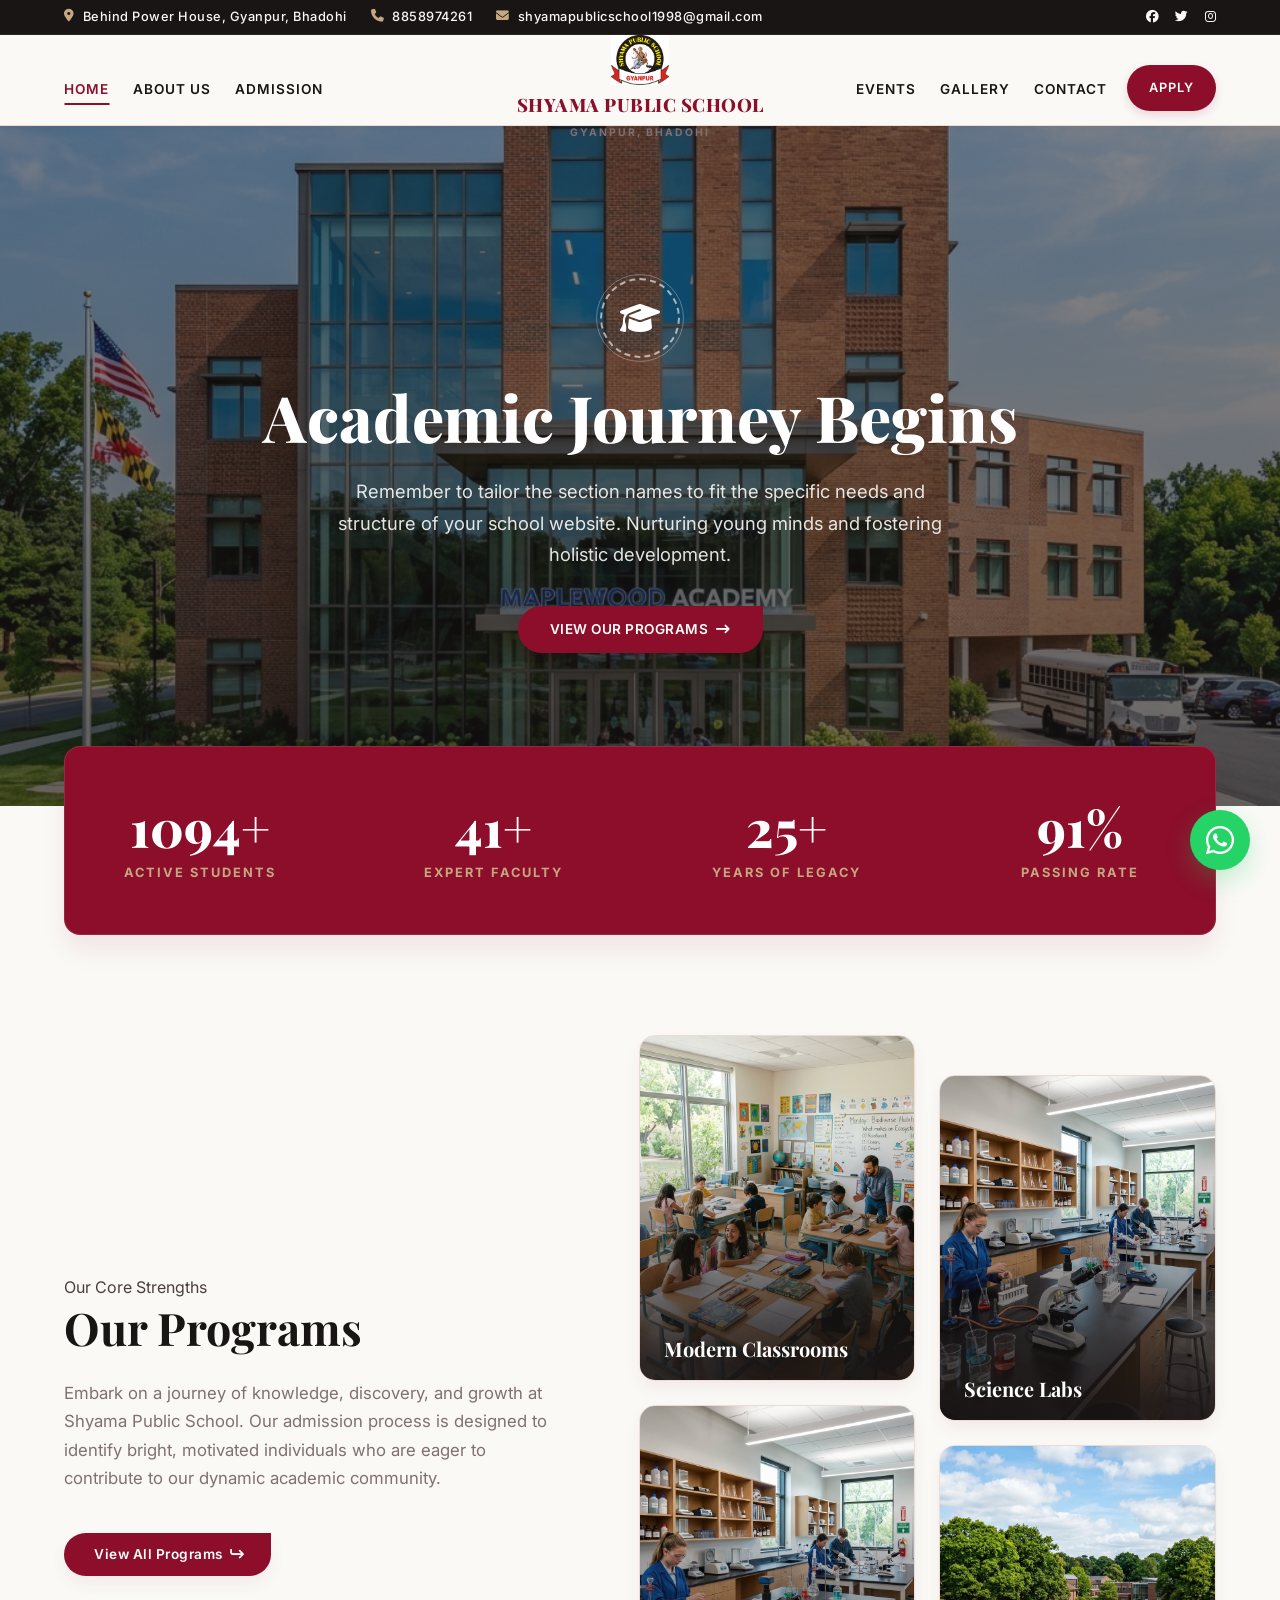
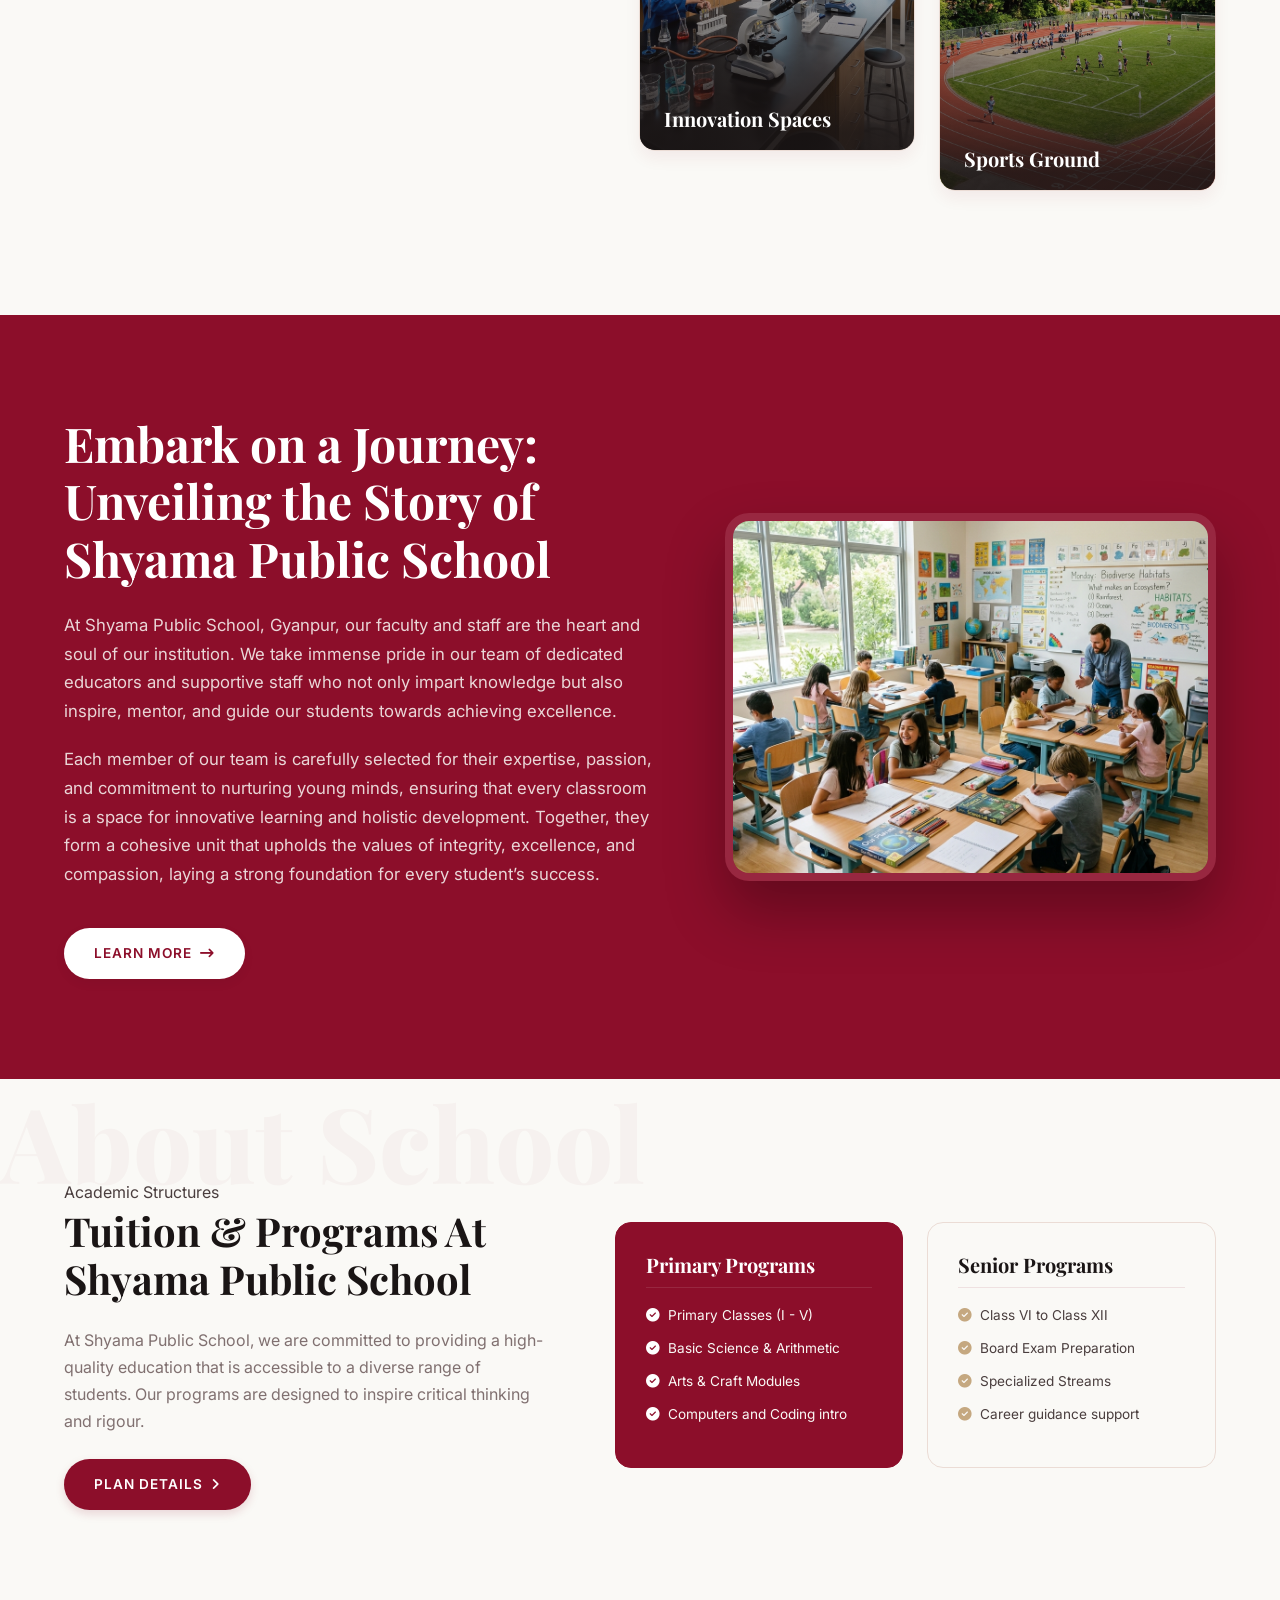
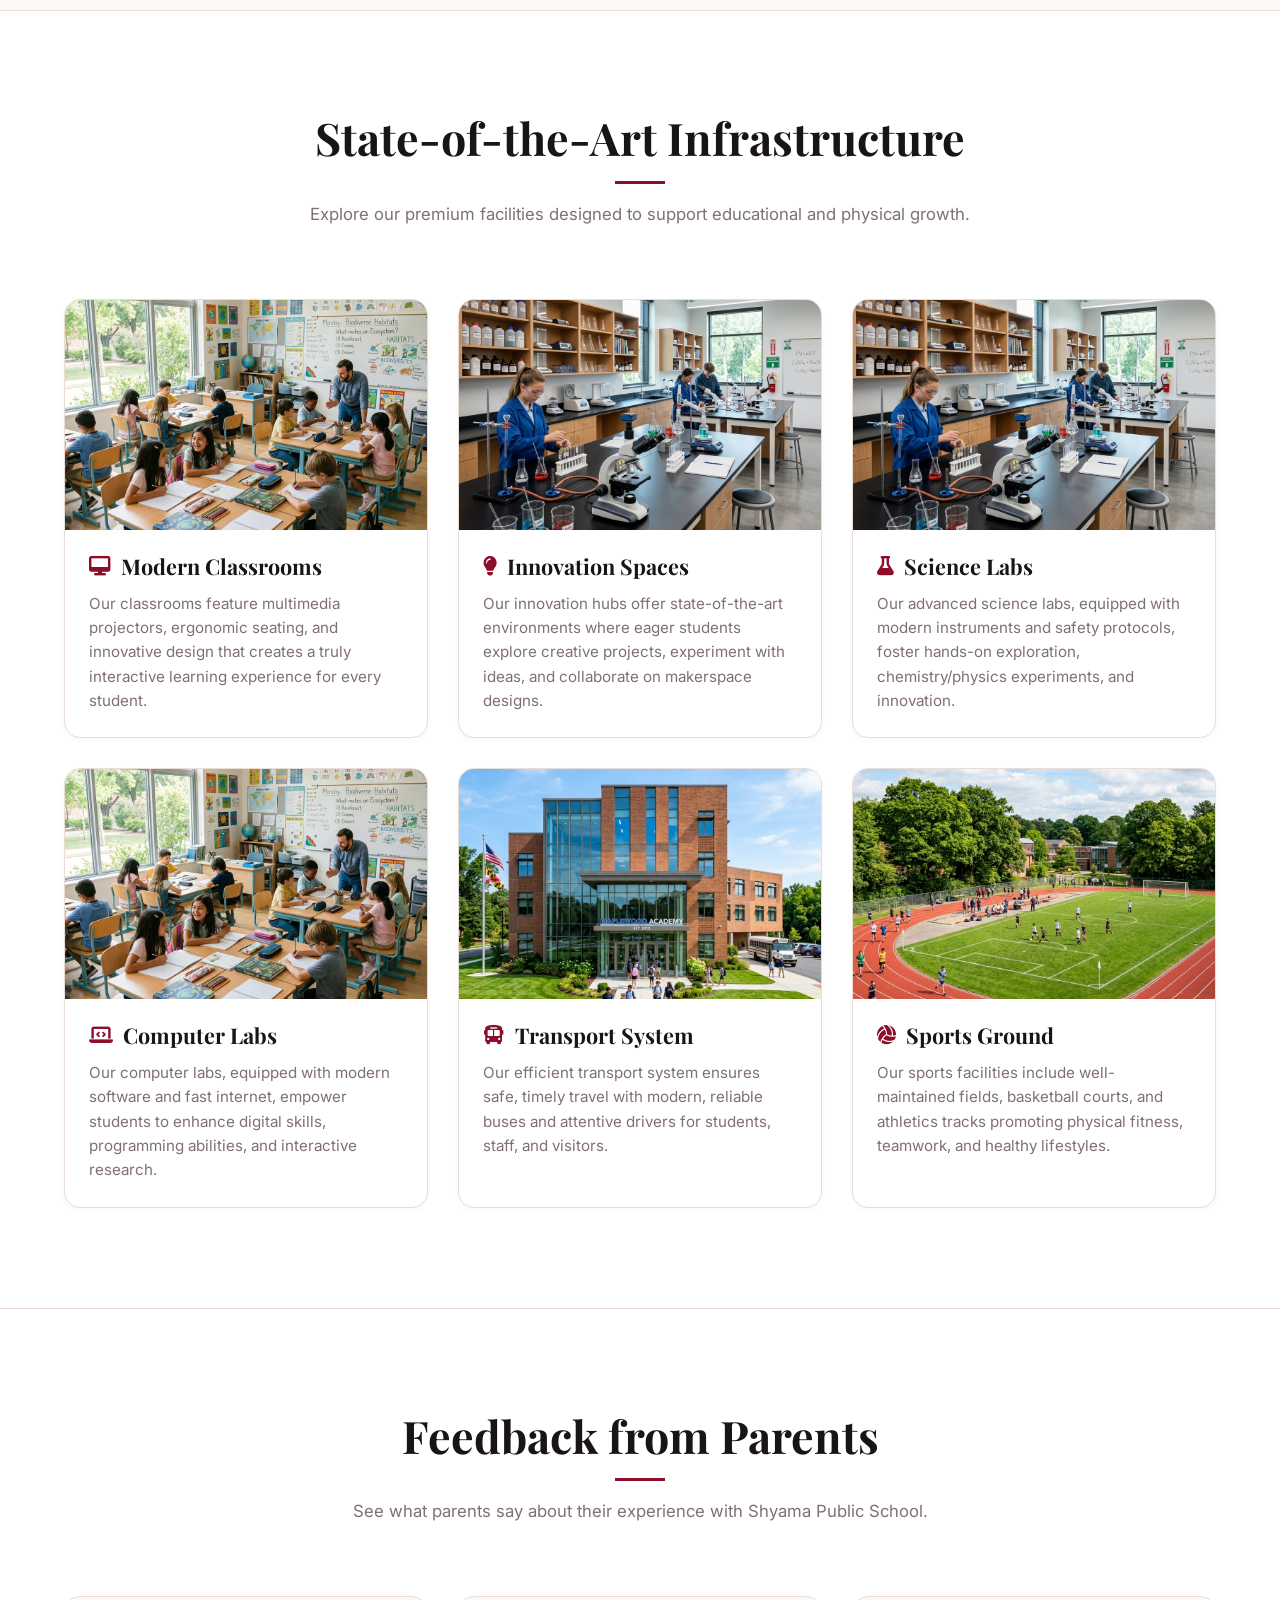
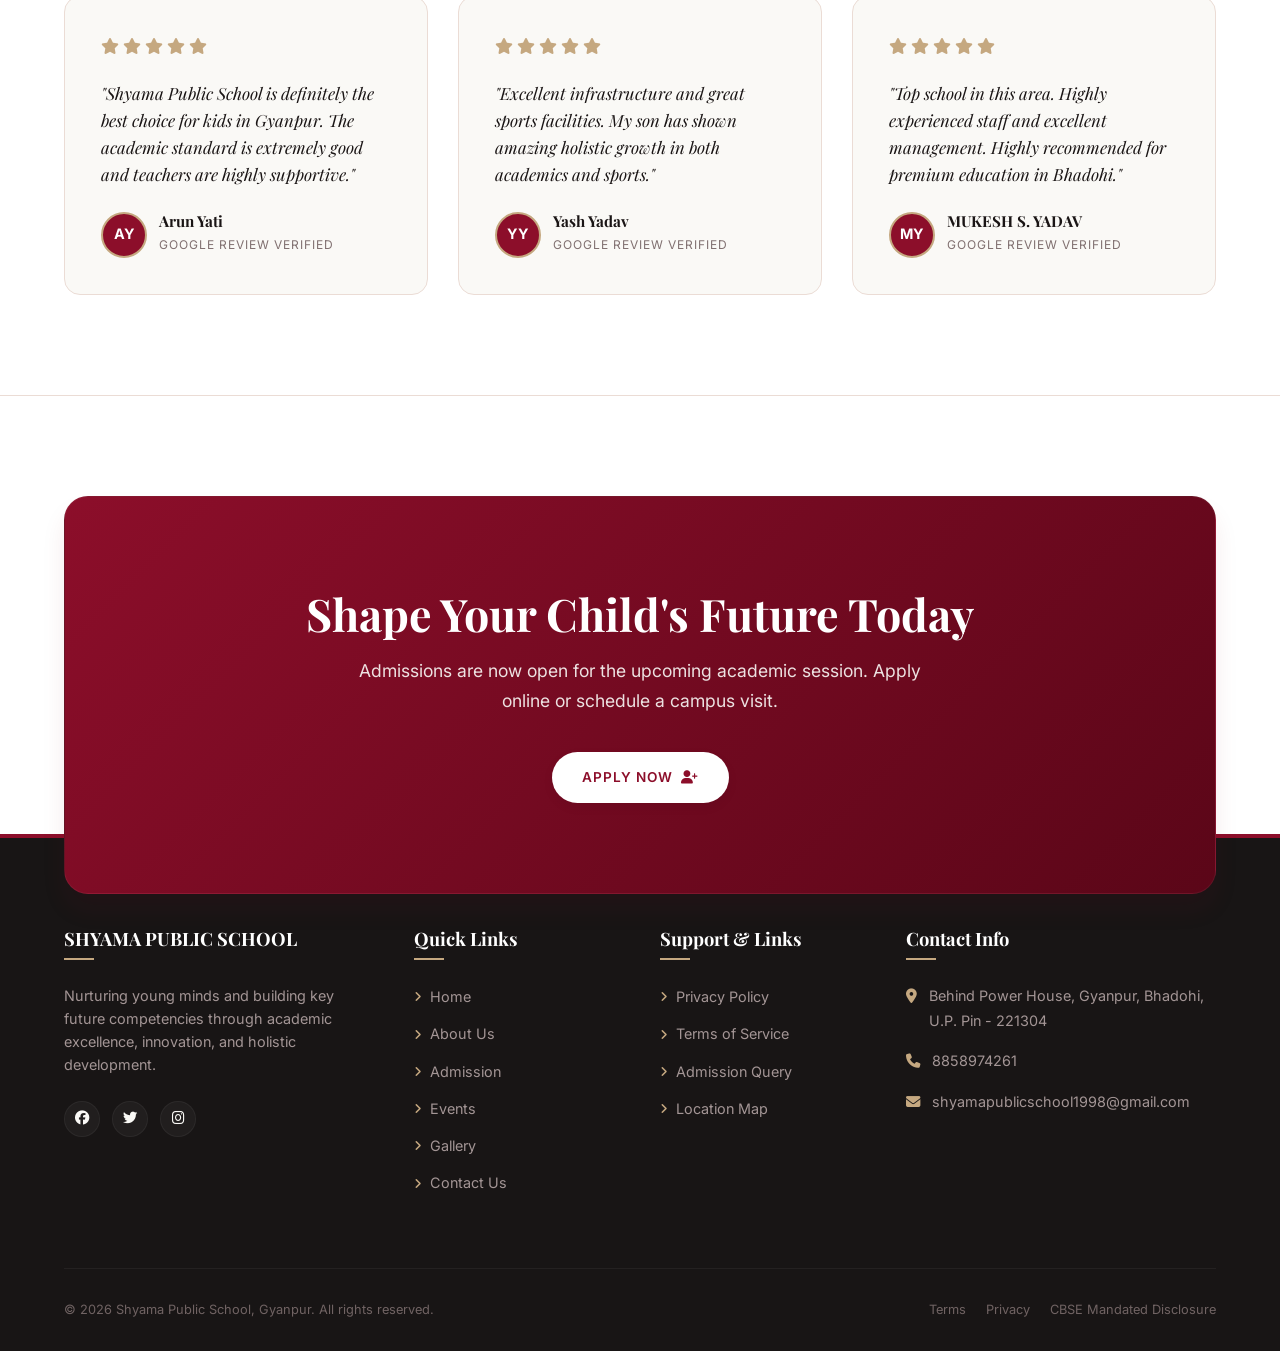
==== index.html @ bf96e0e5 "Initial commit - Shyama Public School Website with Crimson Theme" ====
<!DOCTYPE html>
<html lang="en">
<head>
  <meta charset="UTF-8">
  <meta name="viewport" content="width=device-width, initial-scale=1.0">
  <title>Shyama Public School, Gyanpur | Premier CBSE School in Bhadohi</title>
  <meta name="description" content="Welcome to Shyama Public School, Gyanpur, Bhadohi. A premier CBSE institution dedicated to academic excellence, experienced faculty, and holistic development. Apply online today.">
  <link rel="stylesheet" href="style.css">
  <link rel="stylesheet" href="https://cdnjs.cloudflare.com/ajax/libs/font-awesome/6.4.0/css/all.min.css">
</head>
<body>

  <!-- Top Info Strip -->
  <div class="top-bar">
    <div class="container">
      <div class="top-bar-info">
        <span><i class="fa-solid fa-location-dot"></i> Behind Power House, Gyanpur, Bhadohi</span>
        <span><i class="fa-solid fa-phone"></i> <a href="tel:8858974261">8858974261</a></span>
        <span><i class="fa-solid fa-envelope"></i> <a href="mailto:shyamapublicschool1998@gmail.com">shyamapublicschool1998@gmail.com</a></span>
      </div>
      <div class="top-bar-socials">
        <a href="https://www.facebook.com/profile.php?id=61572774916965" target="_blank"><i class="fa-brands fa-facebook"></i></a>
        <a href="#"><i class="fa-brands fa-twitter"></i></a>
        <a href="https://www.instagram.com/shyamapublicschool25/" target="_blank"><i class="fa-brands fa-instagram"></i></a>
      </div>
    </div>
  </div>

  <!-- Header Navigation -->
  <header>
    <div class="container">
      <div class="nav-container">
        
        <!-- Navigation Left links (Desktop layout) -->
        <ul class="nav-menu-left">
          <li><a href="index.html" class="nav-link active">Home</a></li>
          <li><a href="about.html" class="nav-link">About Us</a></li>
          <li><a href="admission.html" class="nav-link">Admission</a></li>
          <!-- Mobile Drawer consolidated links -->
          <li class="mobile-only"><a href="events.html" class="nav-link">Events</a></li>
          <li class="mobile-only"><a href="gallery.html" class="nav-link">Gallery</a></li>
          <li class="mobile-only"><a href="contact.html" class="nav-link">Contact Us</a></li>
          <li class="mobile-only" style="margin-top: 15px;"><a href="admission.html" class="btn btn-primary" style="width: 100%;">Apply Online</a></li>
        </ul>
        
        <!-- Center Logo Panel -->
        <a href="index.html" class="logo-center">
          <img src="assets/logo.png" alt="Shyama Public School Logo">
          <span class="logo-center-title">SHYAMA PUBLIC SCHOOL</span>
          <span class="logo-center-subtitle">Gyanpur, Bhadohi</span>
        </a>
        
        <!-- Navigation Right utility/links (Desktop layout) -->
        <div class="nav-utils-right">
          <ul class="nav-menu-left">
            <li><a href="events.html" class="nav-link">Events</a></li>
            <li><a href="gallery.html" class="nav-link">Gallery</a></li>
            <li><a href="contact.html" class="nav-link">Contact</a></li>
          </ul>
          <a href="admission.html" class="btn btn-primary" style="padding: 10px 20px; font-size: 0.8rem;">Apply</a>
        </div>
        
        <button class="mobile-menu-toggle" aria-label="Toggle menu">
          <span></span>
          <span></span>
          <span></span>
        </button>
      </div>
    </div>
  </header>

  <!-- Hero Section -->
  <section class="hero">
    <div class="container">
      <div class="hero-content">
        <!-- Floating crest outline icon overlay -->
        <div class="hero-crest">
          <i class="fa-solid fa-graduation-cap"></i>
        </div>
        <h1>Academic Journey Begins</h1>
        <p>Remember to tailor the section names to fit the specific needs and structure of your school website. Nurturing young minds and fostering holistic development.</p>
        <div class="hero-buttons">
          <a href="admission.html" class="btn btn-slanted-pill">View Our Programs <i class="fa-solid fa-arrow-right-long"></i></a>
        </div>
      </div>
    </div>
  </section>

  <!-- Key Metrics / Stats Section -->
  <div class="container">
    <div class="stats">
      <div class="stats-grid">
        <div class="stat-card">
          <h3 class="stat-count" data-target="1200" data-suffix="+">0+</h3>
          <p>Active Students</p>
        </div>
        <div class="stat-card">
          <h3 class="stat-count" data-target="45" data-suffix="+">0+</h3>
          <p>Expert Faculty</p>
        </div>
        <div class="stat-card">
          <h3 class="stat-count" data-target="28" data-suffix="+">0+</h3>
          <p>Years of Legacy</p>
        </div>
        <div class="stat-card">
          <h3 class="stat-count" data-target="100" data-suffix="%">0%</h3>
          <p>Passing Rate</p>
        </div>
      </div>
    </div>
  </div>

  <!-- Asymmetrical Focus Grid ("Our Programs") -->
  <section>
    <div class="container">
      <div class="asym-grid-container">
        
        <!-- Left details -->
        <div class="asym-grid-left">
          <span class="hero-tagline">Our Core Strengths</span>
          <h2 style="font-size: 2.8rem; margin-bottom: 24px;">Our Programs</h2>
          <p style="margin-bottom: 30px; font-size: 1.05rem; color: var(--text-light);">Embark on a journey of knowledge, discovery, and growth at Shyama Public School. Our admission process is designed to identify bright, motivated individuals who are eager to contribute to our dynamic academic community.</p>
          
          <!-- Slanted pill link button with custom curved arrow icon mockup -->
          <a href="about.html" class="btn-slanted-pill" style="margin-top: 10px;">
            View All Programs <i class="fa-solid fa-arrow-turn-up" style="transform: rotate(90deg);"></i>
          </a>
        </div>
        
        <!-- Right staggered card grid -->
        <div class="asym-grid-right">
          <div class="asym-card-col">
            <div class="asym-card">
              <img src="assets/gallery/classroom.png" alt="Classrooms">
              <div class="asym-card-overlay">
                <h3>Modern Classrooms</h3>
              </div>
            </div>
            <div class="asym-card">
              <img src="assets/gallery/science_lab.png" alt="Innovation Hub">
              <div class="asym-card-overlay">
                <h3>Innovation Spaces</h3>
              </div>
            </div>
          </div>
          
          <div class="asym-card-col">
            <div class="asym-card">
              <img src="assets/gallery/science_lab.png" alt="Science Laboratory">
              <div class="asym-card-overlay">
                <h3>Science Labs</h3>
              </div>
            </div>
            <div class="asym-card">
              <img src="assets/gallery/sports_ground.png" alt="Sports Grounds">
              <div class="asym-card-overlay">
                <h3>Sports Ground</h3>
              </div>
            </div>
          </div>
        </div>
        
      </div>
    </div>
  </section>

  <!-- Crimson Story Full Width Block ("Embark on a Journey") -->
  <section class="story-section">
    <div class="container">
      <div class="story-grid">
        <div class="story-content">
          <h2>Embark on a Journey: Unveiling the Story of Shyama Public School</h2>
          <p>At Shyama Public School, Gyanpur, our faculty and staff are the heart and soul of our institution. We take immense pride in our team of dedicated educators and supportive staff who not only impart knowledge but also inspire, mentor, and guide our students towards achieving excellence.</p>
          <p>Each member of our team is carefully selected for their expertise, passion, and commitment to nurturing young minds, ensuring that every classroom is a space for innovative learning and holistic development. Together, they form a cohesive unit that upholds the values of integrity, excellence, and compassion, laying a strong foundation for every student’s success.</p>
          <a href="about.html" class="btn btn-white" style="margin-top: 20px;">Learn More <i class="fa-solid fa-arrow-right-long"></i></a>
        </div>
        
        <!-- Overlapping container image -->
        <div class="story-img-container">
          <div class="story-overlapping-card">
            <img src="assets/gallery/classroom.png" alt="School library book stacks representing rich curriculum">
          </div>
        </div>
      </div>
    </div>
  </section>

  <!-- Split Programs Section (Academics lists with backdrop text watermark) -->
  <section class="backdrop-watermark-container">
    <!-- Huge backdrop text overlay -->
    <div class="backdrop-watermark">About School</div>
    
    <div class="container" style="position: relative; z-index: 2;">
      <div class="split-programs-grid">
        
        <div style="padding-right: 20px;">
          <span class="hero-tagline">Academic Structures</span>
          <h2 style="font-size: 2.5rem; margin-bottom: 24px; font-weight: 700;">Tuition & Programs At Shyama Public School</h2>
          <p style="color: var(--text-light); margin-bottom: 24px;">At Shyama Public School, we are committed to providing a high-quality education that is accessible to a diverse range of students. Our programs are designed to inspire critical thinking and rigour.</p>
          <a href="admission.html" class="btn btn-primary">Plan Details <i class="fa-solid fa-angle-right"></i></a>
        </div>
        
        <!-- Program grid blocks -->
        <div class="academics-boxes-row">
          <div class="academics-box-card accent-card">
            <h4>Primary Programs</h4>
            <ul class="academics-list">
              <li><i class="fa-solid fa-circle-check"></i> Primary Classes (I - V)</li>
              <li><i class="fa-solid fa-circle-check"></i> Basic Science & Arithmetic</li>
              <li><i class="fa-solid fa-circle-check"></i> Arts & Craft Modules</li>
              <li><i class="fa-solid fa-circle-check"></i> Computers and Coding intro</li>
            </ul>
          </div>
          
          <div class="academics-box-card">
            <h4>Senior Programs</h4>
            <ul class="academics-list">
              <li><i class="fa-solid fa-circle-check"></i> Class VI to Class XII</li>
              <li><i class="fa-solid fa-circle-check"></i> Board Exam Preparation</li>
              <li><i class="fa-solid fa-circle-check"></i> Specialized Streams</li>
              <li><i class="fa-solid fa-circle-check"></i> Career guidance support</li>
            </ul>
          </div>
        </div>
        
      </div>
    </div>
  </section>

  <!-- Facilities Grid Section -->
  <section class="section-bg">
    <div class="container">
      <div class="section-header">
        <h2>State-of-the-Art Infrastructure</h2>
        <p>Explore our premium facilities designed to support educational and physical growth.</p>
      </div>
      <div class="facilities-grid">
        <div class="facility-card">
          <div class="facility-img">
            <img src="assets/gallery/classroom.png" alt="Modern Classroom">
          </div>
          <div class="facility-info">
            <h3><i class="fa-solid fa-desktop"></i> Modern Classrooms</h3>
            <p>Our classrooms feature multimedia projectors, ergonomic seating, and innovative design that creates a truly interactive learning experience for every student.</p>
          </div>
        </div>
        <div class="facility-card">
          <div class="facility-img">
            <img src="assets/gallery/science_lab.png" alt="Innovation Spaces">
          </div>
          <div class="facility-info">
            <h3><i class="fa-solid fa-lightbulb"></i> Innovation Spaces</h3>
            <p>Our innovation hubs offer state-of-the-art environments where eager students explore creative projects, experiment with ideas, and collaborate on makerspace designs.</p>
          </div>
        </div>
        <div class="facility-card">
          <div class="facility-img">
            <img src="assets/gallery/science_lab.png" alt="Science Lab">
          </div>
          <div class="facility-info">
            <h3><i class="fa-solid fa-flask"></i> Science Labs</h3>
            <p>Our advanced science labs, equipped with modern instruments and safety protocols, foster hands-on exploration, chemistry/physics experiments, and innovation.</p>
          </div>
        </div>
        <div class="facility-card">
          <div class="facility-img">
            <img src="assets/gallery/classroom.png" alt="Computer Lab">
          </div>
          <div class="facility-info">
            <h3><i class="fa-solid fa-laptop-code"></i> Computer Labs</h3>
            <p>Our computer labs, equipped with modern software and fast internet, empower students to enhance digital skills, programming abilities, and interactive research.</p>
          </div>
        </div>
        <div class="facility-card">
          <div class="facility-img">
            <img src="assets/gallery/campus.png" alt="School Transport">
          </div>
          <div class="facility-info">
            <h3><i class="fa-solid fa-bus"></i> Transport System</h3>
            <p>Our efficient transport system ensures safe, timely travel with modern, reliable buses and attentive drivers for students, staff, and visitors.</p>
          </div>
        </div>
        <div class="facility-card">
          <div class="facility-img">
            <img src="assets/gallery/sports_ground.png" alt="Sports Ground">
          </div>
          <div class="facility-info">
            <h3><i class="fa-solid fa-volleyball"></i> Sports Ground</h3>
            <p>Our sports facilities include well-maintained fields, basketball courts, and athletics tracks promoting physical fitness, teamwork, and healthy lifestyles.</p>
          </div>
        </div>
      </div>
    </div>
  </section>

  <!-- Testimonials Section -->
  <section class="section-accent">
    <div class="container">
      <div class="section-header">
        <h2>Feedback from Parents</h2>
        <p>See what parents say about their experience with Shyama Public School.</p>
      </div>
      <div class="testimonials-grid">
        <div class="testimonial-card">
          <div>
            <div class="testimonial-rating">
              <i class="fa-solid fa-star"></i>
              <i class="fa-solid fa-star"></i>
              <i class="fa-solid fa-star"></i>
              <i class="fa-solid fa-star"></i>
              <i class="fa-solid fa-star"></i>
            </div>
            <p class="testimonial-text">"Shyama Public School is definitely the best choice for kids in Gyanpur. The academic standard is extremely good and teachers are highly supportive."</p>
          </div>
          <div class="testimonial-author">
            <div class="author-avatar">AY</div>
            <div class="author-info">
              <h4>Arun Yati</h4>
              <span>Google Review verified</span>
            </div>
          </div>
        </div>
        
        <div class="testimonial-card">
          <div>
            <div class="testimonial-rating">
              <i class="fa-solid fa-star"></i>
              <i class="fa-solid fa-star"></i>
              <i class="fa-solid fa-star"></i>
              <i class="fa-solid fa-star"></i>
              <i class="fa-solid fa-star"></i>
            </div>
            <p class="testimonial-text">"Excellent infrastructure and great sports facilities. My son has shown amazing holistic growth in both academics and sports."</p>
          </div>
          <div class="testimonial-author">
            <div class="author-avatar">YY</div>
            <div class="author-info">
              <h4>Yash Yadav</h4>
              <span>Google Review verified</span>
            </div>
          </div>
        </div>
        
        <div class="testimonial-card">
          <div>
            <div class="testimonial-rating">
              <i class="fa-solid fa-star"></i>
              <i class="fa-solid fa-star"></i>
              <i class="fa-solid fa-star"></i>
              <i class="fa-solid fa-star"></i>
              <i class="fa-solid fa-star"></i>
            </div>
            <p class="testimonial-text">"Top school in this area. Highly experienced staff and excellent management. Highly recommended for premium education in Bhadohi."</p>
          </div>
          <div class="testimonial-author">
            <div class="author-avatar">MY</div>
            <div class="author-info">
              <h4>MUKESH S. YADAV</h4>
              <span>Google Review verified</span>
            </div>
          </div>
        </div>
      </div>
    </div>
  </section>

  <!-- CTA Banner Section -->
  <section class="section-bg" style="border-bottom: none; padding-bottom: 0;">
    <div class="container">
      <div class="cta-banner">
        <h2>Shape Your Child's Future Today</h2>
        <p>Admissions are now open for the upcoming academic session. Apply online or schedule a campus visit.</p>
        <a href="admission.html" class="btn btn-white">Apply Now <i class="fa-solid fa-user-plus"></i></a>
      </div>
    </div>
  </section>

  <!-- Footer -->
  <footer>
    <div class="container">
      <div class="footer-grid">
        <div class="footer-col footer-about">
          <h4>SHYAMA PUBLIC SCHOOL</h4>
          <p>Nurturing young minds and building key future competencies through academic excellence, innovation, and holistic development.</p>
          <div class="footer-about-socials">
            <a href="https://www.facebook.com/profile.php?id=61572774916965" target="_blank"><i class="fa-brands fa-facebook"></i></a>
            <a href="#"><i class="fa-brands fa-twitter"></i></a>
            <a href="https://www.instagram.com/shyamapublicschool25/" target="_blank"><i class="fa-brands fa-instagram"></i></a>
          </div>
        </div>
        
        <div class="footer-col">
          <h4>Quick Links</h4>
          <ul class="footer-links">
            <li><a href="index.html"><i class="fa-solid fa-angle-right"></i> Home</a></li>
            <li><a href="about.html"><i class="fa-solid fa-angle-right"></i> About Us</a></li>
            <li><a href="admission.html"><i class="fa-solid fa-angle-right"></i> Admission</a></li>
            <li><a href="events.html"><i class="fa-solid fa-angle-right"></i> Events</a></li>
            <li><a href="gallery.html"><i class="fa-solid fa-angle-right"></i> Gallery</a></li>
            <li><a href="contact.html"><i class="fa-solid fa-angle-right"></i> Contact Us</a></li>
          </ul>
        </div>
        
        <div class="footer-col">
          <h4>Support & Links</h4>
          <ul class="footer-links">
            <li><a href="#"><i class="fa-solid fa-angle-right"></i> Privacy Policy</a></li>
            <li><a href="#"><i class="fa-solid fa-angle-right"></i> Terms of Service</a></li>
            <li><a href="admission.html"><i class="fa-solid fa-angle-right"></i> Admission Query</a></li>
            <li><a href="contact.html"><i class="fa-solid fa-angle-right"></i> Location Map</a></li>
          </ul>
        </div>
        
        <div class="footer-col">
          <h4>Contact Info</h4>
          <ul class="footer-contact-info">
            <li>
              <i class="fa-solid fa-location-dot"></i>
              <span>Behind Power House, Gyanpur, Bhadohi, U.P. Pin - 221304</span>
            </li>
            <li>
              <i class="fa-solid fa-phone"></i>
              <span><a href="tel:8858974261">8858974261</a></span>
            </li>
            <li>
              <i class="fa-solid fa-envelope"></i>
              <span><a href="mailto:shyamapublicschool1998@gmail.com">shyamapublicschool1998@gmail.com</a></span>
            </li>
          </ul>
        </div>
      </div>
      
      <div class="footer-bottom">
        <p>&copy; 2026 Shyama Public School, Gyanpur. All rights reserved.</p>
        <div class="footer-bottom-links">
          <a href="#">Terms</a>
          <a href="#">Privacy</a>
          <a href="#">CBSE Mandated Disclosure</a>
        </div>
      </div>
    </div>
  </footer>

  <!-- Floating WhatsApp Widget -->
  <a href="https://wa.link/9q2kxt" class="whatsapp-widget" target="_blank" aria-label="Chat on WhatsApp">
    <i class="fa-brands fa-whatsapp"></i>
  </a>

  <!-- Script setup -->
  <script src="main.js"></script>
</body>
</html>
---- style.css ----
/* 
 * Shyama Public School - Premium Crimson Revamp Styling
 * Styled to match the classic university aesthetic: Playfair Display serif headings,
 * deep crimson/maroon brand colors, warm cream background, and asymmetrical grids.
 */

@import url('https://fonts.googleapis.com/css2?family=Inter:wght@300;400;500;600;700&family=Playfair+Display:ital,wght@0,400;0,600;0,700;0,800;1,400&display=swap');

:root {
  /* Classic University Colors */
  --primary-color: #8c0e2a;      /* Crimson Maroon */
  --primary-hover: #66061a;      /* Darker Maroon */
  --accent-gold: #c5a880;        /* Muted Gold Accent */
  --accent-gold-hover: #b4936b;
  --bg-cream: #faf9f6;           /* Warm Light Cream */
  --text-dark: #1a1515;          /* Warm Deep Slate */
  --text-body: #4a3e3e;          /* Muted warm grey for reading text */
  --text-light: #807070;         /* Lighter warm grey */
  --bg-white: #ffffff;
  --border-color: #ebdcd5;       /* Warm light border */
  --bg-dark-charcoal: #181515;   /* Very dark slate for footers and blocks */
  
  /* Modern Shadows */
  --shadow-sm: 0 2px 4px rgba(140, 14, 42, 0.04);
  --shadow-md: 0 8px 16px rgba(140, 14, 42, 0.06);
  --shadow-lg: 0 16px 24px rgba(140, 14, 42, 0.08);
  --shadow-premium: 0 25px 50px -12px rgba(26, 21, 21, 0.08);
  
  /* Dimensions & Settings */
  --max-width: 1200px;
  --header-height: 90px;
  --transition-smooth: all 0.4s cubic-bezier(0.25, 1, 0.5, 1);
  --border-radius-sm: 8px;
  --border-radius: 16px;
  --border-radius-lg: 24px;
}

/* Reset & Setup */
* {
  margin: 0;
  padding: 0;
  box-sizing: border-box;
}

html {
  scroll-behavior: smooth;
  font-size: 16px;
}

body {
  font-family: 'Inter', sans-serif;
  color: var(--text-body);
  background-color: var(--bg-cream);
  line-height: 1.7;
  overflow-x: hidden;
}

h1, h2, h3, h4, h5, h6 {
  font-family: 'Playfair Display', serif;
  color: var(--text-dark);
  font-weight: 700;
  line-height: 1.2;
}

a {
  text-decoration: none;
  color: inherit;
  transition: var(--transition-smooth);
}

img {
  max-width: 100%;
  height: auto;
  display: block;
}

/* Top info strip */
.top-bar {
  background-color: var(--text-dark);
  color: var(--bg-cream);
  font-size: 0.8rem;
  padding: 6px 0;
  font-weight: 500;
  letter-spacing: 0.5px;
  border-bottom: 1px solid rgba(235, 220, 213, 0.08);
}

.top-bar .container {
  display: flex;
  justify-content: space-between;
  align-items: center;
}

.top-bar-info {
  display: flex;
  gap: 24px;
  flex-wrap: wrap;
}

.top-bar-info span {
  display: flex;
  align-items: center;
  gap: 8px;
}

.top-bar-info i {
  color: var(--accent-gold);
}

.top-bar-socials {
  display: flex;
  gap: 16px;
}

.top-bar-socials a:hover {
  color: var(--accent-gold);
  transform: translateY(-1px);
}

/* Header Navbar: Logo at Center, Links Left, Icons Right */
header {
  background-color: rgba(250, 249, 246, 0.96);
  backdrop-filter: blur(12px);
  position: sticky;
  top: 0;
  z-index: 100;
  border-bottom: 1px solid var(--border-color);
  box-shadow: var(--shadow-sm);
  transition: var(--transition-smooth);
}

header.scrolled {
  box-shadow: var(--shadow-md);
  background-color: var(--bg-cream);
}

.container {
  width: 100%;
  max-width: var(--max-width);
  margin: 0 auto;
  padding: 0 24px;
}

.nav-container {
  display: grid;
  grid-template-columns: 1fr auto 1fr;
  align-items: center;
  height: var(--header-height);
}

/* Navigation Links (Left side in desktop layout) */
.nav-menu-left {
  display: flex;
  list-style: none;
  gap: 24px;
}

/* Center Logo Panel */
.logo-center {
  display: flex;
  flex-direction: column;
  align-items: center;
  text-align: center;
  gap: 4px;
  padding: 0 20px;
}

.logo-center img {
  height: 50px;
  width: auto;
}

.logo-center-title {
  font-family: 'Playfair Display', serif;
  font-size: 1.15rem;
  font-weight: 800;
  color: var(--primary-color);
  letter-spacing: 0.5px;
}

.logo-center-subtitle {
  font-size: 0.65rem;
  letter-spacing: 2px;
  text-transform: uppercase;
  color: var(--text-light);
  font-weight: 700;
}

/* Header Utilities (Right side) */
.nav-utils-right {
  display: flex;
  align-items: center;
  justify-content: flex-end;
  gap: 20px;
}

.nav-link {
  font-family: 'Inter', sans-serif;
  font-weight: 600;
  font-size: 0.85rem;
  color: var(--text-dark);
  text-transform: uppercase;
  letter-spacing: 1px;
  position: relative;
  padding: 8px 0;
}

.nav-link::after {
  content: '';
  position: absolute;
  bottom: 0;
  left: 50%;
  width: 0;
  height: 2px;
  background-color: var(--primary-color);
  transition: var(--transition-smooth);
  transform: translateX(-50%);
}

.nav-link:hover, .nav-link.active {
  color: var(--primary-color);
}

.nav-link.active::after, .nav-link:hover::after {
  width: 100%;
}

/* Buttons and Links */
.btn {
  display: inline-flex;
  align-items: center;
  justify-content: center;
  padding: 12px 28px;
  border-radius: 30px; /* Fully rounded buttons like mockup */
  font-weight: 600;
  font-size: 0.85rem;
  text-transform: uppercase;
  letter-spacing: 1px;
  cursor: pointer;
  transition: var(--transition-smooth);
  border: 2px solid transparent;
  gap: 8px;
}

.btn-primary {
  background-color: var(--primary-color);
  color: var(--bg-white);
  box-shadow: 0 4px 10px rgba(140, 14, 42, 0.15);
}

.btn-primary:hover {
  background-color: var(--primary-hover);
  transform: translateY(-2px);
  box-shadow: 0 8px 20px rgba(140, 14, 42, 0.25);
}

.btn-outline {
  border-color: var(--primary-color);
  color: var(--primary-color);
  background-color: transparent;
}

.btn-outline:hover {
  background-color: var(--primary-color);
  color: var(--bg-white);
  transform: translateY(-2px);
}

.btn-white {
  background-color: var(--bg-white);
  color: var(--primary-color);
  box-shadow: 0 4px 12px rgba(0,0,0,0.05);
}

.btn-white:hover {
  background-color: var(--bg-cream);
  transform: translateY(-2px);
  box-shadow: 0 8px 20px rgba(0,0,0,0.08);
}

/* Slanted Slanted Pill Style Button (mockup link style) */
.btn-slanted-pill {
  background-color: var(--primary-color);
  color: var(--bg-white);
  padding: 10px 30px;
  border-radius: 50px 0 50px 50px; /* Unique asymmetrical rounded pill style */
  font-weight: 600;
  font-size: 0.85rem;
  letter-spacing: 0.5px;
  display: inline-flex;
  align-items: center;
  gap: 8px;
  box-shadow: var(--shadow-md);
}

.btn-slanted-pill:hover {
  background-color: var(--primary-hover);
  transform: translateY(-2px) rotate(-1deg);
  box-shadow: var(--shadow-lg);
}

/* Mobile Menu Toggle */
.mobile-menu-toggle {
  display: none;
  background: none;
  border: none;
  cursor: pointer;
  padding: 5px;
  z-index: 110;
}

.mobile-menu-toggle span {
  display: block;
  width: 24px;
  height: 2px;
  background-color: var(--text-dark);
  margin: 5px 0;
  transition: var(--transition-smooth);
}

/* Page Banner (Maroon Background Overlay) */
.page-banner {
  background: linear-gradient(rgba(26, 21, 21, 0.4), rgba(26, 21, 21, 0.6)), url('assets/gallery/campus.png') no-repeat center center/cover;
  color: var(--bg-cream);
  padding: 90px 0;
  text-align: center;
  position: relative;
}

.page-banner h1 {
  font-size: 3.2rem;
  font-weight: 800;
  margin-bottom: 12px;
  color: var(--bg-white);
  letter-spacing: -0.5px;
}

.breadcrumbs {
  display: flex;
  justify-content: center;
  gap: 8px;
  font-size: 0.85rem;
  opacity: 0.85;
  text-transform: uppercase;
  letter-spacing: 1px;
}

.breadcrumbs a:hover {
  text-decoration: underline;
  color: var(--accent-gold);
}

/* General Layout Styles */
section {
  padding: 100px 0;
}

.section-bg {
  background-color: var(--bg-white);
  border-top: 1px solid var(--border-color);
  border-bottom: 1px solid var(--border-color);
}

.section-accent {
  background-color: var(--bg-white);
}

.section-header {
  text-align: center;
  max-width: 750px;
  margin: 0 auto 70px auto;
}

.section-header h2 {
  font-size: 2.8rem;
  color: var(--text-dark);
  margin-bottom: 16px;
  font-weight: 700;
  position: relative;
}

.section-header h2::after {
  content: '';
  display: block;
  width: 50px;
  height: 3px;
  background-color: var(--primary-color);
  margin: 16px auto 0 auto;
}

.section-header p {
  font-size: 1.05rem;
  color: var(--text-light);
}

/* Elegant Backdrop Text overlay */
.backdrop-watermark-container {
  position: relative;
  overflow: visible;
}

.backdrop-watermark {
  position: absolute;
  top: 10px;
  left: 0;
  width: 100%;
  font-family: 'Playfair Display', serif;
  font-size: 6.5rem;
  font-weight: 800;
  color: rgba(140, 14, 42, 0.03); /* Extremely faint maroon watermark text */
  text-align: left;
  line-height: 1;
  pointer-events: none;
  z-index: 1;
}

/* Hero Section (University Facade style) */
.hero {
  position: relative;
  padding: 140px 0;
  background: linear-gradient(rgba(26, 21, 21, 0.5), rgba(26, 21, 21, 0.65)), url('assets/gallery/campus.png') no-repeat center center/cover;
  min-height: 680px;
  display: flex;
  align-items: center;
  justify-content: center;
  color: var(--bg-white);
  text-align: center;
}

.hero-content {
  max-width: 800px;
  margin: 0 auto;
  animation: slideUp 0.8s cubic-bezier(0.25, 1, 0.5, 1);
}

.hero-crest {
  width: 80px;
  height: 80px;
  border: 2px dashed rgba(255, 255, 255, 0.6);
  border-radius: 50%;
  display: flex;
  align-items: center;
  justify-content: center;
  margin: 0 auto 24px auto;
  color: var(--bg-white);
  font-size: 2rem;
  position: relative;
}

.hero-crest::after {
  content: '';
  position: absolute;
  top: -6px;
  left: -6px;
  right: -6px;
  bottom: -6px;
  border: 1px solid rgba(255, 255, 255, 0.3);
  border-radius: 50%;
}

.hero h1 {
  font-size: 4rem;
  color: var(--bg-white);
  line-height: 1.1;
  margin-bottom: 24px;
  font-weight: 800;
}

.hero p {
  font-size: 1.15rem;
  color: rgba(250, 249, 246, 0.9);
  margin-bottom: 36px;
  max-width: 650px;
  margin-left: auto;
  margin-right: auto;
}

.hero-buttons {
  display: flex;
  gap: 20px;
  justify-content: center;
  flex-wrap: wrap;
}

/* Stats Section Overlay */
.stats {
  background-color: var(--primary-color);
  color: var(--bg-white);
  padding: 50px 0;
  position: relative;
  margin-top: -60px;
  z-index: 10;
  border-radius: var(--border-radius);
  box-shadow: var(--shadow-lg);
  border: 1px solid rgba(255, 255, 255, 0.1);
}

.stats-grid {
  display: grid;
  grid-template-columns: repeat(4, 1fr);
  gap: 24px;
  text-align: center;
}

.stat-card h3 {
  font-size: 3.2rem;
  font-weight: 800;
  color: var(--bg-white);
  margin-bottom: 4px;
  font-family: 'Playfair Display', serif;
}

.stat-card p {
  font-size: 0.8rem;
  font-weight: 700;
  text-transform: uppercase;
  letter-spacing: 2px;
  color: var(--accent-gold);
}

/* Asymmetrical Focus Cards Grid (Mockup Asymmetry Style) */
.asym-grid-container {
  display: grid;
  grid-template-columns: 1fr 1.1fr;
  gap: 50px;
  align-items: center;
}

.asym-grid-left {
  padding-right: 30px;
}

.asym-grid-right {
  display: grid;
  grid-template-columns: 1fr 1fr;
  gap: 24px;
  position: relative;
}

/* Offset margins to create asymmetrical staggered effect */
.asym-grid-right .asym-card-col:nth-child(2) {
  margin-top: 40px;
}

.asym-card {
  background-color: var(--bg-white);
  border-radius: var(--border-radius);
  overflow: hidden;
  box-shadow: var(--shadow-md);
  border: 1px solid var(--border-color);
  transition: var(--transition-smooth);
  aspect-ratio: 4/5;
  position: relative;
  cursor: pointer;
  margin-bottom: 24px;
}

.asym-card img {
  width: 100%;
  height: 100%;
  object-fit: cover;
  transition: var(--transition-smooth);
}

.asym-card-overlay {
  position: absolute;
  top: 0;
  left: 0;
  width: 100%;
  height: 100%;
  background: linear-gradient(transparent 30%, rgba(26, 21, 21, 0.9) 95%);
  display: flex;
  align-items: flex-end;
  padding: 24px;
  transition: var(--transition-smooth);
}

.asym-card-overlay h3 {
  color: var(--bg-white);
  font-size: 1.25rem;
  font-family: 'Playfair Display', serif;
  transform: translateY(5px);
  transition: var(--transition-smooth);
}

.asym-card:hover {
  transform: translateY(-8px);
  box-shadow: var(--shadow-lg);
}

.asym-card:hover img {
  transform: scale(1.05);
}

.asym-card:hover .asym-card-overlay {
  background: linear-gradient(transparent 10%, rgba(140, 14, 42, 0.9) 95%);
}

.asym-card:hover .asym-card-overlay h3 {
  transform: translateY(0);
}

/* "Embark on a Journey" (Full Width Story Banner block) */
.story-section {
  background-color: var(--primary-color);
  color: var(--bg-cream);
  padding: 100px 0;
  position: relative;
  overflow: visible;
}

.story-grid {
  display: grid;
  grid-template-columns: 1.1fr 0.9fr;
  gap: 60px;
  align-items: center;
}

.story-content h2 {
  font-size: 3rem;
  color: var(--bg-white);
  margin-bottom: 24px;
}

.story-content p {
  font-size: 1.05rem;
  color: rgba(250, 249, 246, 0.85);
  margin-bottom: 20px;
}

.story-img-container {
  position: relative;
  z-index: 5;
}

/* Overlapping image layout with shadow border details */
.story-overlapping-card {
  border-radius: var(--border-radius-lg);
  overflow: hidden;
  box-shadow: 0 30px 60px rgba(0, 0, 0, 0.3);
  border: 8px solid rgba(255, 255, 255, 0.1);
  aspect-ratio: 4/3;
}

.story-overlapping-card img {
  width: 100%;
  height: 100%;
  object-fit: cover;
}

/* Features / Core Focus cards list */
.program-features-list {
  display: grid;
  grid-template-columns: repeat(3, 1fr);
  gap: 30px;
  margin-top: 50px;
}

.program-feature-item {
  background-color: var(--bg-cream);
  padding: 30px;
  border-radius: var(--border-radius);
  border: 1px solid var(--border-color);
  transition: var(--transition-smooth);
}

.program-feature-item:hover {
  background-color: var(--bg-white);
  border-color: var(--primary-color);
  box-shadow: var(--shadow-md);
  transform: translateY(-3px);
}

.program-feature-item h4 {
  font-size: 1.25rem;
  margin-bottom: 12px;
  display: flex;
  align-items: center;
  gap: 8px;
}

.program-feature-item h4 i {
  color: var(--primary-color);
}

.program-feature-item p {
  font-size: 0.9rem;
  color: var(--text-light);
}

/* Infrastructure / Facilities Grid */
.facilities-grid {
  display: grid;
  grid-template-columns: repeat(3, 1fr);
  gap: 30px;
}

.facility-card {
  background-color: var(--bg-white);
  border-radius: var(--border-radius);
  overflow: hidden;
  box-shadow: var(--shadow-sm);
  border: 1px solid var(--border-color);
  transition: var(--transition-smooth);
}

.facility-card:hover {
  transform: translateY(-6px);
  box-shadow: var(--shadow-lg);
  border-color: rgba(140, 14, 42, 0.15);
}

.facility-img {
  height: 230px;
  overflow: hidden;
  background-color: #e5e5e5;
  position: relative;
}

.facility-img img {
  width: 100%;
  height: 100%;
  object-fit: cover;
}

.facility-info {
  padding: 24px;
}

.facility-info h3 {
  font-size: 1.35rem;
  margin-bottom: 12px;
  display: flex;
  align-items: center;
  gap: 10px;
  font-family: 'Playfair Display', serif;
}

.facility-info h3 i {
  color: var(--primary-color);
  font-size: 1.2rem;
}

.facility-info p {
  color: var(--text-light);
  font-size: 0.95rem;
  line-height: 1.6;
}

/* Testimonials / Parent Feedback style */
.testimonials-grid {
  display: grid;
  grid-template-columns: repeat(3, 1fr);
  gap: 30px;
}

.testimonial-card {
  background-color: var(--bg-cream);
  padding: 36px;
  border-radius: var(--border-radius);
  border: 1px solid var(--border-color);
  display: flex;
  flex-direction: column;
  justify-content: space-between;
  transition: var(--transition-smooth);
}

.testimonial-card:hover {
  background-color: var(--bg-white);
  box-shadow: var(--shadow-md);
  border-color: var(--primary-color);
}

.testimonial-text {
  font-family: 'Playfair Display', serif;
  font-style: italic;
  font-size: 1.05rem;
  color: var(--text-dark);
  margin-bottom: 24px;
  line-height: 1.6;
}

.testimonial-rating {
  color: var(--accent-gold);
  margin-bottom: 20px;
}

.testimonial-author {
  display: flex;
  align-items: center;
  gap: 12px;
}

.author-avatar {
  width: 46px;
  height: 46px;
  border-radius: 50%;
  background-color: var(--primary-color);
  color: var(--bg-white);
  display: flex;
  align-items: center;
  justify-content: center;
  font-weight: 700;
  font-size: 0.9rem;
  border: 2px solid var(--accent-gold);
}

.author-info h4 {
  font-size: 0.95rem;
  font-weight: 700;
  color: var(--text-dark);
}

.author-info span {
  font-size: 0.75rem;
  color: var(--text-light);
  text-transform: uppercase;
  letter-spacing: 1px;
}

/* Split Columns (Programs block / academics columns like reference map) */
.split-programs-grid {
  display: grid;
  grid-template-columns: 1fr 1.2fr;
  gap: 50px;
  align-items: center;
}

.academics-boxes-row {
  display: grid;
  grid-template-columns: 1fr 1fr;
  gap: 24px;
}

.academics-box-card {
  padding: 30px;
  border-radius: var(--border-radius);
  background-color: var(--bg-cream);
  border: 1px solid var(--border-color);
}

.academics-box-card.accent-card {
  background-color: var(--primary-color);
  color: var(--bg-cream);
  border-color: var(--primary-color);
}

.academics-box-card.accent-card h4 {
  color: var(--bg-white);
}

.academics-box-card h4 {
  font-size: 1.25rem;
  margin-bottom: 16px;
  border-bottom: 1px solid rgba(140, 14, 42, 0.1);
  padding-bottom: 10px;
}

.academics-box-card.accent-card h4 {
  border-bottom-color: rgba(255, 255, 255, 0.1);
}

.academics-list {
  list-style: none;
}

.academics-list li {
  margin-bottom: 10px;
  font-size: 0.85rem;
  display: flex;
  align-items: center;
  gap: 8px;
}

.academics-list li i {
  color: var(--accent-gold);
}

.academics-box-card.accent-card .academics-list li i {
  color: var(--bg-white);
}

/* CTA Admission banner block */
.cta-banner {
  background: linear-gradient(135deg, var(--primary-color) 0%, #5b0618 100%);
  color: var(--bg-cream);
  text-align: center;
  padding: 90px 40px;
  border-radius: var(--border-radius-lg);
  box-shadow: var(--shadow-lg);
  border: 1px solid rgba(255,255,255,0.05);
  margin-bottom: -60px;
  position: relative;
  z-index: 10;
}

.cta-banner h2 {
  font-size: 2.8rem;
  color: var(--bg-white);
  margin-bottom: 16px;
}

.cta-banner p {
  font-size: 1.1rem;
  max-width: 600px;
  margin: 0 auto 36px auto;
  opacity: 0.9;
}

/* Form Styles */
.form-group {
  margin-bottom: 24px;
}

.form-label {
  display: block;
  font-weight: 600;
  font-size: 0.85rem;
  margin-bottom: 8px;
  text-transform: uppercase;
  letter-spacing: 0.5px;
  color: var(--text-dark);
}

.form-control {
  width: 100%;
  padding: 14px 18px;
  border-radius: var(--border-radius-sm);
  border: 1px solid var(--border-color);
  background-color: var(--bg-cream);
  color: var(--text-dark);
  font-family: inherit;
  font-size: 0.95rem;
  transition: var(--transition-smooth);
}

.form-control:focus {
  outline: none;
  border-color: var(--primary-color);
  background-color: var(--bg-white);
  box-shadow: 0 0 0 3px rgba(140, 14, 42, 0.12);
}

textarea.form-control {
  resize: vertical;
  min-height: 120px;
}

.form-row {
  display: grid;
  grid-template-columns: 1fr 1fr;
  gap: 20px;
}

/* Contact Grid */
.contact-grid {
  display: grid;
  grid-template-columns: 1fr 1fr;
  gap: 50px;
}

.contact-info-cards {
  display: grid;
  grid-template-columns: 1fr 1fr;
  gap: 20px;
  margin-bottom: 30px;
}

.contact-info-card {
  background-color: var(--bg-white);
  padding: 24px;
  border-radius: var(--border-radius);
  box-shadow: var(--shadow-sm);
  border: 1px solid var(--border-color);
  text-align: center;
}

.contact-info-card i {
  font-size: 1.5rem;
  color: var(--primary-color);
  margin-bottom: 12px;
}

.contact-info-card h4 {
  font-size: 1rem;
  margin-bottom: 6px;
  font-family: 'Playfair Display', serif;
}

.contact-info-card p {
  font-size: 0.85rem;
  color: var(--text-light);
  line-height: 1.4;
}

.map-mockup {
  position: relative;
  height: 260px;
  border-radius: var(--border-radius);
  overflow: hidden;
  box-shadow: var(--shadow-sm);
  border: 1px solid var(--border-color);
}

/* Success Modal Alert */
.modal {
  position: fixed;
  top: 0;
  left: 0;
  width: 100%;
  height: 100%;
  background: rgba(26, 21, 21, 0.6);
  backdrop-filter: blur(5px);
  z-index: 1100;
  display: none;
  justify-content: center;
  align-items: center;
}

.modal-dialog {
  background-color: var(--bg-white);
  padding: 40px;
  border-radius: var(--border-radius);
  max-width: 450px;
  width: 90%;
  text-align: center;
  box-shadow: var(--shadow-premium);
  border: 1px solid var(--border-color);
  animation: modalIn 0.3s cubic-bezier(0.34, 1.56, 0.64, 1);
}

@keyframes modalIn {
  from {
    transform: scale(0.9);
    opacity: 0;
  }
  to {
    transform: scale(1);
    opacity: 1;
  }
}

.modal-icon {
  width: 60px;
  height: 60px;
  background-color: #fee2e2;
  color: var(--primary-color);
  font-size: 1.8rem;
  border-radius: 50%;
  display: flex;
  align-items: center;
  justify-content: center;
  margin: 0 auto 20px auto;
  border: 1px solid rgba(140, 14, 42, 0.1);
}

.modal h3 {
  font-size: 1.6rem;
  margin-bottom: 10px;
}

.modal p {
  color: var(--text-light);
  margin-bottom: 24px;
}

/* Timeline (Events page details styled in Maroon colors) */
.timeline {
  position: relative;
  max-width: 900px;
  margin: 0 auto;
  padding: 40px 0;
}

.timeline::before {
  content: '';
  position: absolute;
  top: 0;
  bottom: 0;
  left: 50%;
  width: 3px;
  background-color: var(--border-color);
  transform: translateX(-50%);
}

.timeline-item {
  position: relative;
  width: 50%;
  padding: 20px 40px;
  box-sizing: border-box;
}

.timeline-item:nth-child(odd) {
  left: 0;
  text-align: right;
}

.timeline-item:nth-child(even) {
  left: 50%;
  text-align: left;
}

.timeline-dot {
  position: absolute;
  top: 30px;
  width: 20px;
  height: 20px;
  background-color: var(--primary-color);
  border: 4px solid var(--bg-cream);
  border-radius: 50%;
  z-index: 1;
  box-shadow: var(--shadow-sm);
}

.timeline-item:nth-child(odd) .timeline-dot {
  right: -10px;
}

.timeline-item:nth-child(even) .timeline-dot {
  left: -10px;
}

.timeline-card {
  background-color: var(--bg-white);
  padding: 24px;
  border-radius: var(--border-radius);
  box-shadow: var(--shadow-sm);
  border: 1px solid var(--border-color);
  transition: var(--transition-smooth);
}

.timeline-card:hover {
  transform: translateY(-3px);
  box-shadow: var(--shadow-md);
  border-color: var(--primary-color);
}

.timeline-date {
  display: inline-block;
  background-color: var(--bg-cream);
  color: var(--primary-color);
  font-weight: 700;
  font-size: 0.8rem;
  padding: 4px 12px;
  border-radius: 20px;
  margin-bottom: 12px;
  text-transform: uppercase;
  letter-spacing: 0.5px;
  border: 1px solid var(--border-color);
}

.timeline-card h3 {
  font-size: 1.35rem;
  margin-bottom: 10px;
}

.timeline-card p {
  color: var(--text-light);
  font-size: 0.95rem;
}

/* Gallery layout style */
.gallery-filters {
  display: flex;
  justify-content: center;
  gap: 12px;
  margin-bottom: 40px;
  flex-wrap: wrap;
}

.filter-btn {
  background: var(--bg-cream);
  border: 1px solid var(--border-color);
  padding: 8px 22px;
  border-radius: 30px;
  cursor: pointer;
  font-weight: 600;
  font-size: 0.85rem;
  text-transform: uppercase;
  letter-spacing: 0.5px;
  transition: var(--transition-smooth);
}

.filter-btn.active, .filter-btn:hover {
  background-color: var(--primary-color);
  color: var(--bg-cream);
  border-color: var(--primary-color);
  box-shadow: var(--shadow-sm);
}

.gallery-grid {
  display: grid;
  grid-template-columns: repeat(3, 1fr);
  gap: 24px;
}

.gallery-item {
  border-radius: var(--border-radius);
  overflow: hidden;
  box-shadow: var(--shadow-sm);
  border: 1px solid var(--border-color);
  cursor: pointer;
  position: relative;
  aspect-ratio: 4/3;
  background-color: #cbd5e1;
}

.gallery-item img {
  width: 100%;
  height: 100%;
  object-fit: cover;
  transition: var(--transition-smooth);
}

.gallery-overlay {
  position: absolute;
  top: 0;
  left: 0;
  width: 100%;
  height: 100%;
  background: rgba(140, 14, 42, 0.9);
  display: flex;
  flex-direction: column;
  justify-content: center;
  align-items: center;
  color: var(--bg-cream);
  opacity: 0;
  transition: var(--transition-smooth);
  padding: 20px;
  text-align: center;
}

.gallery-overlay i {
  font-size: 1.8rem;
  margin-bottom: 8px;
  transform: translateY(10px);
  transition: var(--transition-smooth);
  color: var(--bg-white);
}

.gallery-overlay h3 {
  color: var(--bg-white);
  font-size: 1.25rem;
  transform: translateY(10px);
  transition: var(--transition-smooth);
}

.gallery-item:hover img {
  transform: scale(1.04);
}

.gallery-item:hover .gallery-overlay {
  opacity: 1;
}

.gallery-item:hover .gallery-overlay i,
.gallery-item:hover .gallery-overlay h3 {
  transform: translateY(0);
}

/* Lightbox Modal styled with border details */
.lightbox {
  position: fixed;
  top: 0;
  left: 0;
  width: 100%;
  height: 100%;
  background: rgba(26, 21, 21, 0.97);
  backdrop-filter: blur(8px);
  z-index: 1000;
  display: none;
  justify-content: center;
  align-items: center;
}

.lightbox-content {
  position: relative;
  max-width: 90%;
  max-height: 85%;
  border: 4px solid rgba(255, 255, 255, 0.1);
  border-radius: var(--border-radius);
  overflow: hidden;
}

.lightbox-content img {
  max-width: 100%;
  max-height: 80vh;
  object-fit: contain;
}

.lightbox-close {
  position: absolute;
  top: -45px;
  right: 0;
  color: var(--bg-cream);
  font-size: 2.2rem;
  cursor: pointer;
  transition: var(--transition-smooth);
}

.lightbox-close:hover {
  color: var(--accent-gold);
}

/* Footer Section Overhaul (Warm Dark theme matching mockup) */
footer {
  background-color: var(--bg-dark-charcoal);
  color: #a39595;
  padding: 90px 0 30px 0;
  font-size: 0.9rem;
  border-top: 4px solid var(--primary-color);
}

.footer-grid {
  display: grid;
  grid-template-columns: 1.2fr 0.8fr 0.8fr 1.2fr;
  gap: 40px;
  margin-bottom: 60px;
}

.footer-col h4 {
  color: var(--bg-white);
  font-size: 1.15rem;
  margin-bottom: 24px;
  position: relative;
  font-family: 'Playfair Display', serif;
}

.footer-col h4::after {
  content: '';
  display: block;
  width: 30px;
  height: 2px;
  background-color: var(--accent-gold);
  margin-top: 8px;
}

.footer-about p {
  margin-bottom: 24px;
  line-height: 1.6;
}

.footer-about-socials {
  display: flex;
  gap: 12px;
}

.footer-about-socials a {
  width: 36px;
  height: 36px;
  background-color: rgba(255, 255, 255, 0.04);
  border-radius: 50%;
  display: flex;
  align-items: center;
  justify-content: center;
  color: var(--bg-cream);
  border: 1px solid rgba(255,255,255,0.05);
}

.footer-about-socials a:hover {
  background-color: var(--primary-color);
  color: var(--bg-white);
  border-color: var(--primary-color);
  transform: translateY(-2px);
}

.footer-links {
  list-style: none;
}

.footer-links li {
  margin-bottom: 12px;
}

.footer-links a {
  color: #a39595;
  display: inline-flex;
  align-items: center;
  gap: 8px;
}

.footer-links a:hover {
  color: var(--bg-white);
  padding-left: 6px;
}

.footer-links a i {
  font-size: 0.75rem;
  color: var(--accent-gold);
}

.footer-contact-info {
  list-style: none;
}

.footer-contact-info li {
  display: flex;
  gap: 12px;
  margin-bottom: 16px;
}

.footer-contact-info i {
  color: var(--accent-gold);
  margin-top: 5px;
}

.footer-bottom {
  border-top: 1px solid rgba(255, 255, 255, 0.05);
  padding-top: 30px;
  display: flex;
  justify-content: space-between;
  align-items: center;
  flex-wrap: wrap;
  gap: 20px;
  font-size: 0.8rem;
  color: #706363;
}

.footer-bottom-links {
  display: flex;
  gap: 20px;
}

.footer-bottom-links a:hover {
  color: var(--bg-white);
}

/* Floating WhatsApp Widget */
.whatsapp-widget {
  position: fixed;
  bottom: 30px;
  right: 30px;
  background-color: #25d366;
  color: var(--bg-white);
  width: 60px;
  height: 60px;
  border-radius: 50%;
  display: flex;
  align-items: center;
  justify-content: center;
  box-shadow: 0 10px 25px rgba(37, 211, 102, 0.25);
  font-size: 2rem;
  z-index: 99;
  transition: var(--transition-smooth);
}

.whatsapp-widget:hover {
  transform: scale(1.08) rotate(10deg);
  box-shadow: 0 15px 30px rgba(37, 211, 102, 0.35);
}

.mobile-only {
  display: none;
}

/* Responsive Breakpoints */
@media (max-width: 1024px) {
  .nav-container {
    grid-template-columns: auto 1fr;
    height: 80px;
  }
  
  .nav-menu-left {
    display: none; /* Collapsed under mobile navigation */
  }
  
  .mobile-only {
    display: block;
  }
  
  .logo-center {
    align-items: flex-start;
    text-align: left;
    padding: 0;
  }
  
  .logo-center img {
    height: 44px;
  }
  
  .nav-utils-right {
    display: none;
  }
  
  .mobile-menu-toggle {
    display: block;
    grid-column: 2;
    justify-self: end;
  }
  
  /* Slide-in Mobile Drawer Menu */
  .nav-menu-left.mobile-open {
    display: flex;
    position: fixed;
    top: 0;
    right: 0;
    width: 280px;
    height: 100vh;
    background-color: var(--bg-cream);
    flex-direction: column;
    padding: 100px 30px 40px 30px;
    box-shadow: -5px 0 25px rgba(0,0,0,0.1);
    z-index: 105;
    gap: 20px;
    border-left: 1px solid var(--border-color);
  }
  
  .nav-menu-left.mobile-open .nav-link {
    font-size: 1rem;
  }
  
  .mobile-menu-toggle.open span:nth-child(1) {
    transform: translateY(7px) rotate(45deg);
  }
  
  .mobile-menu-toggle.open span:nth-child(2) {
    opacity: 0;
  }
  
  .mobile-menu-toggle.open span:nth-child(3) {
    transform: translateY(-7px) rotate(-45deg);
  }
  
  .features-grid, .facilities-grid, .testimonials-grid {
    grid-template-columns: repeat(2, 1fr);
  }
  
  .asym-grid-container {
    grid-template-columns: 1fr;
    gap: 40px;
  }
  
  .asym-grid-left {
    padding-right: 0;
    text-align: center;
  }
  
  .story-grid {
    grid-template-columns: 1fr;
    gap: 50px;
  }
  
  .split-programs-grid {
    grid-template-columns: 1fr;
    gap: 40px;
  }
  
  .footer-grid {
    grid-template-columns: 1fr 1fr;
    gap: 30px;
  }
}

@media (max-width: 768px) {
  html {
    font-size: 15px;
  }
  
  section {
    padding: 70px 0;
  }
  
  .hero {
    min-height: 520px;
    padding: 80px 0;
  }
  
  .hero h1 {
    font-size: 2.8rem;
  }
  
  .stats-grid {
    grid-template-columns: repeat(2, 1fr);
    gap: 20px;
  }
  
  .stat-card h3 {
    font-size: 2.5rem;
  }
  
  .timeline::before {
    left: 20px;
  }
  
  .timeline-item {
    width: 100%;
    padding-left: 50px;
    padding-right: 0;
    text-align: left !important;
  }
  
  .timeline-item:nth-child(even) {
    left: 0;
  }
  
  .timeline-dot {
    left: 10px !important;
  }
  
  .contact-grid {
    grid-template-columns: 1fr;
    gap: 40px;
  }
  
  .contact-info-cards {
    grid-template-columns: 1fr;
  }
}

@media (max-width: 580px) {
  .features-grid, .facilities-grid, .testimonials-grid, .gallery-grid, .academics-boxes-row {
    grid-template-columns: 1fr;
  }
  
  .footer-grid {
    grid-template-columns: 1fr;
  }
  
  .stats-grid {
    grid-template-columns: 1fr;
  }
  
  .form-row {
    grid-template-columns: 1fr;
    gap: 0;
  }
  
  .hero-buttons {
    flex-direction: column;
    width: 100%;
  }
  
  .hero-buttons .btn {
    width: 100%;
  }
  
  .logo-center-title {
    font-size: 1.05rem;
  }
  
  .logo-center-subtitle {
    font-size: 0.6rem;
  }
  
  .backdrop-watermark {
    font-size: 4rem;
  }
}
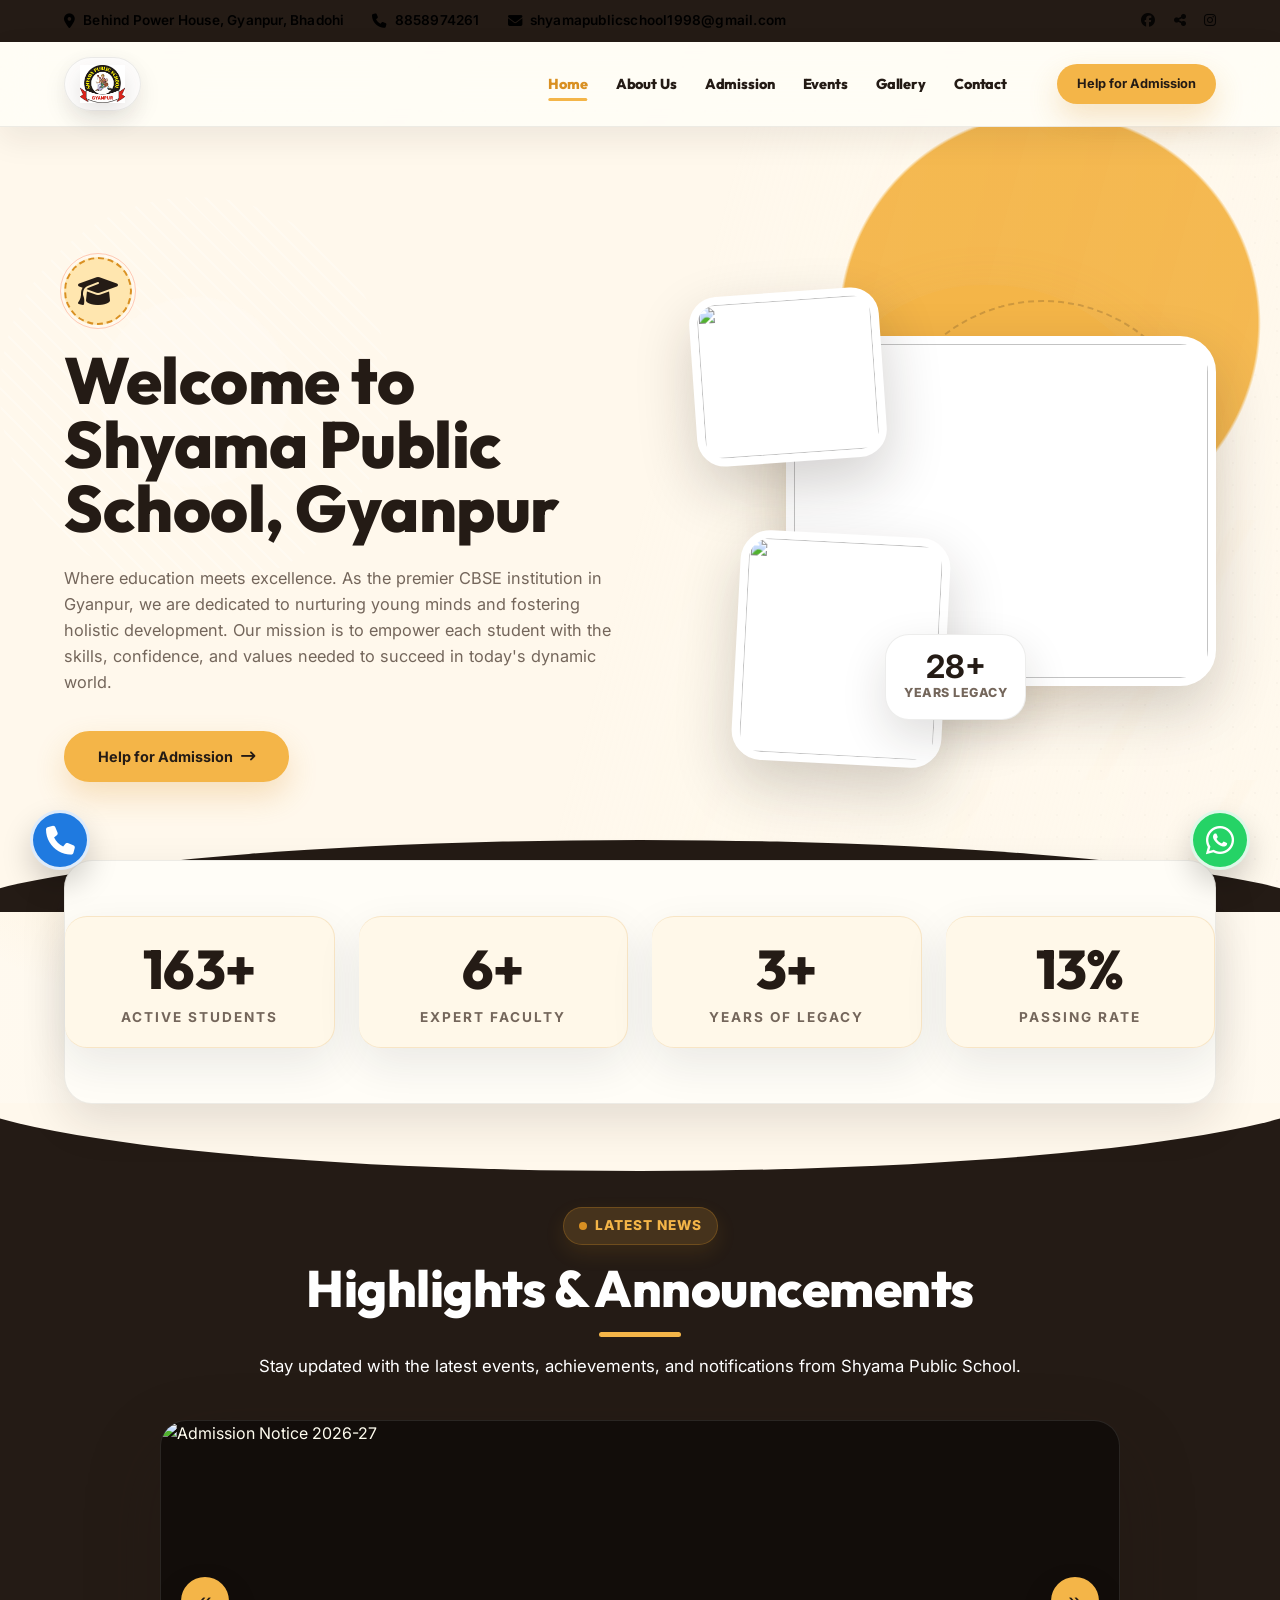
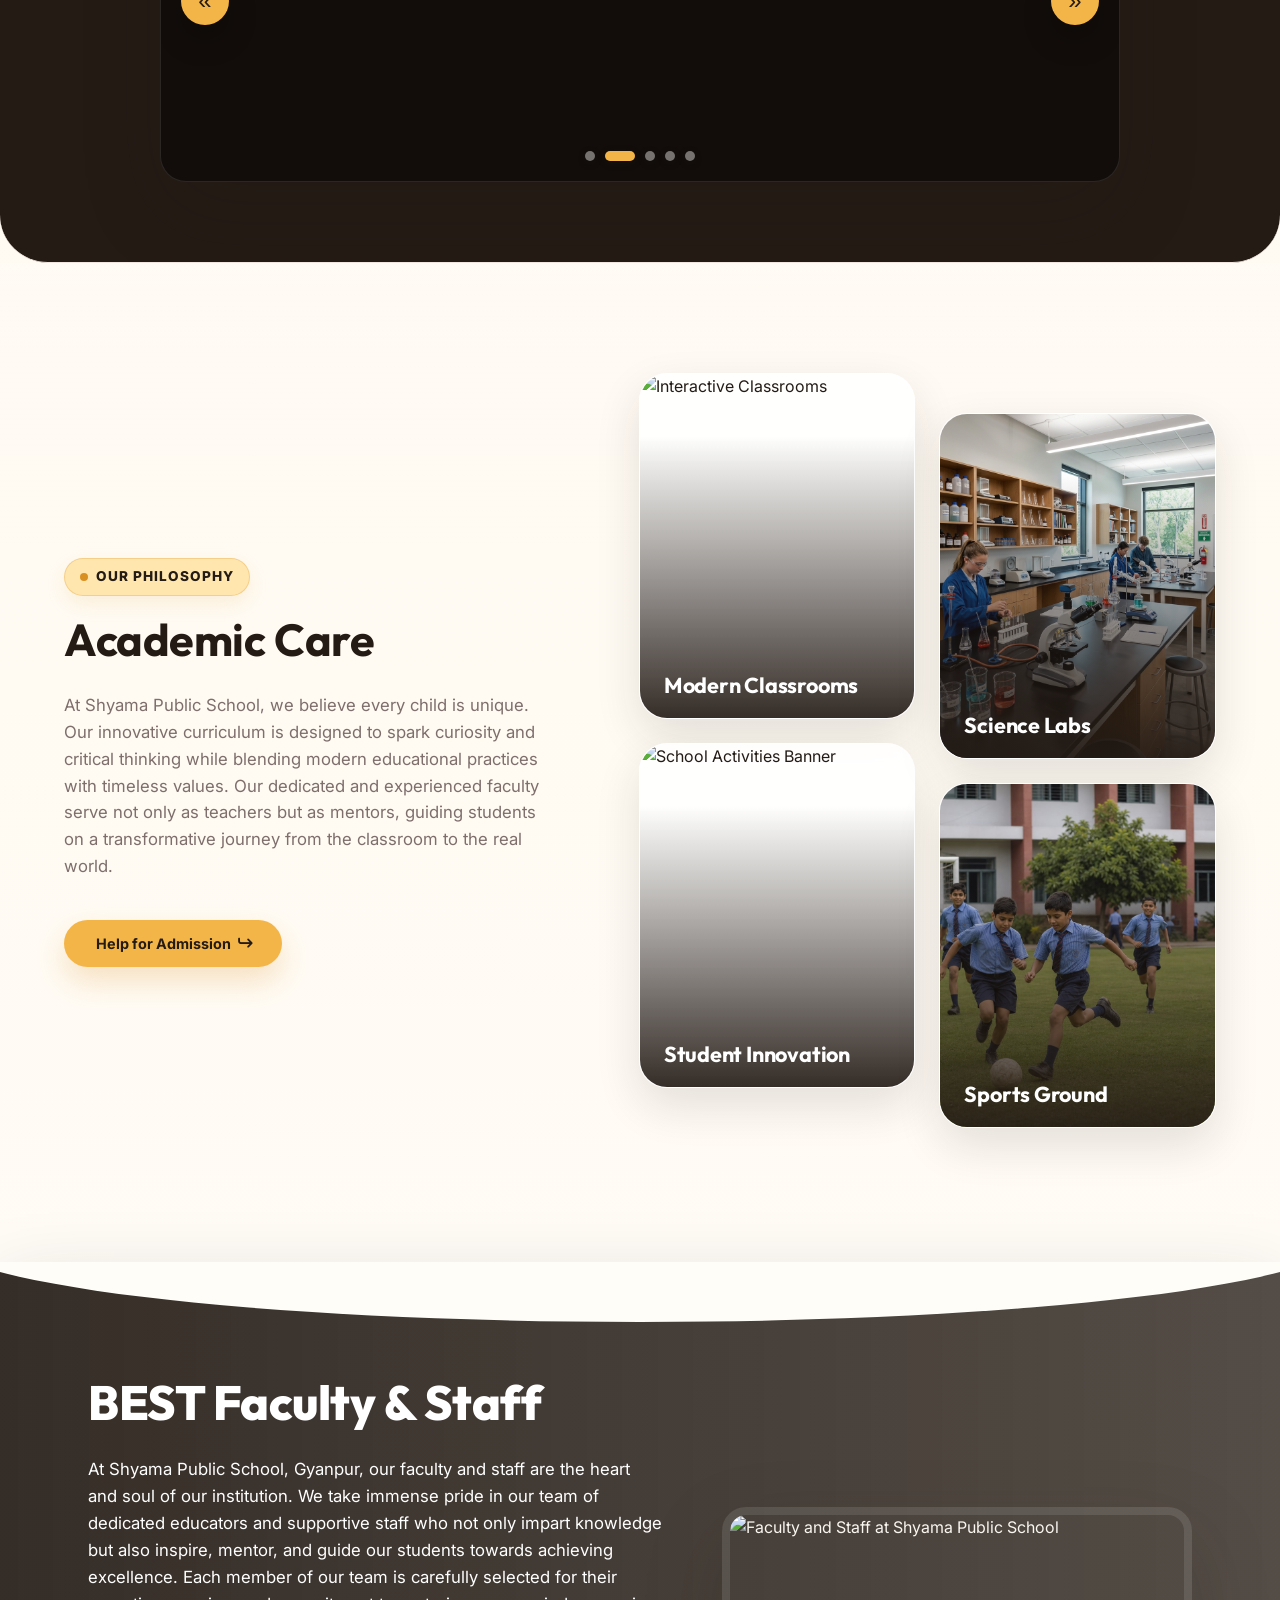
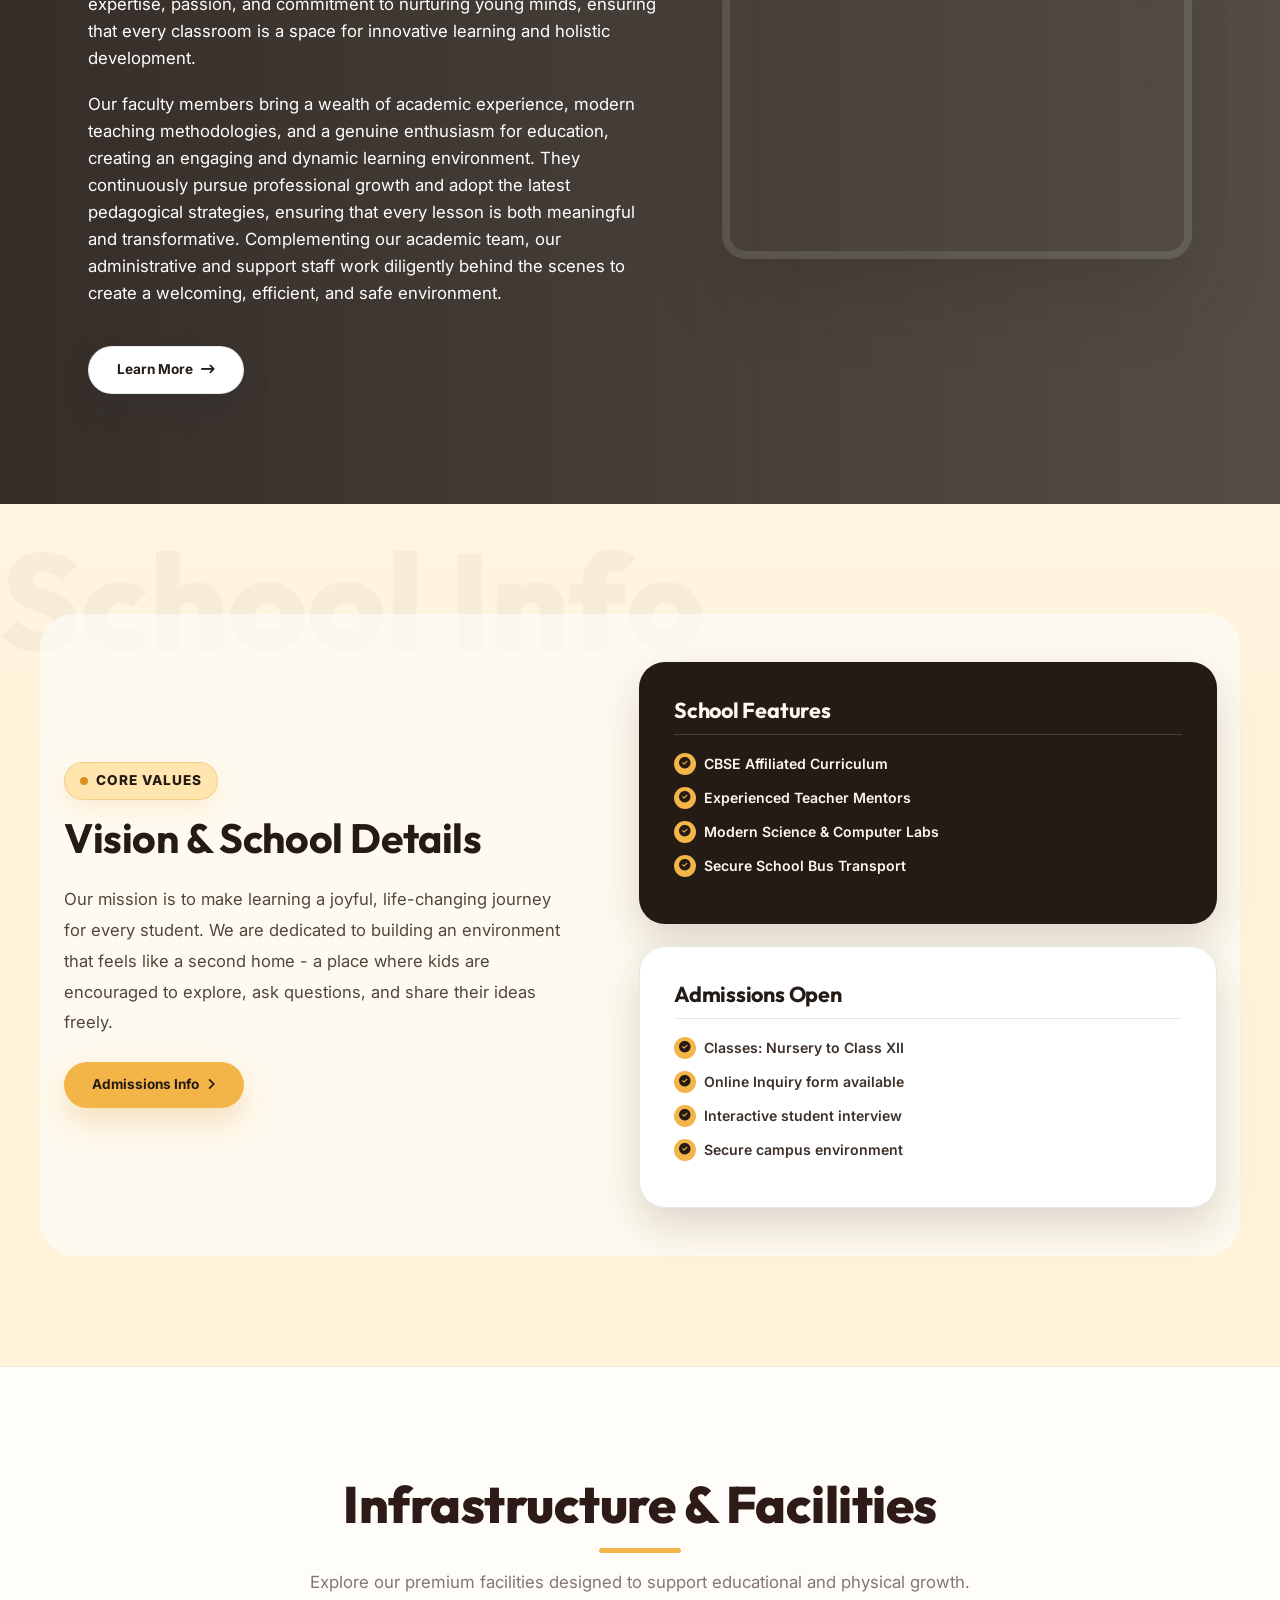
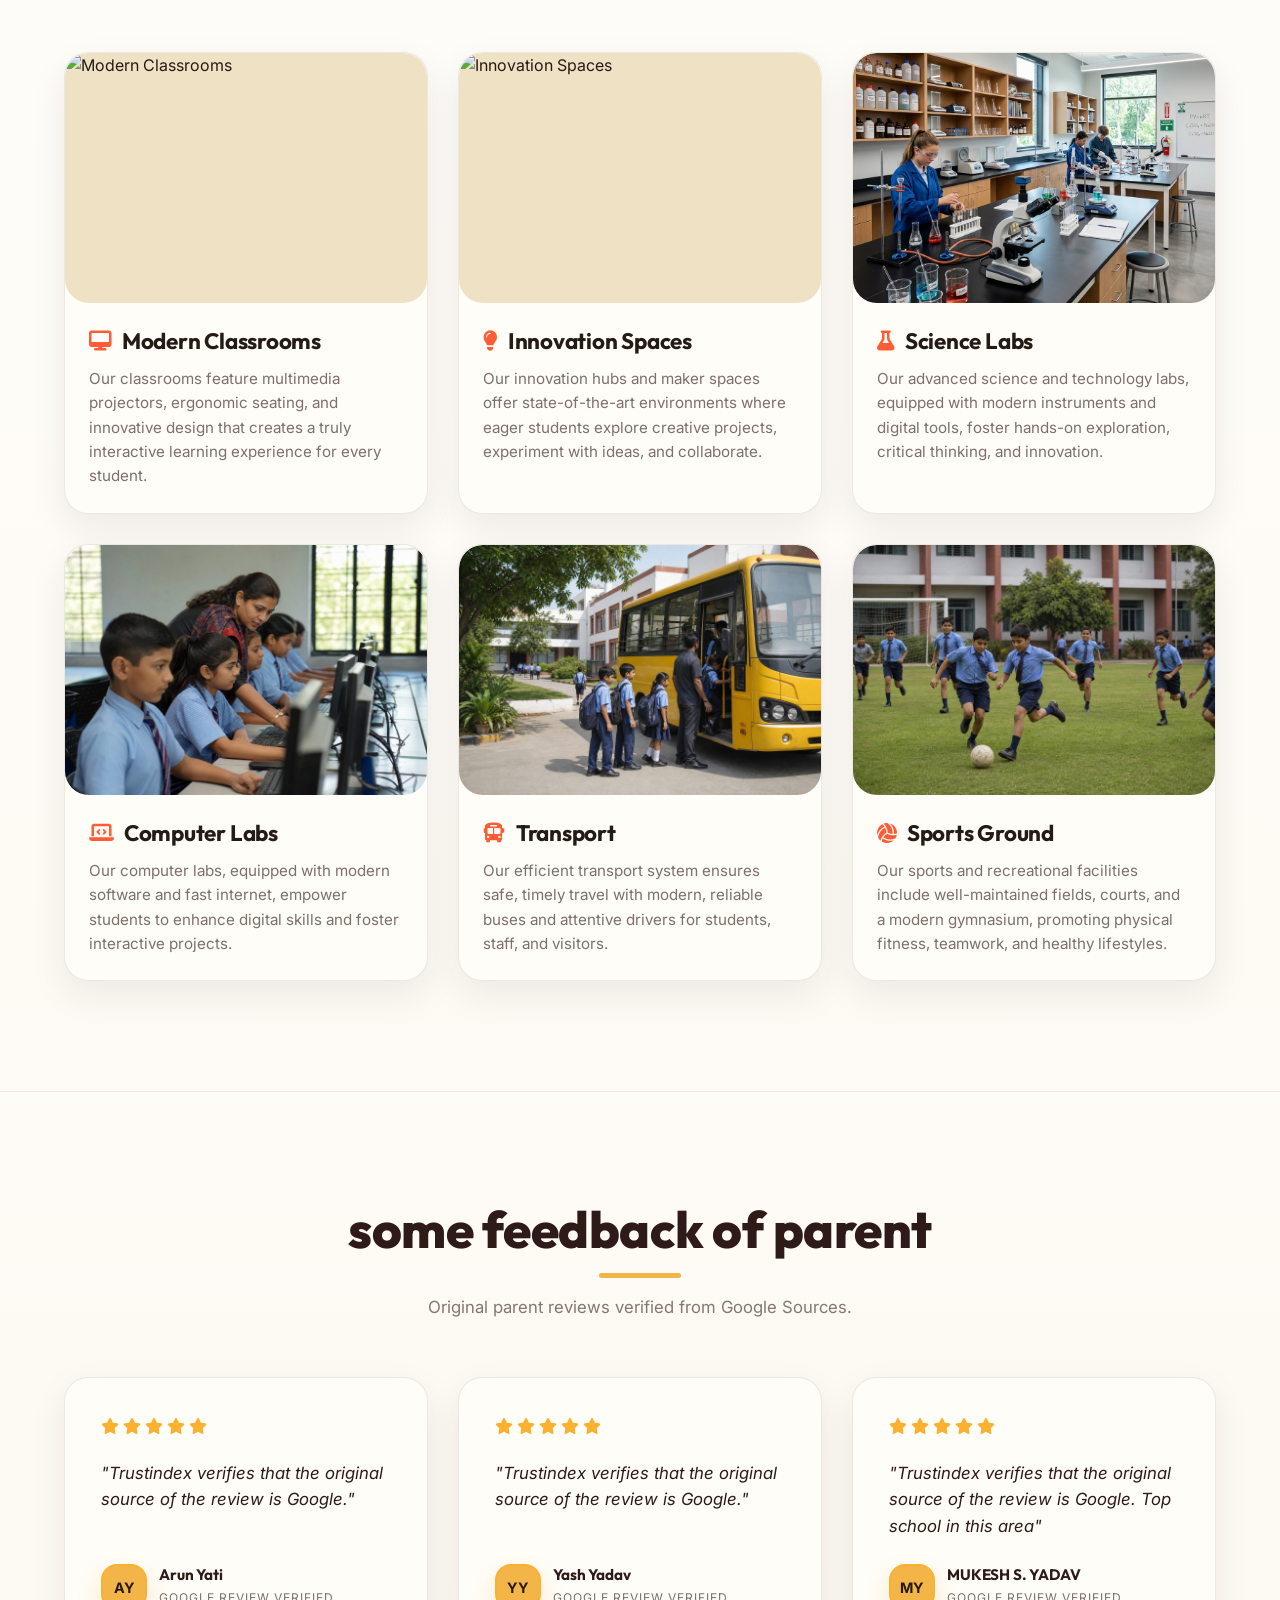
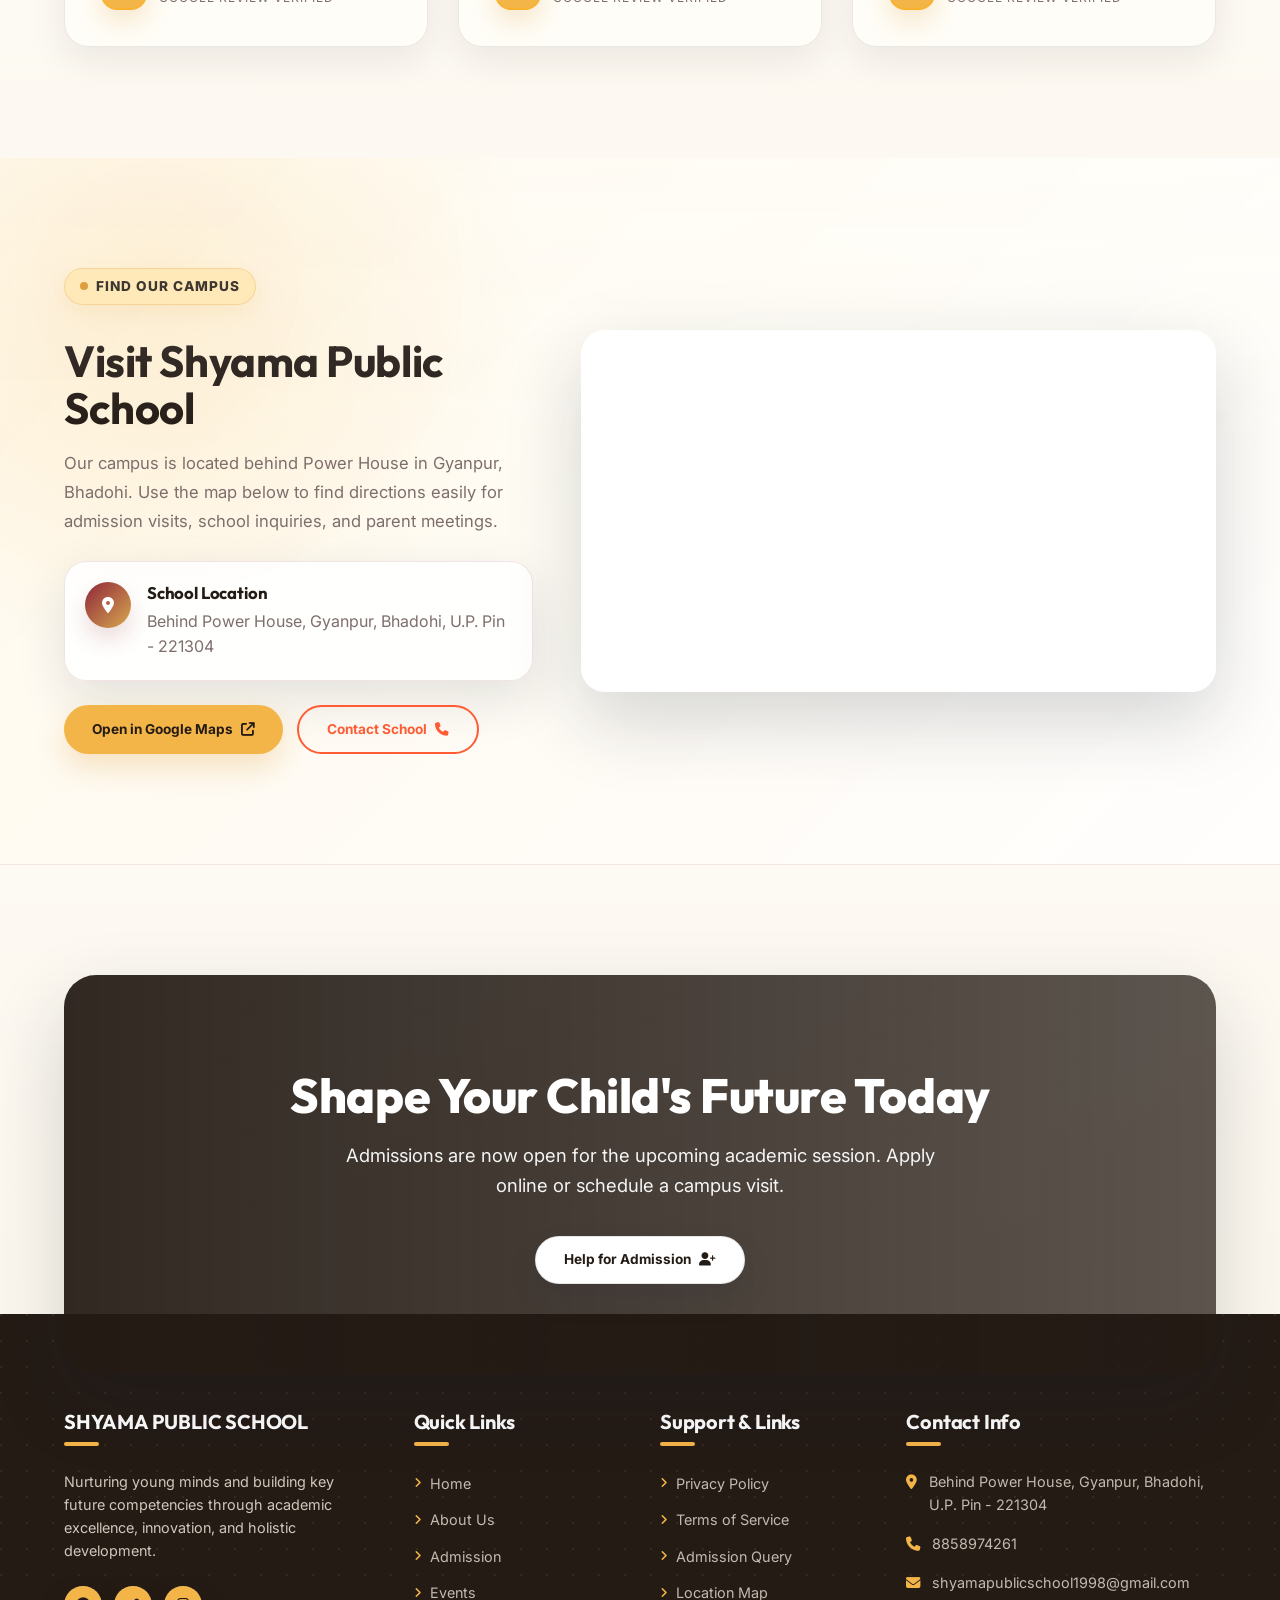
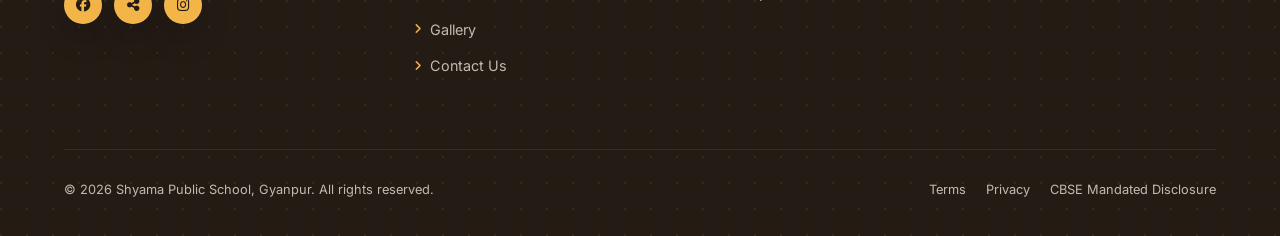
==== commit 31a72adc: "update" ====
--- a/index.html
+++ b/index.html
@@ -1,13 +1,19 @@
 <!DOCTYPE html>
 <html lang="en">
+
 <head>
   <meta charset="UTF-8">
   <meta name="viewport" content="width=device-width, initial-scale=1.0">
-  <title>Shyama Public School, Gyanpur | Premier CBSE School in Bhadohi</title>
-  <meta name="description" content="Welcome to Shyama Public School, Gyanpur, Bhadohi. A premier CBSE institution dedicated to academic excellence, experienced faculty, and holistic development. Apply online today.">
+  <title>Shyama Public School | Gyanpur</title>
+  <meta name="application-name" content="Shyama Public School">
+  <meta name="description"
+    content="Welcome to Shyama Public School, Gyanpur, Bhadohi. A premier CBSE institution dedicated to academic excellence, experienced faculty, and holistic development. Apply online today.">
+    <link rel="icon" type="image/png" href="assets/original/logo-150x150.png">
+  <link rel="apple-touch-icon" href="assets/original/logo-150x150.png">
   <link rel="stylesheet" href="style.css">
   <link rel="stylesheet" href="https://cdnjs.cloudflare.com/ajax/libs/font-awesome/6.4.0/css/all.min.css">
 </head>
+
 <body>
 
   <!-- Top Info Strip -->
@@ -16,12 +22,15 @@
       <div class="top-bar-info">
         <span><i class="fa-solid fa-location-dot"></i> Behind Power House, Gyanpur, Bhadohi</span>
         <span><i class="fa-solid fa-phone"></i> <a href="tel:8858974261">8858974261</a></span>
-        <span><i class="fa-solid fa-envelope"></i> <a href="mailto:shyamapublicschool1998@gmail.com">shyamapublicschool1998@gmail.com</a></span>
+        <span><i class="fa-solid fa-envelope"></i> <a
+            href="mailto:shyamapublicschool1998@gmail.com">shyamapublicschool1998@gmail.com</a></span>
       </div>
       <div class="top-bar-socials">
-        <a href="https://www.facebook.com/profile.php?id=61572774916965" target="_blank"><i class="fa-brands fa-facebook"></i></a>
-        <a href="#"><i class="fa-brands fa-twitter"></i></a>
-        <a href="https://www.instagram.com/shyamapublicschool25/" target="_blank"><i class="fa-brands fa-instagram"></i></a>
+        <a href="https://www.facebook.com/profile.php?id=61572774916965" target="_blank" rel="noopener noreferrer"><i
+            class="fa-brands fa-facebook"></i></a>
+        <a href="contact.html" aria-label="Contact Shyama Public School"><i class="fa-solid fa-share-nodes"></i></a>
+        <a href="https://www.instagram.com/shyamapublicschool25/" target="_blank" rel="noopener noreferrer"><i
+            class="fa-brands fa-instagram"></i></a>
       </div>
     </div>
   </div>
@@ -30,36 +39,31 @@
   <header>
     <div class="container">
       <div class="nav-container">
-        
-        <!-- Navigation Left links (Desktop layout) -->
-        <ul class="nav-menu-left">
-          <li><a href="index.html" class="nav-link active">Home</a></li>
-          <li><a href="about.html" class="nav-link">About Us</a></li>
-          <li><a href="admission.html" class="nav-link">Admission</a></li>
-          <!-- Mobile Drawer consolidated links -->
-          <li class="mobile-only"><a href="events.html" class="nav-link">Events</a></li>
-          <li class="mobile-only"><a href="gallery.html" class="nav-link">Gallery</a></li>
-          <li class="mobile-only"><a href="contact.html" class="nav-link">Contact Us</a></li>
-          <li class="mobile-only" style="margin-top: 15px;"><a href="admission.html" class="btn btn-primary" style="width: 100%;">Apply Online</a></li>
-        </ul>
-        
-        <!-- Center Logo Panel -->
+
+        <!-- Logo Left -->
         <a href="index.html" class="logo-center">
           <img src="assets/logo.png" alt="Shyama Public School Logo">
           <span class="logo-center-title">SHYAMA PUBLIC SCHOOL</span>
           <span class="logo-center-subtitle">Gyanpur, Bhadohi</span>
         </a>
-        
-        <!-- Navigation Right utility/links (Desktop layout) -->
+
+        <!-- Navigation Links (Consolidated) -->
+        <ul class="nav-menu-left">
+          <li><a href="index.html" class="nav-link active">Home</a></li>
+          <li><a href="about.html" class="nav-link">About Us</a></li>
+          <li><a href="admission.html" class="nav-link">Admission</a></li>
+          <li><a href="events.html" class="nav-link">Events</a></li>
+          <li><a href="gallery.html" class="nav-link">Gallery</a></li>
+          <li><a href="contact.html" class="nav-link">Contact</a></li>
+          <li class="mobile-only" style="margin-top: 15px;"><a href="https://wa.me/918858974261?text=Hello%20Shyama%20Public%20School%2C%20I%20need%20help%20for%20admission.%20Please%20share%20admission%20details%2C%20fees%2C%20documents%2C%20and%20visit%2Finquiry%20process." class="btn btn-primary" target="_blank" rel="noopener noreferrer"
+              style="width: 100%;">Help for Admission</a></li>
+        </ul>
+
+        <!-- Navigation Right utility (CTA only) -->
         <div class="nav-utils-right">
-          <ul class="nav-menu-left">
-            <li><a href="events.html" class="nav-link">Events</a></li>
-            <li><a href="gallery.html" class="nav-link">Gallery</a></li>
-            <li><a href="contact.html" class="nav-link">Contact</a></li>
-          </ul>
-          <a href="admission.html" class="btn btn-primary" style="padding: 10px 20px; font-size: 0.8rem;">Apply</a>
-        </div>
-        
+          <a href="https://wa.me/918858974261?text=Hello%20Shyama%20Public%20School%2C%20I%20need%20help%20for%20admission.%20Please%20share%20admission%20details%2C%20fees%2C%20documents%2C%20and%20visit%2Finquiry%20process." class="btn btn-primary" target="_blank" rel="noopener noreferrer" style="padding: 10px 20px; font-size: 0.8rem;">Help for Admission</a>
+        </div>
+
         <button class="mobile-menu-toggle" aria-label="Toggle menu">
           <span></span>
           <span></span>
@@ -77,10 +81,28 @@
         <div class="hero-crest">
           <i class="fa-solid fa-graduation-cap"></i>
         </div>
-        <h1>Academic Journey Begins</h1>
-        <p>Remember to tailor the section names to fit the specific needs and structure of your school website. Nurturing young minds and fostering holistic development.</p>
+        <h1>Welcome to Shyama Public School, Gyanpur</h1>
+        <p>Where education meets excellence. As the premier CBSE institution in Gyanpur, we are dedicated to nurturing
+          young minds and fostering holistic development. Our mission is to empower each student with the skills,
+          confidence, and values needed to succeed in today's dynamic world.</p>
         <div class="hero-buttons">
-          <a href="admission.html" class="btn btn-slanted-pill">View Our Programs <i class="fa-solid fa-arrow-right-long"></i></a>
+          <a href="https://wa.me/918858974261?text=Hello%20Shyama%20Public%20School%2C%20I%20need%20help%20for%20admission.%20Please%20share%20admission%20details%2C%20fees%2C%20documents%2C%20and%20visit%2Finquiry%20process." class="btn btn-slanted-pill" target="_blank" rel="noopener noreferrer">Help for Admission <i
+              class="fa-solid fa-arrow-right-long"></i></a>
+        </div>
+      </div>
+      <div class="hero-school-showcase" aria-hidden="true">
+        <div class="hero-photo hero-photo-main">
+          <img loading="eager" decoding="async" src="assets/original/DSC01743-scaled.jpg" alt="">
+        </div>
+        <div class="hero-photo hero-photo-small">
+          <img loading="eager" decoding="async" src="assets/original/dsc_01432.jpg" alt="">
+        </div>
+        <div class="hero-photo hero-photo-tall">
+          <img loading="eager" decoding="async" src="assets/original/DSC01432-scaled.jpg" alt="">
+        </div>
+        <div class="hero-experience-badge">
+          <strong>28+</strong>
+          <span>Years Legacy</span>
         </div>
       </div>
     </div>
@@ -110,75 +132,129 @@
     </div>
   </div>
 
+  <!-- Highlights & Announcements Carousel -->
+  <section class="announcements-section">
+    <div class="container">
+      <div class="section-header" style="text-align: center; margin-bottom: 40px;">
+        <span class="hero-tagline">LATEST NEWS</span>
+        <h2>Highlights & Announcements</h2>
+        <p>Stay updated with the latest events, achievements, and notifications from Shyama Public School.</p>
+      </div>
+      <div class="carousel-container">
+        <div class="carousel-slider" id="announcementsSlider">
+          <div class="carousel-slide">
+            <img loading="lazy" decoding="async" src="assets/original/shyama-public-school-web-banner-3-1024x427.png" alt="Shyama Public School Web Banner">
+          </div>
+          <div class="carousel-slide">
+            <img loading="lazy" decoding="async" src="assets/original/untitled_design_93.png" alt="Admission Notice 2026-27">
+          </div>
+          <div class="carousel-slide">
+            <img loading="lazy" decoding="async" src="assets/original/untitled_design_98.png" alt="School Notice - Session 2026">
+          </div>
+          <div class="carousel-slide">
+            <img loading="lazy" decoding="async" src="assets/original/untitled_design_99.png" alt="Academic Banner">
+          </div>
+          <div class="carousel-slide">
+            <img loading="lazy" decoding="async" src="assets/original/untitled_design_100.png" alt="Digital Notice">
+          </div>
+        </div>
+
+        <!-- Controls -->
+        <button class="carousel-control prev" id="prevBtn" aria-label="Previous Slide">&laquo;</button>
+        <button class="carousel-control next" id="nextBtn" aria-label="Next Slide">&raquo;</button>
+
+        <!-- Indicators -->
+        <div class="carousel-indicators" id="carouselIndicators">
+          <span class="indicator active" data-slide="0"></span>
+          <span class="indicator" data-slide="1"></span>
+          <span class="indicator" data-slide="2"></span>
+          <span class="indicator" data-slide="3"></span>
+          <span class="indicator" data-slide="4"></span>
+        </div>
+      </div>
+    </div>
+  </section>
+
   <!-- Asymmetrical Focus Grid ("Our Programs") -->
   <section>
     <div class="container">
       <div class="asym-grid-container">
-        
+
         <!-- Left details -->
         <div class="asym-grid-left">
-          <span class="hero-tagline">Our Core Strengths</span>
-          <h2 style="font-size: 2.8rem; margin-bottom: 24px;">Our Programs</h2>
-          <p style="margin-bottom: 30px; font-size: 1.05rem; color: var(--text-light);">Embark on a journey of knowledge, discovery, and growth at Shyama Public School. Our admission process is designed to identify bright, motivated individuals who are eager to contribute to our dynamic academic community.</p>
-          
-          <!-- Slanted pill link button with custom curved arrow icon mockup -->
-          <a href="about.html" class="btn-slanted-pill" style="margin-top: 10px;">
-            View All Programs <i class="fa-solid fa-arrow-turn-up" style="transform: rotate(90deg);"></i>
+          <span class="hero-tagline">Our Philosophy</span>
+          <h2 style="font-size: 2.8rem; margin-bottom: 24px;">Academic Care</h2>
+          <p style="margin-bottom: 30px; font-size: 1.05rem; color: var(--text-light);">At Shyama Public School, we
+            believe every child is unique. Our innovative curriculum is designed to spark curiosity and critical
+            thinking while blending modern educational practices with timeless values. Our dedicated and experienced
+            faculty serve not only as teachers but as mentors, guiding students on a transformative journey from the
+            classroom to the real world.</p>
+
+          <a href="https://wa.me/918858974261?text=Hello%20Shyama%20Public%20School%2C%20I%20need%20help%20for%20admission.%20Please%20share%20admission%20details%2C%20fees%2C%20documents%2C%20and%20visit%2Finquiry%20process." class="btn-slanted-pill" target="_blank" rel="noopener noreferrer" style="margin-top: 10px;" target="_blank" rel="noopener noreferrer">Help for Admission <i class="fa-solid fa-arrow-turn-up" style="transform: rotate(90deg);"></i>
           </a>
         </div>
-        
+
         <!-- Right staggered card grid -->
         <div class="asym-grid-right">
           <div class="asym-card-col">
             <div class="asym-card">
-              <img src="assets/gallery/classroom.png" alt="Classrooms">
+              <img loading="lazy" decoding="async" src="assets/original/dsc_01432.jpg" alt="Interactive Classrooms">
               <div class="asym-card-overlay">
                 <h3>Modern Classrooms</h3>
               </div>
             </div>
             <div class="asym-card">
-              <img src="assets/gallery/science_lab.png" alt="Innovation Hub">
+              <img loading="lazy" decoding="async" src="assets/original/whatsapp_image.jpg" alt="School Activities Banner">
               <div class="asym-card-overlay">
-                <h3>Innovation Spaces</h3>
+                <h3>Student Innovation</h3>
               </div>
             </div>
           </div>
-          
+
           <div class="asym-card-col">
             <div class="asym-card">
-              <img src="assets/gallery/science_lab.png" alt="Science Laboratory">
+              <img loading="lazy" decoding="async" src="assets/gallery/science_lab.png" alt="Science Laboratory">
               <div class="asym-card-overlay">
                 <h3>Science Labs</h3>
               </div>
             </div>
             <div class="asym-card">
-              <img src="assets/gallery/sports_ground.png" alt="Sports Grounds">
+              <img loading="lazy" decoding="async" src="assets/generated/school-sports-ground-v2.jpg" alt="Sports Grounds">
               <div class="asym-card-overlay">
                 <h3>Sports Ground</h3>
               </div>
             </div>
           </div>
         </div>
-        
-      </div>
-    </div>
-  </section>
-
-  <!-- Crimson Story Full Width Block ("Embark on a Journey") -->
+
+      </div>
+    </div>
+  </section>
+
+  <!-- Crimson Story Full Width Block ("Embark on a Journey" / BEST Faculty & Staff) -->
   <section class="story-section">
     <div class="container">
       <div class="story-grid">
         <div class="story-content">
-          <h2>Embark on a Journey: Unveiling the Story of Shyama Public School</h2>
-          <p>At Shyama Public School, Gyanpur, our faculty and staff are the heart and soul of our institution. We take immense pride in our team of dedicated educators and supportive staff who not only impart knowledge but also inspire, mentor, and guide our students towards achieving excellence.</p>
-          <p>Each member of our team is carefully selected for their expertise, passion, and commitment to nurturing young minds, ensuring that every classroom is a space for innovative learning and holistic development. Together, they form a cohesive unit that upholds the values of integrity, excellence, and compassion, laying a strong foundation for every student’s success.</p>
-          <a href="about.html" class="btn btn-white" style="margin-top: 20px;">Learn More <i class="fa-solid fa-arrow-right-long"></i></a>
-        </div>
-        
+          <h2>BEST Faculty & Staff</h2>
+          <p>At Shyama Public School, Gyanpur, our faculty and staff are the heart and soul of our institution. We take
+            immense pride in our team of dedicated educators and supportive staff who not only impart knowledge but also
+            inspire, mentor, and guide our students towards achieving excellence. Each member of our team is carefully
+            selected for their expertise, passion, and commitment to nurturing young minds, ensuring that every
+            classroom is a space for innovative learning and holistic development.</p>
+          <p>Our faculty members bring a wealth of academic experience, modern teaching methodologies, and a genuine
+            enthusiasm for education, creating an engaging and dynamic learning environment. They continuously pursue
+            professional growth and adopt the latest pedagogical strategies, ensuring that every lesson is both
+            meaningful and transformative. Complementing our academic team, our administrative and support staff work
+            diligently behind the scenes to create a welcoming, efficient, and safe environment.</p>
+          <a href="about.html" class="btn btn-white" style="margin-top: 20px;">Learn More <i
+              class="fa-solid fa-arrow-right-long"></i></a>
+        </div>
+
         <!-- Overlapping container image -->
         <div class="story-img-container">
           <div class="story-overlapping-card">
-            <img src="assets/gallery/classroom.png" alt="School library book stacks representing rich curriculum">
+            <img loading="lazy" decoding="async" src="assets/original/school_image_1.jpg" alt="Faculty and Staff at Shyama Public School">
           </div>
         </div>
       </div>
@@ -188,41 +264,43 @@
   <!-- Split Programs Section (Academics lists with backdrop text watermark) -->
   <section class="backdrop-watermark-container">
     <!-- Huge backdrop text overlay -->
-    <div class="backdrop-watermark">About School</div>
-    
+    <div class="backdrop-watermark">School Info</div>
+
     <div class="container" style="position: relative; z-index: 2;">
       <div class="split-programs-grid">
-        
+
         <div style="padding-right: 20px;">
-          <span class="hero-tagline">Academic Structures</span>
-          <h2 style="font-size: 2.5rem; margin-bottom: 24px; font-weight: 700;">Tuition & Programs At Shyama Public School</h2>
-          <p style="color: var(--text-light); margin-bottom: 24px;">At Shyama Public School, we are committed to providing a high-quality education that is accessible to a diverse range of students. Our programs are designed to inspire critical thinking and rigour.</p>
-          <a href="admission.html" class="btn btn-primary">Plan Details <i class="fa-solid fa-angle-right"></i></a>
-        </div>
-        
+          <span class="hero-tagline">Core Values</span>
+          <h2 style="font-size: 2.5rem; margin-bottom: 24px; font-weight: 700;">Vision & School Details</h2>
+          <p style="color: var(--text-light); margin-bottom: 24px;">Our mission is to make learning a joyful,
+            life-changing journey for every student. We are dedicated to building an environment that feels like a
+            second home - a place where kids are encouraged to explore, ask questions, and share their ideas freely.</p>
+          <a href="admission.html" class="btn btn-primary">Admissions Info <i class="fa-solid fa-angle-right"></i></a>
+        </div>
+
         <!-- Program grid blocks -->
         <div class="academics-boxes-row">
           <div class="academics-box-card accent-card">
-            <h4>Primary Programs</h4>
+            <h4>School Features</h4>
             <ul class="academics-list">
-              <li><i class="fa-solid fa-circle-check"></i> Primary Classes (I - V)</li>
-              <li><i class="fa-solid fa-circle-check"></i> Basic Science & Arithmetic</li>
-              <li><i class="fa-solid fa-circle-check"></i> Arts & Craft Modules</li>
-              <li><i class="fa-solid fa-circle-check"></i> Computers and Coding intro</li>
+              <li><i class="fa-solid fa-circle-check"></i> CBSE Affiliated Curriculum</li>
+              <li><i class="fa-solid fa-circle-check"></i> Experienced Teacher Mentors</li>
+              <li><i class="fa-solid fa-circle-check"></i> Modern Science & Computer Labs</li>
+              <li><i class="fa-solid fa-circle-check"></i> Secure School Bus Transport</li>
             </ul>
           </div>
-          
+
           <div class="academics-box-card">
-            <h4>Senior Programs</h4>
+            <h4>Admissions Open</h4>
             <ul class="academics-list">
-              <li><i class="fa-solid fa-circle-check"></i> Class VI to Class XII</li>
-              <li><i class="fa-solid fa-circle-check"></i> Board Exam Preparation</li>
-              <li><i class="fa-solid fa-circle-check"></i> Specialized Streams</li>
-              <li><i class="fa-solid fa-circle-check"></i> Career guidance support</li>
+              <li><i class="fa-solid fa-circle-check"></i> Classes: Nursery to Class XII</li>
+              <li><i class="fa-solid fa-circle-check"></i> Online Inquiry form available</li>
+              <li><i class="fa-solid fa-circle-check"></i> Interactive student interview</li>
+              <li><i class="fa-solid fa-circle-check"></i> Secure campus environment</li>
             </ul>
           </div>
         </div>
-        
+
       </div>
     </div>
   </section>
@@ -231,62 +309,68 @@
   <section class="section-bg">
     <div class="container">
       <div class="section-header">
-        <h2>State-of-the-Art Infrastructure</h2>
+        <h2>Infrastructure & Facilities</h2>
         <p>Explore our premium facilities designed to support educational and physical growth.</p>
       </div>
       <div class="facilities-grid">
         <div class="facility-card">
           <div class="facility-img">
-            <img src="assets/gallery/classroom.png" alt="Modern Classroom">
+            <img loading="lazy" decoding="async" src="assets/original/dsc_01432.jpg" alt="Modern Classrooms">
           </div>
           <div class="facility-info">
             <h3><i class="fa-solid fa-desktop"></i> Modern Classrooms</h3>
-            <p>Our classrooms feature multimedia projectors, ergonomic seating, and innovative design that creates a truly interactive learning experience for every student.</p>
+            <p>Our classrooms feature multimedia projectors, ergonomic seating, and innovative design that creates a
+              truly interactive learning experience for every student.</p>
           </div>
         </div>
         <div class="facility-card">
           <div class="facility-img">
-            <img src="assets/gallery/science_lab.png" alt="Innovation Spaces">
+            <img loading="lazy" decoding="async" src="assets/original/whatsapp_image.jpg" alt="Innovation Spaces">
           </div>
           <div class="facility-info">
             <h3><i class="fa-solid fa-lightbulb"></i> Innovation Spaces</h3>
-            <p>Our innovation hubs offer state-of-the-art environments where eager students explore creative projects, experiment with ideas, and collaborate on makerspace designs.</p>
+            <p>Our innovation hubs and maker spaces offer state-of-the-art environments where eager students explore
+              creative projects, experiment with ideas, and collaborate.</p>
           </div>
         </div>
         <div class="facility-card">
           <div class="facility-img">
-            <img src="assets/gallery/science_lab.png" alt="Science Lab">
+            <img loading="lazy" decoding="async" src="assets/gallery/science_lab.png" alt="Science Labs">
           </div>
           <div class="facility-info">
             <h3><i class="fa-solid fa-flask"></i> Science Labs</h3>
-            <p>Our advanced science labs, equipped with modern instruments and safety protocols, foster hands-on exploration, chemistry/physics experiments, and innovation.</p>
+            <p>Our advanced science and technology labs, equipped with modern instruments and digital tools, foster
+              hands-on exploration, critical thinking, and innovation.</p>
           </div>
         </div>
         <div class="facility-card">
           <div class="facility-img">
-            <img src="assets/gallery/classroom.png" alt="Computer Lab">
+            <img loading="lazy" decoding="async" src="assets/generated/school-computer-lab.jpg" alt="Computer Labs">
           </div>
           <div class="facility-info">
             <h3><i class="fa-solid fa-laptop-code"></i> Computer Labs</h3>
-            <p>Our computer labs, equipped with modern software and fast internet, empower students to enhance digital skills, programming abilities, and interactive research.</p>
+            <p>Our computer labs, equipped with modern software and fast internet, empower students to enhance digital
+              skills and foster interactive projects.</p>
           </div>
         </div>
         <div class="facility-card">
           <div class="facility-img">
-            <img src="assets/gallery/campus.png" alt="School Transport">
+            <img loading="lazy" decoding="async" src="assets/generated/school-transport-bus.jpg" alt="School Transport">
           </div>
           <div class="facility-info">
-            <h3><i class="fa-solid fa-bus"></i> Transport System</h3>
-            <p>Our efficient transport system ensures safe, timely travel with modern, reliable buses and attentive drivers for students, staff, and visitors.</p>
+            <h3><i class="fa-solid fa-bus"></i> Transport</h3>
+            <p>Our efficient transport system ensures safe, timely travel with modern, reliable buses and attentive
+              drivers for students, staff, and visitors.</p>
           </div>
         </div>
         <div class="facility-card">
           <div class="facility-img">
-            <img src="assets/gallery/sports_ground.png" alt="Sports Ground">
+            <img loading="lazy" decoding="async" src="assets/generated/school-sports-ground-v2.jpg" alt="Sports Ground">
           </div>
           <div class="facility-info">
             <h3><i class="fa-solid fa-volleyball"></i> Sports Ground</h3>
-            <p>Our sports facilities include well-maintained fields, basketball courts, and athletics tracks promoting physical fitness, teamwork, and healthy lifestyles.</p>
+            <p>Our sports and recreational facilities include well-maintained fields, courts, and a modern gymnasium,
+              promoting physical fitness, teamwork, and healthy lifestyles.</p>
           </div>
         </div>
       </div>
@@ -297,8 +381,8 @@
   <section class="section-accent">
     <div class="container">
       <div class="section-header">
-        <h2>Feedback from Parents</h2>
-        <p>See what parents say about their experience with Shyama Public School.</p>
+        <h2>some feedback of parent</h2>
+        <p>Original parent reviews verified from Google Sources.</p>
       </div>
       <div class="testimonials-grid">
         <div class="testimonial-card">
@@ -310,17 +394,17 @@
               <i class="fa-solid fa-star"></i>
               <i class="fa-solid fa-star"></i>
             </div>
-            <p class="testimonial-text">"Shyama Public School is definitely the best choice for kids in Gyanpur. The academic standard is extremely good and teachers are highly supportive."</p>
+            <p class="testimonial-text">"Trustindex verifies that the original source of the review is Google."</p>
           </div>
           <div class="testimonial-author">
             <div class="author-avatar">AY</div>
             <div class="author-info">
               <h4>Arun Yati</h4>
-              <span>Google Review verified</span>
-            </div>
-          </div>
-        </div>
-        
+              <span>Google Review Verified</span>
+            </div>
+          </div>
+        </div>
+
         <div class="testimonial-card">
           <div>
             <div class="testimonial-rating">
@@ -330,17 +414,17 @@
               <i class="fa-solid fa-star"></i>
               <i class="fa-solid fa-star"></i>
             </div>
-            <p class="testimonial-text">"Excellent infrastructure and great sports facilities. My son has shown amazing holistic growth in both academics and sports."</p>
+            <p class="testimonial-text">"Trustindex verifies that the original source of the review is Google."</p>
           </div>
           <div class="testimonial-author">
             <div class="author-avatar">YY</div>
             <div class="author-info">
               <h4>Yash Yadav</h4>
-              <span>Google Review verified</span>
-            </div>
-          </div>
-        </div>
-        
+              <span>Google Review Verified</span>
+            </div>
+          </div>
+        </div>
+
         <div class="testimonial-card">
           <div>
             <div class="testimonial-rating">
@@ -350,15 +434,50 @@
               <i class="fa-solid fa-star"></i>
               <i class="fa-solid fa-star"></i>
             </div>
-            <p class="testimonial-text">"Top school in this area. Highly experienced staff and excellent management. Highly recommended for premium education in Bhadohi."</p>
+            <p class="testimonial-text">"Trustindex verifies that the original source of the review is Google. Top
+              school in this area"</p>
           </div>
           <div class="testimonial-author">
             <div class="author-avatar">MY</div>
             <div class="author-info">
               <h4>MUKESH S. YADAV</h4>
-              <span>Google Review verified</span>
-            </div>
-          </div>
+              <span>Google Review Verified</span>
+            </div>
+          </div>
+        </div>
+      </div>
+    </div>
+  </section>
+
+  <!-- Campus Location Section -->
+  <section class="campus-location-section">
+    <div class="container">
+      <div class="campus-location-grid">
+        <div>
+          <span class="hero-tagline">Find Our Campus</span>
+          <h2>Visit Shyama Public School</h2>
+          <p>Our campus is located behind Power House in Gyanpur, Bhadohi. Use the map below to find directions easily for admission visits, school inquiries, and parent meetings.</p>
+          <div class="campus-location-card">
+            <i class="fa-solid fa-location-dot"></i>
+            <div>
+              <h4>School Location</h4>
+              <p>Behind Power House, Gyanpur, Bhadohi, U.P. Pin - 221304</p>
+            </div>
+          </div>
+          <div class="campus-location-actions">
+            <a class="btn btn-primary" href="https://www.google.com/maps/search/Behind+Power+House,+Gyanpur,+Bhadohi,+U.P.+Pin+-+221304/@25.333432,82.510755,96061m/data=!3m1!1e3?hl=en-IN&entry=ttu&g_ep=EgoyMDI2MDYwMy4xIKXMDSoASAFQAw%3D%3D" target="_blank" rel="noopener noreferrer">
+              Open in Google Maps <i class="fa-solid fa-arrow-up-right-from-square"></i>
+            </a>
+            <a class="btn btn-outline" href="contact.html">Contact School <i class="fa-solid fa-phone"></i></a>
+          </div>
+        </div>
+        <div class="map-mockup location-map home-location-map">
+          <iframe
+            class="google-map-frame"
+            title="Shyama Public School location on Google Maps"
+            loading="lazy"
+            referrerpolicy="no-referrer-when-downgrade"
+            src="https://maps.google.com/maps?q=Behind%20Power%20House%2C%20Gyanpur%2C%20Bhadohi%2C%20U.P.%20Pin%20-%20221304&t=&z=15&ie=UTF8&iwloc=&output=embed"></iframe>
         </div>
       </div>
     </div>
@@ -370,7 +489,8 @@
       <div class="cta-banner">
         <h2>Shape Your Child's Future Today</h2>
         <p>Admissions are now open for the upcoming academic session. Apply online or schedule a campus visit.</p>
-        <a href="admission.html" class="btn btn-white">Apply Now <i class="fa-solid fa-user-plus"></i></a>
+        <a href="https://wa.me/918858974261?text=Hello%20Shyama%20Public%20School%2C%20I%20need%20help%20for%20admission.%20Please%20share%20admission%20details%2C%20fees%2C%20documents%2C%20and%20visit%2Finquiry%20process." class="btn btn-white" target="_blank" rel="noopener noreferrer">Help for Admission <i
+            class="fa-solid fa-user-plus"></i></a>
       </div>
     </div>
   </section>
@@ -381,14 +501,17 @@
       <div class="footer-grid">
         <div class="footer-col footer-about">
           <h4>SHYAMA PUBLIC SCHOOL</h4>
-          <p>Nurturing young minds and building key future competencies through academic excellence, innovation, and holistic development.</p>
+          <p>Nurturing young minds and building key future competencies through academic excellence, innovation, and
+            holistic development.</p>
           <div class="footer-about-socials">
-            <a href="https://www.facebook.com/profile.php?id=61572774916965" target="_blank"><i class="fa-brands fa-facebook"></i></a>
-            <a href="#"><i class="fa-brands fa-twitter"></i></a>
-            <a href="https://www.instagram.com/shyamapublicschool25/" target="_blank"><i class="fa-brands fa-instagram"></i></a>
-          </div>
-        </div>
-        
+            <a href="https://www.facebook.com/profile.php?id=61572774916965" target="_blank" rel="noopener noreferrer"><i
+                class="fa-brands fa-facebook"></i></a>
+            <a href="contact.html" aria-label="Contact Shyama Public School"><i class="fa-solid fa-share-nodes"></i></a>
+            <a href="https://www.instagram.com/shyamapublicschool25/" target="_blank" rel="noopener noreferrer"><i
+                class="fa-brands fa-instagram"></i></a>
+          </div>
+        </div>
+
         <div class="footer-col">
           <h4>Quick Links</h4>
           <ul class="footer-links">
@@ -400,17 +523,17 @@
             <li><a href="contact.html"><i class="fa-solid fa-angle-right"></i> Contact Us</a></li>
           </ul>
         </div>
-        
+
         <div class="footer-col">
           <h4>Support & Links</h4>
           <ul class="footer-links">
-            <li><a href="#"><i class="fa-solid fa-angle-right"></i> Privacy Policy</a></li>
-            <li><a href="#"><i class="fa-solid fa-angle-right"></i> Terms of Service</a></li>
+            <li><a href="privacy.html"><i class="fa-solid fa-angle-right"></i> Privacy Policy</a></li>
+            <li><a href="terms.html"><i class="fa-solid fa-angle-right"></i> Terms of Service</a></li>
             <li><a href="admission.html"><i class="fa-solid fa-angle-right"></i> Admission Query</a></li>
             <li><a href="contact.html"><i class="fa-solid fa-angle-right"></i> Location Map</a></li>
           </ul>
         </div>
-        
+
         <div class="footer-col">
           <h4>Contact Info</h4>
           <ul class="footer-contact-info">
@@ -420,33 +543,38 @@
             </li>
             <li>
               <i class="fa-solid fa-phone"></i>
-              <span><a href="tel:8858974261">8858974261</a></span>
+              <span>8858974261</span>
             </li>
             <li>
               <i class="fa-solid fa-envelope"></i>
-              <span><a href="mailto:shyamapublicschool1998@gmail.com">shyamapublicschool1998@gmail.com</a></span>
+              <span>shyamapublicschool1998@gmail.com</span>
             </li>
           </ul>
         </div>
       </div>
-      
+
       <div class="footer-bottom">
         <p>&copy; 2026 Shyama Public School, Gyanpur. All rights reserved.</p>
         <div class="footer-bottom-links">
-          <a href="#">Terms</a>
-          <a href="#">Privacy</a>
-          <a href="#">CBSE Mandated Disclosure</a>
+          <a href="terms.html">Terms</a>
+          <a href="privacy.html">Privacy</a>
+          <a href="disclosure.html">CBSE Mandated Disclosure</a>
         </div>
       </div>
     </div>
   </footer>
 
+  <!-- Floating Call Widget -->
+  <a href="tel:8858974261" class="call-widget" aria-label="Call Shyama Public School">
+    <i class="fa-solid fa-phone"></i>
+  </a>
   <!-- Floating WhatsApp Widget -->
-  <a href="https://wa.link/9q2kxt" class="whatsapp-widget" target="_blank" aria-label="Chat on WhatsApp">
+  <a href="https://wa.me/918858974261?text=Hello%20Shyama%20Public%20School%2C%20I%20need%20help%20for%20admission.%20Please%20share%20admission%20details%2C%20fees%2C%20documents%2C%20and%20visit%2Finquiry%20process." class="whatsapp-widget" target="_blank" rel="noopener noreferrer" aria-label="Chat on WhatsApp">
     <i class="fa-brands fa-whatsapp"></i>
   </a>
 
   <!-- Script setup -->
   <script src="main.js"></script>
 </body>
+
 </html>
--- a/style.css
+++ b/style.css
@@ -1,38 +1,40 @@
 /* 
- * Shyama Public School - Premium Crimson Revamp Styling
- * Styled to match the classic university aesthetic: Playfair Display serif headings,
- * deep crimson/maroon brand colors, warm cream background, and asymmetrical grids.
+ * Shyama Public School - Earthy Organic & Playful Joyloo-Inspired Revamp Styling
+ * Styled to match a modern organic educational layout: Outfit & Inter fonts,
+ * terracotta orange, forest green, warm cream backgrounds, and deep chocolate brown text.
  */
 
-@import url('https://fonts.googleapis.com/css2?family=Inter:wght@300;400;500;600;700&family=Playfair+Display:ital,wght@0,400;0,600;0,700;0,800;1,400&display=swap');
+@import url('https://fonts.googleapis.com/css2?family=Inter:wght@300;400;500;600;700&family=Outfit:wght@300;400;500;600;700;800&family=Playfair+Display:wght@600;700&display=swap');
 
 :root {
-  /* Classic University Colors */
-  --primary-color: #8c0e2a;      /* Crimson Maroon */
-  --primary-hover: #66061a;      /* Darker Maroon */
-  --accent-gold: #c5a880;        /* Muted Gold Accent */
-  --accent-gold-hover: #b4936b;
-  --bg-cream: #faf9f6;           /* Warm Light Cream */
-  --text-dark: #1a1515;          /* Warm Deep Slate */
-  --text-body: #4a3e3e;          /* Muted warm grey for reading text */
-  --text-light: #807070;         /* Lighter warm grey */
+  /* Joyloo Organic Colors */
+  --primary-color: #FF5C35;       /* Terracotta Orange */
+  --primary-hover: #E04B25;       /* Darker Terracotta Orange */
+  --secondary-color: #0E5E3A;     /* Rich Forest Green */
+  --accent-color: #FAB12F;        /* Sun Yellow */
+  --accent-gold: #FAB12F;         /* Legacy gold alias */
+  --accent-blue: #4D96FF;         /* Sky Blue */
+  --bg-cream: #FAF6F0;            /* Warm Earthy Sand background */
   --bg-white: #ffffff;
-  --border-color: #ebdcd5;       /* Warm light border */
-  --bg-dark-charcoal: #181515;   /* Very dark slate for footers and blocks */
+  --text-dark: #2E1A17;           /* Deep Chocolate Brown for headers */
+  --text-body: #4A3E3C;           /* Warm dark brown-gray for readability */
+  --text-light: #7E6E6C;          /* Muted earthy gray for secondary text */
+  --border-color: #F1E6DF;        /* Soft warm sand border */
+  --bg-dark-charcoal: #2E1A17;    /* Deep Chocolate Brown for footers */
   
   /* Modern Shadows */
-  --shadow-sm: 0 2px 4px rgba(140, 14, 42, 0.04);
-  --shadow-md: 0 8px 16px rgba(140, 14, 42, 0.06);
-  --shadow-lg: 0 16px 24px rgba(140, 14, 42, 0.08);
-  --shadow-premium: 0 25px 50px -12px rgba(26, 21, 21, 0.08);
+  --shadow-sm: 0 4px 12px rgba(46, 26, 23, 0.02);
+  --shadow-md: 0 12px 24px rgba(46, 26, 23, 0.04);
+  --shadow-lg: 0 24px 48px rgba(46, 26, 23, 0.06);
+  --shadow-premium: 0 35px 70px -15px rgba(46, 26, 23, 0.1);
   
   /* Dimensions & Settings */
   --max-width: 1200px;
   --header-height: 90px;
-  --transition-smooth: all 0.4s cubic-bezier(0.25, 1, 0.5, 1);
-  --border-radius-sm: 8px;
-  --border-radius: 16px;
-  --border-radius-lg: 24px;
+  --transition-smooth: all 0.35s cubic-bezier(0.25, 1, 0.5, 1);
+  --border-radius-sm: 12px;
+  --border-radius: 28px;
+  --border-radius-lg: 40px;
 }
 
 /* Reset & Setup */
@@ -51,15 +53,15 @@
   font-family: 'Inter', sans-serif;
   color: var(--text-body);
   background-color: var(--bg-cream);
-  line-height: 1.7;
+  line-height: 1.6;
   overflow-x: hidden;
 }
 
 h1, h2, h3, h4, h5, h6 {
-  font-family: 'Playfair Display', serif;
+  font-family: 'Outfit', sans-serif;
   color: var(--text-dark);
   font-weight: 700;
-  line-height: 1.2;
+  line-height: 1.25;
 }
 
 a {
@@ -76,13 +78,23 @@
 
 /* Top info strip */
 .top-bar {
-  background-color: var(--text-dark);
-  color: var(--bg-cream);
-  font-size: 0.8rem;
-  padding: 6px 0;
-  font-weight: 500;
-  letter-spacing: 0.5px;
-  border-bottom: 1px solid rgba(235, 220, 213, 0.08);
+  background-color: var(--accent-color);
+  color: #000000;
+  font-size: 0.85rem;
+  padding: 10px 0;
+  font-weight: 600;
+  letter-spacing: 0.2px;
+  border-bottom: 1px solid rgba(0, 0, 0, 0.05);
+}
+
+.top-bar a,
+.top-bar span,
+.top-bar i {
+  color: #000000 !important;
+}
+
+.top-bar a:hover {
+  color: var(--bg-white) !important;
 }
 
 .top-bar .container {
@@ -93,7 +105,7 @@
 
 .top-bar-info {
   display: flex;
-  gap: 24px;
+  gap: 28px;
   flex-wrap: wrap;
 }
 
@@ -104,34 +116,46 @@
 }
 
 .top-bar-info i {
-  color: var(--accent-gold);
+  color: var(--primary-color);
+  font-size: 0.9rem;
+}
+
+.top-bar-info a:hover {
+  color: var(--primary-color);
 }
 
 .top-bar-socials {
   display: flex;
-  gap: 16px;
+  gap: 18px;
+}
+
+.top-bar-socials a {
+  opacity: 0.85;
+  color: var(--text-dark);
 }
 
 .top-bar-socials a:hover {
-  color: var(--accent-gold);
+  color: var(--primary-color);
   transform: translateY(-1px);
+  opacity: 1;
 }
 
 /* Header Navbar: Logo at Center, Links Left, Icons Right */
 header {
-  background-color: rgba(250, 249, 246, 0.96);
-  backdrop-filter: blur(12px);
+  background-color: rgba(255, 255, 255, 0.85);
+  backdrop-filter: blur(20px);
+  -webkit-backdrop-filter: blur(20px);
   position: sticky;
   top: 0;
   z-index: 100;
-  border-bottom: 1px solid var(--border-color);
-  box-shadow: var(--shadow-sm);
+  border-bottom: 1px solid rgba(241, 230, 223, 0.8);
+  box-shadow: 0 4px 30px rgba(46, 26, 23, 0.01);
   transition: var(--transition-smooth);
 }
 
 header.scrolled {
   box-shadow: var(--shadow-md);
-  background-color: var(--bg-cream);
+  background-color: rgba(255, 255, 255, 0.98);
 }
 
 .container {
@@ -142,48 +166,43 @@
 }
 
 .nav-container {
-  display: grid;
-  grid-template-columns: 1fr auto 1fr;
+  display: flex;
+  justify-content: space-between;
   align-items: center;
   height: var(--header-height);
 }
 
-/* Navigation Links (Left side in desktop layout) */
+/* Navigation Links (Right side in desktop layout) */
 .nav-menu-left {
   display: flex;
   list-style: none;
-  gap: 24px;
-}
-
-/* Center Logo Panel */
+  gap: clamp(16px, 2.2vw, 32px);
+  margin-left: auto;
+  margin-right: clamp(16px, 2.5vw, 40px);
+}
+
+/* Left Logo Panel */
 .logo-center {
   display: flex;
-  flex-direction: column;
   align-items: center;
-  text-align: center;
-  gap: 4px;
-  padding: 0 20px;
+  gap: 12px;
+  text-align: left;
+  padding: 0;
 }
 
 .logo-center img {
-  height: 50px;
+  height: 68px;
   width: auto;
-}
-
-.logo-center-title {
-  font-family: 'Playfair Display', serif;
-  font-size: 1.15rem;
-  font-weight: 800;
-  color: var(--primary-color);
-  letter-spacing: 0.5px;
-}
-
+  transition: var(--transition-smooth);
+}
+
+.logo-center:hover img {
+  transform: scale(1.05) rotate(-1deg);
+}
+
+.logo-center-title,
 .logo-center-subtitle {
-  font-size: 0.65rem;
-  letter-spacing: 2px;
-  text-transform: uppercase;
-  color: var(--text-light);
-  font-weight: 700;
+  display: none;
 }
 
 /* Header Utilities (Right side) */
@@ -195,12 +214,12 @@
 }
 
 .nav-link {
-  font-family: 'Inter', sans-serif;
+  font-family: 'Outfit', sans-serif;
   font-weight: 600;
-  font-size: 0.85rem;
+  font-size: 0.9rem;
   color: var(--text-dark);
   text-transform: uppercase;
-  letter-spacing: 1px;
+  letter-spacing: 0.8px;
   position: relative;
   padding: 8px 0;
 }
@@ -211,10 +230,11 @@
   bottom: 0;
   left: 50%;
   width: 0;
-  height: 2px;
+  height: 3px;
   background-color: var(--primary-color);
   transition: var(--transition-smooth);
   transform: translateX(-50%);
+  border-radius: 2px;
 }
 
 .nav-link:hover, .nav-link.active {
@@ -231,11 +251,11 @@
   align-items: center;
   justify-content: center;
   padding: 12px 28px;
-  border-radius: 30px; /* Fully rounded buttons like mockup */
-  font-weight: 600;
+  border-radius: 50px;
+  font-weight: 700;
   font-size: 0.85rem;
   text-transform: uppercase;
-  letter-spacing: 1px;
+  letter-spacing: 0.5px;
   cursor: pointer;
   transition: var(--transition-smooth);
   border: 2px solid transparent;
@@ -243,19 +263,20 @@
 }
 
 .btn-primary {
-  background-color: var(--primary-color);
+  background: var(--primary-color);
   color: var(--bg-white);
-  box-shadow: 0 4px 10px rgba(140, 14, 42, 0.15);
+  box-shadow: 0 6px 16px rgba(255, 92, 53, 0.25);
+  border: none;
 }
 
 .btn-primary:hover {
   background-color: var(--primary-hover);
   transform: translateY(-2px);
-  box-shadow: 0 8px 20px rgba(140, 14, 42, 0.25);
+  box-shadow: 0 10px 24px rgba(255, 92, 53, 0.35);
 }
 
 .btn-outline {
-  border-color: var(--primary-color);
+  border: 2px solid var(--primary-color);
   color: var(--primary-color);
   background-color: transparent;
 }
@@ -264,39 +285,40 @@
   background-color: var(--primary-color);
   color: var(--bg-white);
   transform: translateY(-2px);
+  box-shadow: 0 6px 16px rgba(255, 92, 53, 0.2);
 }
 
 .btn-white {
   background-color: var(--bg-white);
   color: var(--primary-color);
-  box-shadow: 0 4px 12px rgba(0,0,0,0.05);
+  box-shadow: 0 4px 12px rgba(255, 92, 53, 0.08);
 }
 
 .btn-white:hover {
   background-color: var(--bg-cream);
   transform: translateY(-2px);
-  box-shadow: 0 8px 20px rgba(0,0,0,0.08);
-}
-
-/* Slanted Slanted Pill Style Button (mockup link style) */
+  box-shadow: 0 8px 24px rgba(255, 92, 53, 0.15);
+}
+
+/* Slanted / Rounded Style Button */
 .btn-slanted-pill {
   background-color: var(--primary-color);
   color: var(--bg-white);
-  padding: 10px 30px;
-  border-radius: 50px 0 50px 50px; /* Unique asymmetrical rounded pill style */
-  font-weight: 600;
-  font-size: 0.85rem;
+  padding: 12px 32px;
+  border-radius: 50px;
+  font-weight: 700;
+  font-size: 0.9rem;
   letter-spacing: 0.5px;
   display: inline-flex;
   align-items: center;
   gap: 8px;
-  box-shadow: var(--shadow-md);
+  box-shadow: 0 6px 16px rgba(255, 92, 53, 0.2);
 }
 
 .btn-slanted-pill:hover {
   background-color: var(--primary-hover);
-  transform: translateY(-2px) rotate(-1deg);
-  box-shadow: var(--shadow-lg);
+  transform: translateY(-2px) scale(1.02);
+  box-shadow: 0 10px 24px rgba(255, 92, 53, 0.3);
 }
 
 /* Mobile Menu Toggle */
@@ -318,17 +340,18 @@
   transition: var(--transition-smooth);
 }
 
-/* Page Banner (Maroon Background Overlay) */
+/* Page Banner */
 .page-banner {
-  background: linear-gradient(rgba(26, 21, 21, 0.4), rgba(26, 21, 21, 0.6)), url('assets/gallery/campus.png') no-repeat center center/cover;
+  background: linear-gradient(rgba(46, 26, 23, 0.5), rgba(46, 26, 23, 0.7)), url('assets/original/school_image_1.jpg') no-repeat center center/cover;
   color: var(--bg-cream);
-  padding: 90px 0;
+  padding: 100px 0;
   text-align: center;
   position: relative;
+  border-bottom: 8px solid var(--primary-color);
 }
 
 .page-banner h1 {
-  font-size: 3.2rem;
+  font-size: 3.4rem;
   font-weight: 800;
   margin-bottom: 12px;
   color: var(--bg-white);
@@ -343,16 +366,17 @@
   opacity: 0.85;
   text-transform: uppercase;
   letter-spacing: 1px;
+  font-weight: 700;
 }
 
 .breadcrumbs a:hover {
   text-decoration: underline;
-  color: var(--accent-gold);
+  color: var(--primary-color);
 }
 
 /* General Layout Styles */
 section {
-  padding: 100px 0;
+  padding: 110px 0;
 }
 
 .section-bg {
@@ -368,24 +392,25 @@
 .section-header {
   text-align: center;
   max-width: 750px;
-  margin: 0 auto 70px auto;
+  margin: 0 auto 75px auto;
 }
 
 .section-header h2 {
   font-size: 2.8rem;
   color: var(--text-dark);
   margin-bottom: 16px;
-  font-weight: 700;
+  font-weight: 800;
   position: relative;
 }
 
 .section-header h2::after {
   content: '';
   display: block;
-  width: 50px;
-  height: 3px;
+  width: 60px;
+  height: 5px;
   background-color: var(--primary-color);
   margin: 16px auto 0 auto;
+  border-radius: 10px;
 }
 
 .section-header p {
@@ -404,31 +429,31 @@
   top: 10px;
   left: 0;
   width: 100%;
-  font-family: 'Playfair Display', serif;
-  font-size: 6.5rem;
+  font-family: 'Outfit', sans-serif;
+  font-size: 7.5rem;
   font-weight: 800;
-  color: rgba(140, 14, 42, 0.03); /* Extremely faint maroon watermark text */
+  color: rgba(255, 92, 53, 0.025); /* Faint terracotta orange watermark */
   text-align: left;
   line-height: 1;
   pointer-events: none;
   z-index: 1;
 }
 
-/* Hero Section (University Facade style) */
+/* Hero Section (Cozy Organic Sand Background) */
 .hero {
   position: relative;
-  padding: 140px 0;
-  background: linear-gradient(rgba(26, 21, 21, 0.5), rgba(26, 21, 21, 0.65)), url('assets/gallery/campus.png') no-repeat center center/cover;
-  min-height: 680px;
+  padding: 130px 0;
+  background: linear-gradient(rgba(250, 246, 240, 0.85), rgba(250, 246, 240, 0.98)), url('assets/original/school_image_1.jpg') no-repeat center center/cover;
+  min-height: 700px;
   display: flex;
   align-items: center;
   justify-content: center;
-  color: var(--bg-white);
+  color: var(--text-dark);
   text-align: center;
 }
 
 .hero-content {
-  max-width: 800px;
+  max-width: 850px;
   margin: 0 auto;
   animation: slideUp 0.8s cubic-bezier(0.25, 1, 0.5, 1);
 }
@@ -436,13 +461,13 @@
 .hero-crest {
   width: 80px;
   height: 80px;
-  border: 2px dashed rgba(255, 255, 255, 0.6);
+  border: 2px dashed rgba(255, 92, 53, 0.6);
   border-radius: 50%;
   display: flex;
   align-items: center;
   justify-content: center;
   margin: 0 auto 24px auto;
-  color: var(--bg-white);
+  color: var(--primary-color);
   font-size: 2rem;
   position: relative;
 }
@@ -454,23 +479,24 @@
   left: -6px;
   right: -6px;
   bottom: -6px;
-  border: 1px solid rgba(255, 255, 255, 0.3);
+  border: 1px solid rgba(255, 92, 53, 0.3);
   border-radius: 50%;
 }
 
 .hero h1 {
-  font-size: 4rem;
-  color: var(--bg-white);
-  line-height: 1.1;
+  font-size: 4.2rem;
+  color: var(--text-dark);
+  line-height: 1.15;
   margin-bottom: 24px;
   font-weight: 800;
+  letter-spacing: -0.5px;
 }
 
 .hero p {
   font-size: 1.15rem;
-  color: rgba(250, 249, 246, 0.9);
+  color: var(--text-body);
   margin-bottom: 36px;
-  max-width: 650px;
+  max-width: 700px;
   margin-left: auto;
   margin-right: auto;
 }
@@ -482,17 +508,29 @@
   flex-wrap: wrap;
 }
 
+.hero-tagline {
+  display: inline-block;
+  background-color: #FBECE5;
+  color: var(--primary-color);
+  font-size: 0.85rem;
+  font-weight: 800;
+  padding: 6px 18px;
+  border-radius: 30px;
+  margin-bottom: 16px;
+  text-transform: uppercase;
+  letter-spacing: 1px;
+}
+
 /* Stats Section Overlay */
 .stats {
   background-color: var(--primary-color);
   color: var(--bg-white);
-  padding: 50px 0;
+  padding: 55px 0;
   position: relative;
   margin-top: -60px;
   z-index: 10;
-  border-radius: var(--border-radius);
-  box-shadow: var(--shadow-lg);
-  border: 1px solid rgba(255, 255, 255, 0.1);
+  border-radius: var(--border-radius-lg);
+  box-shadow: 0 15px 35px rgba(255, 92, 53, 0.2);
 }
 
 .stats-grid {
@@ -503,22 +541,21 @@
 }
 
 .stat-card h3 {
-  font-size: 3.2rem;
+  font-size: 3.4rem;
   font-weight: 800;
   color: var(--bg-white);
   margin-bottom: 4px;
-  font-family: 'Playfair Display', serif;
 }
 
 .stat-card p {
-  font-size: 0.8rem;
+  font-size: 0.85rem;
   font-weight: 700;
   text-transform: uppercase;
   letter-spacing: 2px;
-  color: var(--accent-gold);
-}
-
-/* Asymmetrical Focus Cards Grid (Mockup Asymmetry Style) */
+  color: rgba(255, 255, 255, 0.9);
+}
+
+/* Asymmetrical Focus Cards Grid */
 .asym-grid-container {
   display: grid;
   grid-template-columns: 1fr 1.1fr;
@@ -537,17 +574,16 @@
   position: relative;
 }
 
-/* Offset margins to create asymmetrical staggered effect */
 .asym-grid-right .asym-card-col:nth-child(2) {
   margin-top: 40px;
 }
 
 .asym-card {
   background-color: var(--bg-white);
-  border-radius: var(--border-radius);
+  border-radius: 40px 12px 40px 12px; /* Distinct Joyloo asymmetric card shape */
   overflow: hidden;
   box-shadow: var(--shadow-md);
-  border: 1px solid var(--border-color);
+  border: 2px solid var(--border-color);
   transition: var(--transition-smooth);
   aspect-ratio: 4/5;
   position: relative;
@@ -568,7 +604,7 @@
   left: 0;
   width: 100%;
   height: 100%;
-  background: linear-gradient(transparent 30%, rgba(26, 21, 21, 0.9) 95%);
+  background: linear-gradient(transparent 30%, rgba(46, 26, 23, 0.9) 95%);
   display: flex;
   align-items: flex-end;
   padding: 24px;
@@ -577,8 +613,7 @@
 
 .asym-card-overlay h3 {
   color: var(--bg-white);
-  font-size: 1.25rem;
-  font-family: 'Playfair Display', serif;
+  font-size: 1.35rem;
   transform: translateY(5px);
   transition: var(--transition-smooth);
 }
@@ -593,20 +628,22 @@
 }
 
 .asym-card:hover .asym-card-overlay {
-  background: linear-gradient(transparent 10%, rgba(140, 14, 42, 0.9) 95%);
+  background: linear-gradient(transparent 10%, rgba(255, 92, 53, 0.85) 95%);
 }
 
 .asym-card:hover .asym-card-overlay h3 {
   transform: translateY(0);
 }
 
-/* "Embark on a Journey" (Full Width Story Banner block) */
+/* Story Section */
 .story-section {
-  background-color: var(--primary-color);
+  background-color: var(--secondary-color); /* Styled in forest green accent */
   color: var(--bg-cream);
-  padding: 100px 0;
+  padding: 110px 0;
   position: relative;
   overflow: visible;
+  border-radius: var(--border-radius-lg);
+  margin: 0 24px;
 }
 
 .story-grid {
@@ -614,17 +651,19 @@
   grid-template-columns: 1.1fr 0.9fr;
   gap: 60px;
   align-items: center;
+  padding: 0 24px;
 }
 
 .story-content h2 {
   font-size: 3rem;
   color: var(--bg-white);
   margin-bottom: 24px;
+  font-weight: 800;
 }
 
 .story-content p {
   font-size: 1.05rem;
-  color: rgba(250, 249, 246, 0.85);
+  color: rgba(255, 255, 255, 0.95);
   margin-bottom: 20px;
 }
 
@@ -633,12 +672,11 @@
   z-index: 5;
 }
 
-/* Overlapping image layout with shadow border details */
 .story-overlapping-card {
-  border-radius: var(--border-radius-lg);
+  border-radius: 40px 12px 40px 12px;
   overflow: hidden;
-  box-shadow: 0 30px 60px rgba(0, 0, 0, 0.3);
-  border: 8px solid rgba(255, 255, 255, 0.1);
+  box-shadow: 0 30px 60px rgba(46, 26, 23, 0.15);
+  border: 6px solid rgba(255, 255, 255, 0.2);
   aspect-ratio: 4/3;
 }
 
@@ -646,46 +684,6 @@
   width: 100%;
   height: 100%;
   object-fit: cover;
-}
-
-/* Features / Core Focus cards list */
-.program-features-list {
-  display: grid;
-  grid-template-columns: repeat(3, 1fr);
-  gap: 30px;
-  margin-top: 50px;
-}
-
-.program-feature-item {
-  background-color: var(--bg-cream);
-  padding: 30px;
-  border-radius: var(--border-radius);
-  border: 1px solid var(--border-color);
-  transition: var(--transition-smooth);
-}
-
-.program-feature-item:hover {
-  background-color: var(--bg-white);
-  border-color: var(--primary-color);
-  box-shadow: var(--shadow-md);
-  transform: translateY(-3px);
-}
-
-.program-feature-item h4 {
-  font-size: 1.25rem;
-  margin-bottom: 12px;
-  display: flex;
-  align-items: center;
-  gap: 8px;
-}
-
-.program-feature-item h4 i {
-  color: var(--primary-color);
-}
-
-.program-feature-item p {
-  font-size: 0.9rem;
-  color: var(--text-light);
 }
 
 /* Infrastructure / Facilities Grid */
@@ -700,20 +698,20 @@
   border-radius: var(--border-radius);
   overflow: hidden;
   box-shadow: var(--shadow-sm);
-  border: 1px solid var(--border-color);
-  transition: var(--transition-smooth);
+  border: 2px solid var(--border-color);
+  transition: transform 0.4s cubic-bezier(0.34, 1.56, 0.64, 1), box-shadow 0.4s ease, border-color 0.4s ease;
 }
 
 .facility-card:hover {
-  transform: translateY(-6px);
-  box-shadow: var(--shadow-lg);
-  border-color: rgba(140, 14, 42, 0.15);
+  transform: translateY(-10px) scale(1.02);
+  box-shadow: var(--shadow-premium);
+  border-color: rgba(255, 92, 53, 0.25);
 }
 
 .facility-img {
-  height: 230px;
+  height: 240px;
   overflow: hidden;
-  background-color: #e5e5e5;
+  background-color: #cbd5e1;
   position: relative;
 }
 
@@ -728,17 +726,16 @@
 }
 
 .facility-info h3 {
-  font-size: 1.35rem;
+  font-size: 1.4rem;
   margin-bottom: 12px;
   display: flex;
   align-items: center;
   gap: 10px;
-  font-family: 'Playfair Display', serif;
 }
 
 .facility-info h3 i {
   color: var(--primary-color);
-  font-size: 1.2rem;
+  font-size: 1.25rem;
 }
 
 .facility-info p {
@@ -755,10 +752,10 @@
 }
 
 .testimonial-card {
-  background-color: var(--bg-cream);
+  background-color: var(--bg-white);
   padding: 36px;
   border-radius: var(--border-radius);
-  border: 1px solid var(--border-color);
+  border: 2px solid var(--border-color);
   display: flex;
   flex-direction: column;
   justify-content: space-between;
@@ -766,13 +763,13 @@
 }
 
 .testimonial-card:hover {
-  background-color: var(--bg-white);
+  background-color: var(--bg-cream);
   box-shadow: var(--shadow-md);
   border-color: var(--primary-color);
 }
 
 .testimonial-text {
-  font-family: 'Playfair Display', serif;
+  font-family: 'Inter', sans-serif;
   font-style: italic;
   font-size: 1.05rem;
   color: var(--text-dark);
@@ -781,7 +778,7 @@
 }
 
 .testimonial-rating {
-  color: var(--accent-gold);
+  color: var(--accent-color);
   margin-bottom: 20px;
 }
 
@@ -802,7 +799,7 @@
   justify-content: center;
   font-weight: 700;
   font-size: 0.9rem;
-  border: 2px solid var(--accent-gold);
+  border: 2px solid var(--accent-color);
 }
 
 .author-info h4 {
@@ -818,7 +815,7 @@
   letter-spacing: 1px;
 }
 
-/* Split Columns (Programs block / academics columns like reference map) */
+/* Split Columns (Programs block / academics columns) */
 .split-programs-grid {
   display: grid;
   grid-template-columns: 1fr 1.2fr;
@@ -833,10 +830,10 @@
 }
 
 .academics-box-card {
-  padding: 30px;
-  border-radius: var(--border-radius);
-  background-color: var(--bg-cream);
-  border: 1px solid var(--border-color);
+  padding: 32px;
+  border-radius: 40px 12px 40px 12px; /* Distinct Joyloo asymmetric card shape */
+  background-color: var(--bg-white);
+  border: 2px solid var(--border-color);
 }
 
 .academics-box-card.accent-card {
@@ -850,14 +847,14 @@
 }
 
 .academics-box-card h4 {
-  font-size: 1.25rem;
+  font-size: 1.3rem;
   margin-bottom: 16px;
-  border-bottom: 1px solid rgba(140, 14, 42, 0.1);
+  border-bottom: 2px solid rgba(255, 92, 53, 0.1);
   padding-bottom: 10px;
 }
 
 .academics-box-card.accent-card h4 {
-  border-bottom-color: rgba(255, 255, 255, 0.1);
+  border-bottom-color: rgba(255, 255, 255, 0.2);
 }
 
 .academics-list {
@@ -865,15 +862,15 @@
 }
 
 .academics-list li {
-  margin-bottom: 10px;
-  font-size: 0.85rem;
+  margin-bottom: 12px;
+  font-size: 0.88rem;
   display: flex;
   align-items: center;
   gap: 8px;
 }
 
 .academics-list li i {
-  color: var(--accent-gold);
+  color: var(--primary-color);
 }
 
 .academics-box-card.accent-card .academics-list li i {
@@ -882,29 +879,29 @@
 
 /* CTA Admission banner block */
 .cta-banner {
-  background: linear-gradient(135deg, var(--primary-color) 0%, #5b0618 100%);
-  color: var(--bg-cream);
+  background: linear-gradient(135deg, var(--primary-color) 0%, #D84B1D 100%);
+  color: var(--bg-white);
   text-align: center;
   padding: 90px 40px;
   border-radius: var(--border-radius-lg);
-  box-shadow: var(--shadow-lg);
-  border: 1px solid rgba(255,255,255,0.05);
+  box-shadow: 0 15px 35px rgba(255, 92, 53, 0.2);
   margin-bottom: -60px;
   position: relative;
   z-index: 10;
 }
 
 .cta-banner h2 {
-  font-size: 2.8rem;
+  font-size: 3rem;
   color: var(--bg-white);
   margin-bottom: 16px;
+  font-weight: 800;
 }
 
 .cta-banner p {
-  font-size: 1.1rem;
+  font-size: 1.15rem;
   max-width: 600px;
   margin: 0 auto 36px auto;
-  opacity: 0.9;
+  opacity: 0.95;
 }
 
 /* Form Styles */
@@ -914,7 +911,7 @@
 
 .form-label {
   display: block;
-  font-weight: 600;
+  font-weight: 700;
   font-size: 0.85rem;
   margin-bottom: 8px;
   text-transform: uppercase;
@@ -926,7 +923,7 @@
   width: 100%;
   padding: 14px 18px;
   border-radius: var(--border-radius-sm);
-  border: 1px solid var(--border-color);
+  border: 2px solid var(--border-color);
   background-color: var(--bg-cream);
   color: var(--text-dark);
   font-family: inherit;
@@ -938,7 +935,12 @@
   outline: none;
   border-color: var(--primary-color);
   background-color: var(--bg-white);
-  box-shadow: 0 0 0 3px rgba(140, 14, 42, 0.12);
+  box-shadow: 0 0 0 3px rgba(255, 92, 53, 0.15);
+}
+
+.form-control[aria-invalid="true"] {
+  border-color: #c2410c;
+  background-color: #fff7ed;
 }
 
 textarea.form-control {
@@ -971,7 +973,7 @@
   padding: 24px;
   border-radius: var(--border-radius);
   box-shadow: var(--shadow-sm);
-  border: 1px solid var(--border-color);
+  border: 2px solid var(--border-color);
   text-align: center;
 }
 
@@ -982,9 +984,8 @@
 }
 
 .contact-info-card h4 {
-  font-size: 1rem;
+  font-size: 1.1rem;
   margin-bottom: 6px;
-  font-family: 'Playfair Display', serif;
 }
 
 .contact-info-card p {
@@ -995,11 +996,17 @@
 
 .map-mockup {
   position: relative;
-  height: 260px;
+  height: 280px;
   border-radius: var(--border-radius);
   overflow: hidden;
   box-shadow: var(--shadow-sm);
-  border: 1px solid var(--border-color);
+  border: 2px solid var(--border-color);
+}
+
+.map-mockup iframe {
+  width: 100%;
+  height: 100%;
+  border: 0;
 }
 
 /* Success Modal Alert */
@@ -1009,7 +1016,7 @@
   left: 0;
   width: 100%;
   height: 100%;
-  background: rgba(26, 21, 21, 0.6);
+  background: rgba(46, 26, 23, 0.6);
   backdrop-filter: blur(5px);
   z-index: 1100;
   display: none;
@@ -1025,7 +1032,7 @@
   width: 90%;
   text-align: center;
   box-shadow: var(--shadow-premium);
-  border: 1px solid var(--border-color);
+  border: 2px solid var(--border-color);
   animation: modalIn 0.3s cubic-bezier(0.34, 1.56, 0.64, 1);
 }
 
@@ -1043,7 +1050,7 @@
 .modal-icon {
   width: 60px;
   height: 60px;
-  background-color: #fee2e2;
+  background-color: var(--border-color);
   color: var(--primary-color);
   font-size: 1.8rem;
   border-radius: 50%;
@@ -1051,7 +1058,7 @@
   align-items: center;
   justify-content: center;
   margin: 0 auto 20px auto;
-  border: 1px solid rgba(140, 14, 42, 0.1);
+  border: 2px solid rgba(255, 92, 53, 0.15);
 }
 
 .modal h3 {
@@ -1064,7 +1071,7 @@
   margin-bottom: 24px;
 }
 
-/* Timeline (Events page details styled in Maroon colors) */
+/* Timeline */
 .timeline {
   position: relative;
   max-width: 900px;
@@ -1125,7 +1132,7 @@
   padding: 24px;
   border-radius: var(--border-radius);
   box-shadow: var(--shadow-sm);
-  border: 1px solid var(--border-color);
+  border: 2px solid var(--border-color);
   transition: var(--transition-smooth);
 }
 
@@ -1137,7 +1144,7 @@
 
 .timeline-date {
   display: inline-block;
-  background-color: var(--bg-cream);
+  background-color: #FBECE5;
   color: var(--primary-color);
   font-weight: 700;
   font-size: 0.8rem;
@@ -1146,11 +1153,11 @@
   margin-bottom: 12px;
   text-transform: uppercase;
   letter-spacing: 0.5px;
-  border: 1px solid var(--border-color);
+  border: 2px solid rgba(255, 92, 53, 0.15);
 }
 
 .timeline-card h3 {
-  font-size: 1.35rem;
+  font-size: 1.4rem;
   margin-bottom: 10px;
 }
 
@@ -1169,8 +1176,8 @@
 }
 
 .filter-btn {
-  background: var(--bg-cream);
-  border: 1px solid var(--border-color);
+  background: var(--bg-white);
+  border: 2px solid var(--border-color);
   padding: 8px 22px;
   border-radius: 30px;
   cursor: pointer;
@@ -1179,13 +1186,14 @@
   text-transform: uppercase;
   letter-spacing: 0.5px;
   transition: var(--transition-smooth);
+  color: var(--text-dark);
 }
 
 .filter-btn.active, .filter-btn:hover {
   background-color: var(--primary-color);
-  color: var(--bg-cream);
+  color: var(--bg-white);
   border-color: var(--primary-color);
-  box-shadow: var(--shadow-sm);
+  box-shadow: 0 4px 12px rgba(255, 92, 53, 0.2);
 }
 
 .gallery-grid {
@@ -1198,7 +1206,7 @@
   border-radius: var(--border-radius);
   overflow: hidden;
   box-shadow: var(--shadow-sm);
-  border: 1px solid var(--border-color);
+  border: 2px solid var(--border-color);
   cursor: pointer;
   position: relative;
   aspect-ratio: 4/3;
@@ -1218,12 +1226,12 @@
   left: 0;
   width: 100%;
   height: 100%;
-  background: rgba(140, 14, 42, 0.9);
+  background: rgba(255, 92, 53, 0.9);
   display: flex;
   flex-direction: column;
   justify-content: center;
   align-items: center;
-  color: var(--bg-cream);
+  color: var(--bg-white);
   opacity: 0;
   transition: var(--transition-smooth);
   padding: 20px;
@@ -1258,14 +1266,14 @@
   transform: translateY(0);
 }
 
-/* Lightbox Modal styled with border details */
+/* Lightbox Modal */
 .lightbox {
   position: fixed;
   top: 0;
   left: 0;
   width: 100%;
   height: 100%;
-  background: rgba(26, 21, 21, 0.97);
+  background: rgba(46, 26, 23, 0.97);
   backdrop-filter: blur(8px);
   z-index: 1000;
   display: none;
@@ -1299,16 +1307,16 @@
 }
 
 .lightbox-close:hover {
-  color: var(--accent-gold);
-}
-
-/* Footer Section Overhaul (Warm Dark theme matching mockup) */
+  color: var(--accent-color);
+}
+
+/* Footer Section */
 footer {
   background-color: var(--bg-dark-charcoal);
-  color: #a39595;
-  padding: 90px 0 30px 0;
+  color: #c9b1ac;
+  padding: 95px 0 35px 0;
   font-size: 0.9rem;
-  border-top: 4px solid var(--primary-color);
+  border-top: 5px solid var(--primary-color);
 }
 
 .footer-grid {
@@ -1320,19 +1328,19 @@
 
 .footer-col h4 {
   color: var(--bg-white);
-  font-size: 1.15rem;
+  font-size: 1.25rem;
   margin-bottom: 24px;
   position: relative;
-  font-family: 'Playfair Display', serif;
 }
 
 .footer-col h4::after {
   content: '';
   display: block;
-  width: 30px;
-  height: 2px;
-  background-color: var(--accent-gold);
+  width: 35px;
+  height: 4px;
+  background-color: var(--primary-color);
   margin-top: 8px;
+  border-radius: 4px;
 }
 
 .footer-about p {
@@ -1346,15 +1354,15 @@
 }
 
 .footer-about-socials a {
-  width: 36px;
-  height: 36px;
-  background-color: rgba(255, 255, 255, 0.04);
+  width: 38px;
+  height: 38px;
+  background-color: rgba(255, 255, 255, 0.05);
   border-radius: 50%;
   display: flex;
   align-items: center;
   justify-content: center;
   color: var(--bg-cream);
-  border: 1px solid rgba(255,255,255,0.05);
+  border: 1px solid rgba(255,255,255,0.08);
 }
 
 .footer-about-socials a:hover {
@@ -1373,7 +1381,7 @@
 }
 
 .footer-links a {
-  color: #a39595;
+  color: #c9b1ac;
   display: inline-flex;
   align-items: center;
   gap: 8px;
@@ -1386,7 +1394,7 @@
 
 .footer-links a i {
   font-size: 0.75rem;
-  color: var(--accent-gold);
+  color: var(--primary-color);
 }
 
 .footer-contact-info {
@@ -1400,12 +1408,12 @@
 }
 
 .footer-contact-info i {
-  color: var(--accent-gold);
+  color: var(--primary-color);
   margin-top: 5px;
 }
 
 .footer-bottom {
-  border-top: 1px solid rgba(255, 255, 255, 0.05);
+  border-top: 1px solid rgba(255, 255, 255, 0.08);
   padding-top: 30px;
   display: flex;
   justify-content: space-between;
@@ -1413,7 +1421,7 @@
   flex-wrap: wrap;
   gap: 20px;
   font-size: 0.8rem;
-  color: #706363;
+  color: #8c736e;
 }
 
 .footer-bottom-links {
@@ -1449,6 +1457,33 @@
   box-shadow: 0 15px 30px rgba(37, 211, 102, 0.35);
 }
 
+/* Floating Call Widget */
+.call-widget {
+  position: fixed;
+  bottom: 30px;
+  left: 30px;
+  background-color: var(--primary-color);
+  color: var(--bg-white);
+  width: 60px;
+  height: 60px;
+  border-radius: 50%;
+  display: flex;
+  align-items: center;
+  justify-content: center;
+  font-size: 1.8rem;
+  box-shadow: 0 10px 25px rgba(238, 139, 59, 0.3);
+  z-index: 999;
+  transition: var(--transition-smooth);
+}
+
+.call-widget:hover,
+.call-widget:focus-visible {
+  transform: scale(1.08) rotate(-10deg);
+  box-shadow: 0 15px 30px rgba(31, 122, 224, 0.35);
+  outline: 3px solid rgba(31, 122, 224, 0.24);
+  outline-offset: 4px;
+}
+
 .mobile-only {
   display: none;
 }
@@ -1461,7 +1496,7 @@
   }
   
   .nav-menu-left {
-    display: none; /* Collapsed under mobile navigation */
+    display: none;
   }
   
   .mobile-only {
@@ -1471,11 +1506,12 @@
   .logo-center {
     align-items: flex-start;
     text-align: left;
+    max-width: calc(100vw - 105px);
     padding: 0;
   }
   
   .logo-center img {
-    height: 44px;
+    height: 38px;
   }
   
   .nav-utils-right {
@@ -1508,6 +1544,12 @@
   .nav-menu-left.mobile-open .nav-link {
     font-size: 1rem;
   }
+
+  .mobile-menu-toggle:focus-visible,
+  .nav-menu-left.mobile-open a:focus-visible {
+    outline: 3px solid rgba(255, 92, 53, 0.45);
+    outline-offset: 4px;
+  }
   
   .mobile-menu-toggle.open span:nth-child(1) {
     transform: translateY(7px) rotate(45deg);
@@ -1635,14 +1677,1956 @@
   }
   
   .logo-center-title {
-    font-size: 1.05rem;
+    font-size: 0.86rem;
   }
   
   .logo-center-subtitle {
-    font-size: 0.6rem;
+    font-size: 0.52rem;
+    letter-spacing: 0.7px;
   }
   
   .backdrop-watermark {
     font-size: 4rem;
   }
 }
+
+/* Announcements Slider / Carousel styling */
+.announcements-section {
+  padding: 80px 0;
+  background-color: var(--bg-white);
+  border-bottom: 1px solid var(--border-color);
+}
+
+.carousel-container {
+  position: relative;
+  max-width: 1000px;
+  margin: 0 auto;
+  overflow: hidden;
+  border-radius: var(--border-radius);
+  box-shadow: var(--shadow-lg);
+  border: 1px solid var(--border-color);
+}
+
+.carousel-slider {
+  display: flex;
+  transition: transform 0.6s cubic-bezier(0.25, 1, 0.5, 1);
+  width: 100%;
+}
+
+.carousel-slide {
+  min-width: 100%;
+  box-sizing: border-box;
+}
+
+.carousel-slide img {
+  width: 100%;
+  height: auto;
+  max-height: 480px;
+  object-fit: cover;
+  display: block;
+}
+
+/* Controls */
+.carousel-control {
+  position: absolute;
+  top: 50%;
+  transform: translateY(-50%);
+  background-color: rgba(255, 92, 53, 0.85);
+  color: var(--bg-white);
+  border: none;
+  font-size: 1.5rem;
+  width: 45px;
+  height: 45px;
+  border-radius: 50%;
+  cursor: pointer;
+  z-index: 10;
+  display: flex;
+  align-items: center;
+  justify-content: center;
+  transition: var(--transition-smooth);
+}
+
+.carousel-control:hover {
+  background-color: var(--primary-hover);
+  transform: translateY(-50%) scale(1.1);
+}
+
+.carousel-control.prev {
+  left: 20px;
+}
+
+.carousel-control.next {
+  right: 20px;
+}
+
+/* Indicators */
+.carousel-indicators {
+  position: absolute;
+  bottom: 20px;
+  left: 50%;
+  transform: translateX(-50%);
+  display: flex;
+  gap: 10px;
+  z-index: 10;
+}
+
+.carousel-indicators .indicator {
+  width: 10px;
+  height: 10px;
+  border-radius: 50%;
+  background-color: rgba(255, 255, 255, 0.5);
+  cursor: pointer;
+  transition: var(--transition-smooth);
+}
+
+.carousel-indicators .indicator.active {
+  background-color: var(--primary-color);
+  width: 24px;
+  border-radius: 5px;
+}
+
+@keyframes slideUp {
+  from {
+    transform: translateY(20px);
+    opacity: 0;
+  }
+  to {
+    transform: translateY(0);
+    opacity: 1;
+  }
+}
+
+@media (prefers-reduced-motion: reduce) {
+  html {
+    scroll-behavior: auto;
+  }
+
+  *,
+  *::before,
+  *::after {
+    animation-duration: 0.01ms !important;
+    animation-iteration-count: 1 !important;
+    scroll-behavior: auto !important;
+    transition-duration: 0.01ms !important;
+  }
+}
+
+/* Override Playfair Display inline fonts to Outfit */
+*[style*="Playfair Display"] {
+  font-family: 'Outfit', sans-serif !important;
+}
+
+/* Premium UI refresh: visual-only layer */
+:root {
+  --premium-ink: #172033;
+  --premium-navy: #1e3a5f;
+  --premium-wine: #8f263a;
+  --premium-gold: #d7a84f;
+  --premium-mint: #e8f5ef;
+  --premium-surface: rgba(255, 255, 255, 0.88);
+  --premium-line: rgba(23, 32, 51, 0.1);
+  --premium-shadow: 0 18px 50px rgba(23, 32, 51, 0.12);
+  --premium-shadow-strong: 0 28px 75px rgba(23, 32, 51, 0.18);
+}
+
+body {
+  color: #354052;
+  background:
+    radial-gradient(circle at top left, rgba(215, 168, 79, 0.14), transparent 28rem),
+    linear-gradient(180deg, #f8fbff 0%, #fff8ef 48%, #f5fbf7 100%);
+}
+
+h1,
+h2,
+h3,
+h4,
+h5,
+h6 {
+  color: var(--premium-ink);
+  letter-spacing: 0;
+}
+
+section {
+  position: relative;
+}
+
+section::before {
+  content: '';
+  position: absolute;
+  inset: 0;
+  pointer-events: none;
+  background: linear-gradient(180deg, rgba(255, 255, 255, 0.22), transparent 18rem);
+}
+
+.top-bar {
+  background: linear-gradient(90deg, var(--premium-ink), var(--premium-navy));
+  color: rgba(255, 255, 255, 0.92);
+  border-bottom: 0;
+}
+
+.top-bar a,
+.top-bar-info i,
+.top-bar-socials a {
+  color: inherit;
+}
+
+.top-bar-socials a:hover,
+.top-bar-info a:hover {
+  color: var(--premium-gold);
+}
+
+header {
+  top: 0;
+  background: rgba(255, 255, 255, 0.82);
+  border-bottom: 1px solid rgba(255, 255, 255, 0.55);
+  box-shadow: 0 10px 35px rgba(23, 32, 51, 0.08);
+}
+
+header.scrolled {
+  background: rgba(255, 255, 255, 0.94);
+  box-shadow: 0 18px 45px rgba(23, 32, 51, 0.12);
+}
+
+.nav-container {
+  gap: 18px;
+}
+
+.nav-link {
+  color: var(--premium-ink);
+  font-weight: 800;
+}
+
+.nav-link::after {
+  height: 2px;
+  background: linear-gradient(90deg, var(--premium-wine), var(--premium-gold));
+}
+
+.nav-link:hover,
+.nav-link.active {
+  color: var(--premium-wine);
+}
+
+.logo-center {
+  border-radius: 18px;
+  padding: 8px 14px;
+  background: rgba(255, 255, 255, 0.62);
+  box-shadow: inset 0 0 0 1px rgba(23, 32, 51, 0.07);
+}
+
+.logo-center img {
+  filter: drop-shadow(0 8px 12px rgba(23, 32, 51, 0.14));
+}
+
+.logo-center-title {
+  color: var(--premium-ink);
+}
+
+.logo-center-subtitle {
+  color: var(--premium-wine);
+}
+
+.btn,
+.btn-slanted-pill,
+.filter-btn,
+.carousel-control,
+button {
+  transition: transform 0.25s ease, box-shadow 0.25s ease, background 0.25s ease, border-color 0.25s ease;
+}
+
+.btn-primary,
+.btn-slanted-pill {
+  background: linear-gradient(135deg, var(--premium-wine), #c24f43);
+  color: #fff;
+  box-shadow: 0 14px 28px rgba(143, 38, 58, 0.25);
+}
+
+.btn-primary:hover,
+.btn-slanted-pill:hover {
+  background: linear-gradient(135deg, #7c1f32, #b94138);
+  transform: translateY(-3px);
+  box-shadow: 0 20px 40px rgba(143, 38, 58, 0.32);
+}
+
+.btn-white {
+  color: var(--premium-wine);
+  box-shadow: 0 14px 30px rgba(23, 32, 51, 0.12);
+}
+
+.hero {
+  min-height: 720px;
+  isolation: isolate;
+  background:
+    linear-gradient(110deg, rgba(23, 32, 51, 0.76), rgba(30, 58, 95, 0.36) 48%, rgba(143, 38, 58, 0.42)),
+    url('assets/original/school_image_1.jpg') no-repeat center center/cover;
+  color: #fff;
+  text-align: left;
+}
+
+.hero::after {
+  content: '';
+  position: absolute;
+  inset: auto 0 0 0;
+  height: 180px;
+  background: linear-gradient(180deg, transparent, rgba(248, 251, 255, 0.96));
+  pointer-events: none;
+  z-index: -1;
+}
+
+.hero-content {
+  max-width: 760px;
+  margin: 0;
+  padding: 38px;
+  border-radius: 30px;
+  background: linear-gradient(135deg, rgba(255, 255, 255, 0.13), rgba(255, 255, 255, 0.05));
+  border: 1px solid rgba(255, 255, 255, 0.24);
+  box-shadow: 0 30px 80px rgba(0, 0, 0, 0.22);
+  backdrop-filter: blur(10px);
+}
+
+.hero h1 {
+  color: #fff;
+  font-size: clamp(2.6rem, 5vw, 4.8rem);
+  text-shadow: 0 12px 30px rgba(0, 0, 0, 0.28);
+}
+
+.hero p {
+  color: rgba(255, 255, 255, 0.92);
+  margin-left: 0;
+}
+
+.hero-crest {
+  margin-left: 0;
+  margin-right: 0;
+  color: #fff;
+  border-color: rgba(215, 168, 79, 0.75);
+  background: rgba(215, 168, 79, 0.15);
+}
+
+.hero-tagline {
+  color: var(--premium-wine);
+  background: linear-gradient(135deg, #fff, #fff4de);
+  border: 1px solid rgba(215, 168, 79, 0.28);
+  box-shadow: 0 8px 18px rgba(23, 32, 51, 0.06);
+}
+
+.stats {
+  background: linear-gradient(135deg, var(--premium-ink), var(--premium-navy) 60%, var(--premium-wine));
+  border: 1px solid rgba(255, 255, 255, 0.35);
+  box-shadow: var(--premium-shadow-strong);
+}
+
+.stat-card {
+  padding: 18px 10px;
+  border-radius: 22px;
+  background: rgba(255, 255, 255, 0.08);
+  transition: transform 0.25s ease, background 0.25s ease;
+}
+
+.stat-card:hover,
+.stat-card.is-expanded {
+  transform: translateY(-5px);
+  background: rgba(255, 255, 255, 0.14);
+}
+
+.section-bg,
+.section-accent,
+.announcements-section {
+  background: rgba(255, 255, 255, 0.58);
+}
+
+.section-header {
+  margin-bottom: 56px;
+}
+
+.section-header h2 {
+  font-size: clamp(2rem, 3vw, 3rem);
+}
+
+.section-header h2::after {
+  width: 86px;
+  height: 4px;
+  background: linear-gradient(90deg, var(--premium-wine), var(--premium-gold));
+}
+
+.feature-card,
+.facility-card,
+.testimonial-card,
+.academics-box-card,
+.timeline-card,
+.contact-info-card,
+.stat-card,
+.asym-card,
+.gallery-item,
+.modal-dialog {
+  border: 1px solid rgba(255, 255, 255, 0.78) !important;
+  background: var(--premium-surface) !important;
+  box-shadow: 0 16px 45px rgba(23, 32, 51, 0.09);
+  backdrop-filter: blur(8px);
+}
+
+.feature-card,
+.facility-card,
+.testimonial-card,
+.academics-box-card,
+.timeline-card,
+.contact-info-card,
+.gallery-item {
+  transform: translateY(0);
+  will-change: transform;
+}
+
+.feature-card:hover,
+.facility-card:hover,
+.testimonial-card:hover,
+.academics-box-card:hover,
+.timeline-card:hover,
+.contact-info-card:hover,
+.gallery-item:hover,
+.feature-card.is-expanded,
+.facility-card.is-expanded,
+.testimonial-card.is-expanded,
+.academics-box-card.is-expanded,
+.timeline-card.is-expanded,
+.contact-info-card.is-expanded {
+  transform: translateY(-8px);
+  box-shadow: var(--premium-shadow);
+  border-color: rgba(215, 168, 79, 0.45) !important;
+}
+
+.feature-card.is-expanded,
+.facility-card.is-expanded,
+.testimonial-card.is-expanded,
+.academics-box-card.is-expanded,
+.timeline-card.is-expanded,
+.contact-info-card.is-expanded,
+.stat-card.is-expanded {
+  outline: 3px solid rgba(215, 168, 79, 0.22);
+}
+
+.feature-icon,
+.modal-icon,
+.author-avatar {
+  background: linear-gradient(135deg, var(--premium-wine), var(--premium-gold)) !important;
+  color: #fff !important;
+  box-shadow: 0 14px 28px rgba(143, 38, 58, 0.18);
+}
+
+.facility-img,
+.story-overlapping-card,
+.asym-card,
+.gallery-item,
+.carousel-container,
+.map-mockup {
+  border-radius: 28px;
+  overflow: hidden;
+}
+
+.facility-img img,
+.asym-card img,
+.gallery-item img,
+.story-overlapping-card img {
+  transition: transform 0.55s ease, filter 0.55s ease;
+}
+
+.facility-card:hover img,
+.asym-card:hover img,
+.gallery-item:hover img,
+.story-overlapping-card:hover img,
+.facility-card.is-expanded img,
+.asym-card.is-expanded img {
+  transform: scale(1.06);
+  filter: saturate(1.08) contrast(1.03);
+}
+
+.asym-card-overlay,
+.gallery-overlay {
+  background: linear-gradient(180deg, transparent 10%, rgba(23, 32, 51, 0.88) 100%);
+}
+
+.story-section,
+.cta-banner {
+  background:
+    linear-gradient(135deg, rgba(23, 32, 51, 0.96), rgba(30, 58, 95, 0.9) 55%, rgba(143, 38, 58, 0.9)),
+    url('assets/original/school_image_1.jpg') no-repeat center center/cover;
+  background-blend-mode: multiply;
+  box-shadow: var(--premium-shadow-strong);
+}
+
+.carousel-container {
+  border: 1px solid rgba(255, 255, 255, 0.72);
+  box-shadow: var(--premium-shadow-strong);
+  background: #fff;
+}
+
+.carousel-slide img {
+  min-height: 260px;
+  object-fit: cover;
+}
+
+.carousel-control {
+  background: rgba(255, 255, 255, 0.88);
+  color: var(--premium-wine);
+  border: 1px solid rgba(23, 32, 51, 0.08);
+  box-shadow: 0 14px 30px rgba(23, 32, 51, 0.14);
+  backdrop-filter: blur(8px);
+}
+
+.carousel-control:hover,
+.carousel-control.is-pressed {
+  background: linear-gradient(135deg, var(--premium-wine), #c24f43);
+  color: #fff;
+}
+
+.carousel-indicators .indicator {
+  background-color: rgba(255, 255, 255, 0.72);
+  box-shadow: 0 2px 8px rgba(23, 32, 51, 0.16);
+}
+
+.carousel-indicators .indicator.active {
+  background: linear-gradient(90deg, var(--premium-wine), var(--premium-gold));
+}
+
+.filter-btn {
+  background: rgba(255, 255, 255, 0.82);
+  border-color: rgba(23, 32, 51, 0.08);
+  box-shadow: 0 8px 20px rgba(23, 32, 51, 0.06);
+}
+
+.filter-btn.active,
+.filter-btn:hover,
+.filter-btn.is-pressed {
+  background: linear-gradient(135deg, var(--premium-ink), var(--premium-navy));
+  color: #fff;
+  border-color: transparent;
+}
+
+.form-control {
+  background: rgba(255, 255, 255, 0.78);
+  border-color: rgba(23, 32, 51, 0.11);
+}
+
+.form-control:focus {
+  border-color: var(--premium-gold);
+  box-shadow: 0 0 0 4px rgba(215, 168, 79, 0.18);
+}
+
+footer {
+  background:
+    linear-gradient(135deg, rgba(23, 32, 51, 0.98), rgba(30, 58, 95, 0.96)),
+    radial-gradient(circle at top right, rgba(215, 168, 79, 0.2), transparent 22rem);
+  border-top: 0;
+}
+
+.footer-col h4::after {
+  background: linear-gradient(90deg, var(--premium-gold), var(--premium-wine));
+}
+
+.footer-about-socials a,
+.whatsapp-widget,
+.call-widget {
+  box-shadow: 0 14px 30px rgba(0, 0, 0, 0.18);
+}
+
+.whatsapp-widget {
+  border: 3px solid rgba(255, 255, 255, 0.85);
+  color: #fff;
+  background: #25d366;
+}
+
+.call-widget {
+  border: 3px solid rgba(255, 255, 255, 0.85);
+}
+
+.btn:active,
+.btn-slanted-pill:active,
+.carousel-control:active,
+.filter-btn:active,
+.interactive-card:active {
+  transform: scale(0.98);
+}
+
+a:focus-visible,
+button:focus-visible,
+.interactive-card:focus-visible,
+.filter-btn:focus-visible,
+.carousel-control:focus-visible,
+.form-control:focus-visible {
+  outline: 3px solid rgba(215, 168, 79, 0.45);
+  outline-offset: 4px;
+}
+
+@media (max-width: 1024px) {
+  .logo-center {
+    background: transparent;
+    box-shadow: none;
+  }
+
+  .hero {
+    text-align: center;
+  }
+
+  .hero-content {
+    margin: 0 auto;
+    padding: 30px;
+  }
+
+  .hero-crest,
+  .hero p {
+    margin-left: auto;
+    margin-right: auto;
+  }
+
+  .nav-menu-left.mobile-open {
+    background:
+      linear-gradient(180deg, rgba(255, 255, 255, 0.96), rgba(248, 251, 255, 0.96)),
+      radial-gradient(circle at top right, rgba(215, 168, 79, 0.16), transparent 14rem);
+    box-shadow: -18px 0 50px rgba(23, 32, 51, 0.18);
+    backdrop-filter: blur(16px);
+  }
+}
+
+@media (max-width: 768px) {
+  section {
+    padding: 78px 0;
+  }
+
+  .hero {
+    min-height: 640px;
+    padding: 88px 0;
+  }
+
+  .hero-content {
+    padding: 24px;
+    border-radius: 24px;
+  }
+
+  .stats {
+    border-radius: 26px;
+  }
+
+  .carousel-slide img {
+    min-height: 210px;
+  }
+}
+
+@media (max-width: 580px) {
+  .container {
+    padding: 0 18px;
+  }
+
+  .hero h1 {
+    font-size: 2.35rem;
+  }
+
+  .hero p {
+    font-size: 1rem;
+  }
+
+  .feature-card,
+  .facility-card,
+  .testimonial-card,
+  .academics-box-card,
+  .timeline-card,
+  .contact-info-card {
+    border-radius: 22px !important;
+  }
+}
+
+/* Final reference-inspired UI: warm premium school theme */
+:root {
+  --school-cream: #fff8ec;
+  --school-cream-2: #f7ead2;
+  --school-paper: #fffdf7;
+  --school-honey: #f4b548;
+  --school-honey-dark: #d99022;
+  --school-ink: #241b15;
+  --school-muted: #74665b;
+  --school-line: rgba(36, 27, 21, 0.12);
+  --school-shadow: 0 18px 45px rgba(36, 27, 21, 0.12);
+  --school-shadow-strong: 0 30px 80px rgba(36, 27, 21, 0.2);
+}
+
+body {
+  color: var(--school-ink);
+  background:
+    radial-gradient(circle at 14% 8%, rgba(244, 181, 72, 0.22), transparent 22rem),
+    radial-gradient(circle at 88% 18%, rgba(55, 99, 79, 0.1), transparent 24rem),
+    linear-gradient(180deg, var(--school-cream) 0%, #fffdf8 46%, var(--school-cream-2) 100%);
+}
+
+body::before {
+  content: '';
+  position: fixed;
+  inset: 0;
+  z-index: -1;
+  pointer-events: none;
+  opacity: 0.34;
+  background-image:
+    radial-gradient(circle at 1px 1px, rgba(36, 27, 21, 0.13) 1px, transparent 0),
+    linear-gradient(120deg, transparent 0 47%, rgba(244, 181, 72, 0.12) 48% 52%, transparent 53% 100%);
+  background-size: 22px 22px, 260px 260px;
+}
+
+h1,
+h2,
+h3,
+h4,
+h5,
+h6,
+.logo-center-title,
+.nav-link {
+  color: var(--school-ink);
+  letter-spacing: -0.01em;
+  text-transform: none;
+}
+
+.section-header {
+  max-width: 780px;
+  margin-bottom: 56px;
+}
+
+.section-header h2 {
+  font-size: clamp(2rem, 4vw, 3.35rem);
+  line-height: 1.08;
+}
+
+.section-header h2::after {
+  width: 82px;
+  height: 5px;
+  background: var(--school-honey);
+  border-radius: 999px;
+}
+
+.hero-tagline {
+  display: inline-flex;
+  align-items: center;
+  gap: 8px;
+  color: var(--school-ink);
+  background: #ffe6af;
+  border: 1px solid rgba(217, 144, 34, 0.28);
+  border-radius: 999px;
+  padding: 7px 15px;
+  box-shadow: 0 8px 20px rgba(217, 144, 34, 0.12);
+}
+
+.hero-tagline::before {
+  content: '';
+  width: 8px;
+  height: 8px;
+  border-radius: 50%;
+  background: var(--school-honey-dark);
+}
+
+.top-bar {
+  background: var(--school-ink);
+  color: rgba(255, 248, 236, 0.92);
+}
+
+.top-bar-info i,
+.top-bar-socials a:hover,
+.top-bar-info a:hover {
+  color: var(--school-honey);
+}
+
+header {
+  background: rgba(255, 253, 247, 0.9);
+  border-bottom: 1px solid rgba(36, 27, 21, 0.08);
+  box-shadow: 0 12px 32px rgba(36, 27, 21, 0.08);
+}
+
+header.scrolled {
+  background: rgba(255, 253, 247, 0.96);
+  box-shadow: 0 18px 42px rgba(36, 27, 21, 0.12);
+}
+
+.nav-container {
+  height: 84px;
+}
+
+.logo-center {
+  align-items: center;
+  text-align: center;
+  border-left: 0;
+  border-radius: 999px;
+  background: rgba(255, 255, 255, 0.72);
+  padding: 8px 16px;
+  box-shadow: inset 0 0 0 1px rgba(36, 27, 21, 0.08), 0 10px 24px rgba(36, 27, 21, 0.08);
+}
+
+.logo-center img {
+  height: 38px;
+  filter: drop-shadow(0 8px 12px rgba(36, 27, 21, 0.12));
+}
+
+.logo-center-title {
+  font-size: 0.92rem;
+  line-height: 1;
+}
+
+.logo-center-subtitle {
+  color: var(--school-honey-dark);
+}
+
+.nav-link::after {
+  left: 50%;
+  height: 3px;
+  border-radius: 999px;
+  transform: translateX(-50%);
+  background: var(--school-honey);
+}
+
+.nav-link:hover,
+.nav-link.active {
+  color: var(--school-honey-dark);
+}
+
+.btn,
+.btn-primary,
+.btn-slanted-pill,
+.btn-white,
+.filter-btn {
+  border-radius: 999px;
+  text-transform: none;
+  letter-spacing: 0;
+}
+
+.btn-primary,
+.btn-slanted-pill,
+.filter-btn.active,
+.filter-btn:hover {
+  background: var(--school-honey);
+  border-color: var(--school-honey);
+  color: var(--school-ink);
+  box-shadow: 0 14px 30px rgba(217, 144, 34, 0.24);
+}
+
+.btn-primary:hover,
+.btn-slanted-pill:hover,
+.btn-white:hover {
+  background: var(--school-honey-dark);
+  color: #fff;
+  box-shadow: 0 20px 42px rgba(217, 144, 34, 0.28);
+}
+
+.btn-white {
+  background: #fff;
+  color: var(--school-ink);
+  border: 1px solid rgba(36, 27, 21, 0.1);
+}
+
+.hero {
+  min-height: 720px;
+  overflow: hidden;
+  text-align: left;
+  background:
+    radial-gradient(circle at 78% 28%, rgba(244, 181, 72, 0.92) 0 12rem, transparent 12.2rem),
+    linear-gradient(100deg, rgba(255, 248, 236, 0.98) 0%, rgba(255, 248, 236, 0.94) 47%, rgba(255, 248, 236, 0.3) 74%),
+    url('assets/original/school_image_1.jpg') no-repeat right center/cover;
+}
+
+.hero::before {
+  content: '';
+  position: absolute;
+  inset: auto -5% -78px -5%;
+  height: 150px;
+  background: var(--school-ink);
+  border-radius: 50% 50% 0 0 / 55% 55% 0 0;
+  pointer-events: none;
+}
+
+.hero::after {
+  content: '';
+  position: absolute;
+  right: -90px;
+  top: 70px;
+  width: 390px;
+  height: 390px;
+  border-radius: 50%;
+  background:
+    radial-gradient(circle, rgba(255, 255, 255, 0.18) 0 34%, transparent 35%),
+    repeating-linear-gradient(45deg, rgba(255, 255, 255, 0.28) 0 2px, transparent 2px 14px);
+  opacity: 0.9;
+  pointer-events: none;
+}
+
+.hero .container {
+  position: relative;
+  z-index: 2;
+  display: flex;
+  align-items: center;
+}
+
+.hero-content {
+  max-width: 640px;
+  margin: 0;
+  padding: 0;
+  color: var(--school-ink);
+  background: transparent;
+  border: 0;
+  box-shadow: none;
+  backdrop-filter: none;
+}
+
+.hero-crest {
+  width: 68px;
+  height: 68px;
+  margin-left: 0;
+  color: var(--school-ink);
+  background: #ffe6af;
+  border: 2px dashed var(--school-honey-dark);
+}
+
+.hero h1 {
+  max-width: 640px;
+  color: var(--school-ink);
+  font-size: clamp(2.7rem, 5.4vw, 5.35rem);
+  line-height: 0.98;
+  text-shadow: none;
+}
+
+.hero p {
+  max-width: 560px;
+  color: var(--school-muted);
+  margin-left: 0;
+  font-size: 1.02rem;
+}
+
+.hero-buttons {
+  justify-content: flex-start;
+}
+
+.stats {
+  margin-top: -52px;
+  background: var(--school-paper);
+  border: 1px solid rgba(36, 27, 21, 0.08);
+  border-radius: 28px;
+  box-shadow: var(--school-shadow);
+}
+
+.stat-card {
+  background: #fff8e9 !important;
+  border: 1px solid rgba(217, 144, 34, 0.18) !important;
+  border-left: 0 !important;
+  border-radius: 22px;
+}
+
+.stat-card h3 {
+  color: var(--school-ink);
+}
+
+.stat-card p {
+  color: var(--school-muted);
+}
+
+.announcements-section {
+  position: relative;
+  padding-top: 104px;
+  background: var(--school-ink);
+  color: var(--school-cream);
+  overflow: hidden;
+}
+
+.announcements-section::before {
+  content: '';
+  position: absolute;
+  left: -5%;
+  right: -5%;
+  top: -82px;
+  height: 150px;
+  border-radius: 0 0 50% 50% / 0 0 60% 60%;
+  background: var(--school-cream);
+}
+
+.announcements-section .section-header h2,
+.announcements-section .section-header p {
+  color: #fff;
+}
+
+.announcements-section .hero-tagline {
+  background: rgba(244, 181, 72, 0.16);
+  color: var(--school-honey);
+}
+
+.carousel-container {
+  border-radius: 26px;
+  border: 1px solid rgba(255, 255, 255, 0.1);
+  background: #120d0a;
+  box-shadow: var(--school-shadow-strong);
+}
+
+.carousel-slide img {
+  min-height: 360px;
+  object-fit: cover;
+  object-position: center;
+  filter: saturate(1.08) contrast(1.04);
+}
+
+.carousel-control {
+  width: 48px;
+  height: 48px;
+  color: var(--school-ink);
+  background: var(--school-honey);
+  border: 0;
+  border-radius: 50%;
+  box-shadow: 0 14px 30px rgba(0, 0, 0, 0.22);
+}
+
+.carousel-control:hover,
+.carousel-control.is-pressed {
+  background: #fff;
+  color: var(--school-honey-dark);
+}
+
+.carousel-indicators .indicator {
+  border-radius: 999px;
+  background: rgba(255, 255, 255, 0.42);
+}
+
+.carousel-indicators .indicator.active {
+  width: 30px;
+  border-radius: 999px;
+  background: var(--school-honey);
+}
+
+.feature-card,
+.facility-card,
+.testimonial-card,
+.academics-box-card,
+.timeline-card,
+.contact-info-card,
+.gallery-item,
+.modal-dialog {
+  background: var(--school-paper) !important;
+  border: 1px solid rgba(36, 27, 21, 0.09) !important;
+  border-radius: 24px !important;
+  box-shadow: 0 14px 36px rgba(36, 27, 21, 0.08);
+}
+
+.feature-card:hover,
+.facility-card:hover,
+.testimonial-card:hover,
+.academics-box-card:hover,
+.timeline-card:hover,
+.contact-info-card:hover,
+.gallery-item:hover,
+.feature-card.is-expanded,
+.facility-card.is-expanded,
+.testimonial-card.is-expanded,
+.academics-box-card.is-expanded,
+.timeline-card.is-expanded,
+.contact-info-card.is-expanded {
+  transform: translateY(-9px);
+  border-color: rgba(217, 144, 34, 0.3) !important;
+  box-shadow: var(--school-shadow);
+}
+
+.feature-icon,
+.modal-icon,
+.author-avatar {
+  color: var(--school-ink) !important;
+  background: var(--school-honey) !important;
+  border-radius: 16px !important;
+  box-shadow: 0 12px 24px rgba(217, 144, 34, 0.2);
+}
+
+.facility-img,
+.story-overlapping-card,
+.asym-card,
+.gallery-item,
+.map-mockup {
+  border-radius: 24px;
+}
+
+.facility-img img,
+.story-overlapping-card img,
+.asym-card img,
+.gallery-item img,
+.carousel-slide img {
+  width: 100%;
+  object-fit: cover;
+  object-position: center;
+}
+
+.facility-img {
+  height: 250px;
+  background: #efe1c4;
+}
+
+.asym-card {
+  border-radius: 28px !important;
+  box-shadow: var(--school-shadow);
+}
+
+.asym-card img {
+  height: 100%;
+}
+
+.asym-card-overlay,
+.gallery-overlay {
+  background: linear-gradient(180deg, transparent 18%, rgba(36, 27, 21, 0.92));
+}
+
+.story-section {
+  margin: 0;
+  border-radius: 0;
+  overflow: hidden;
+  background:
+    linear-gradient(90deg, rgba(36, 27, 21, 0.92), rgba(36, 27, 21, 0.78)),
+    url('assets/original/dsc_01432.jpg') no-repeat center center/cover;
+  background-blend-mode: multiply;
+}
+
+.story-section::before {
+  content: '';
+  position: absolute;
+  left: -5%;
+  right: -5%;
+  top: -72px;
+  height: 132px;
+  border-radius: 0 0 50% 50% / 0 0 65% 65%;
+  background: #fffdf8;
+}
+
+.story-content h2,
+.story-content p {
+  color: #fff;
+}
+
+.story-section .hero-tagline {
+  color: var(--school-honey);
+  background: rgba(244, 181, 72, 0.14);
+  border-color: rgba(244, 181, 72, 0.2);
+}
+
+.story-overlapping-card {
+  border: 8px solid rgba(255, 255, 255, 0.1);
+  box-shadow: var(--school-shadow-strong);
+}
+
+.split-programs-grid,
+.contact-grid,
+.asym-grid-container,
+.story-grid {
+  align-items: center;
+}
+
+.filter-btn {
+  color: var(--school-ink);
+  background: #fff;
+  border: 1px solid rgba(36, 27, 21, 0.1);
+}
+
+.filter-btn.active,
+.filter-btn:hover,
+.filter-btn.is-pressed {
+  color: var(--school-ink);
+  background: var(--school-honey);
+  border-color: var(--school-honey);
+}
+
+.timeline::before,
+.timeline-dot {
+  background: var(--school-honey);
+}
+
+.timeline-dot {
+  border-color: var(--school-cream);
+}
+
+.timeline-date {
+  color: var(--school-honey-dark);
+  background: #fff1cf;
+  border-radius: 999px;
+}
+
+.cta-banner {
+  border-radius: 32px;
+  color: #fff;
+  background:
+    linear-gradient(90deg, rgba(36, 27, 21, 0.94), rgba(36, 27, 21, 0.74)),
+    url('assets/original/DSC01743-scaled.jpg') no-repeat center center/cover;
+  background-blend-mode: multiply;
+}
+
+.form-control {
+  color: var(--school-ink);
+  background: #fff8e9;
+  border: 1px solid rgba(36, 27, 21, 0.12);
+  border-radius: 14px;
+}
+
+.form-control:focus {
+  border-color: var(--school-honey-dark);
+  box-shadow: 0 0 0 4px rgba(244, 181, 72, 0.2);
+}
+
+.page-banner {
+  padding: 122px 0;
+  border-bottom: 0;
+  background:
+    linear-gradient(90deg, rgba(36, 27, 21, 0.9), rgba(36, 27, 21, 0.46)),
+    url('assets/original/DSC01743-scaled.jpg') no-repeat center center/cover;
+}
+
+.page-banner h1,
+.breadcrumbs {
+  color: #fff;
+}
+
+footer {
+  color: rgba(255, 248, 236, 0.78);
+  background: var(--school-ink);
+  border-top: 0;
+  position: relative;
+  overflow: hidden;
+}
+
+footer::before {
+  content: '';
+  position: absolute;
+  inset: 0;
+  pointer-events: none;
+  opacity: 0.2;
+  background-image: radial-gradient(circle at 1px 1px, rgba(244, 181, 72, 0.48) 1px, transparent 0);
+  background-size: 26px 26px;
+}
+
+.footer-col h4 {
+  color: #fff;
+  text-transform: none;
+}
+
+.footer-col h4::after {
+  background: var(--school-honey);
+  border-radius: 999px;
+}
+
+.footer-links a,
+.footer-contact-info,
+.footer-bottom {
+  color: rgba(255, 248, 236, 0.72);
+}
+
+.footer-links a:hover {
+  color: var(--school-honey);
+}
+
+.footer-links a i,
+.footer-contact-info i {
+  color: var(--school-honey);
+}
+
+.footer-about-socials a,
+.whatsapp-widget {
+  color: var(--school-ink);
+  background: var(--school-honey);
+  border-radius: 50%;
+}
+
+.whatsapp-widget {
+  color: #fff;
+  background: #25d366;
+}
+
+.call-widget {
+  color: #fff;
+  background: #1f7ae0;
+  border-radius: 50%;
+}
+
+@media (max-width: 1024px) {
+  .logo-center {
+    align-items: flex-start;
+    text-align: left;
+    background: transparent;
+    box-shadow: none;
+    max-width: calc(100vw - 104px);
+    padding: 0;
+  }
+
+  .logo-center img {
+    height: 34px;
+  }
+
+  .hero {
+    min-height: 650px;
+    background:
+      linear-gradient(90deg, rgba(255, 248, 236, 0.98), rgba(255, 248, 236, 0.82)),
+      url('assets/original/DSC01743-scaled.jpg') no-repeat center center/cover;
+  }
+
+  .nav-menu-left.mobile-open {
+    background: var(--school-paper);
+    box-shadow: -18px 0 50px rgba(36, 27, 21, 0.18);
+  }
+}
+
+@media (max-width: 768px) {
+  section {
+    padding: 74px 0;
+  }
+
+  .hero {
+    min-height: 620px;
+  }
+
+  .hero h1 {
+    line-height: 1.04;
+  }
+
+  .carousel-slide img {
+    min-height: 230px;
+  }
+
+  .announcements-section {
+    padding-top: 86px;
+  }
+}
+
+@media (max-width: 580px) {
+  .hero h1 {
+    font-size: 2.35rem;
+  }
+
+  .hero-content {
+    width: 100%;
+  }
+
+  .hero-buttons .btn,
+  .hero-buttons .btn-slanted-pill {
+    width: 100%;
+  }
+
+  .stats {
+    margin-top: -34px;
+  }
+
+  .section-header h2 {
+    font-size: 1.85rem;
+  }
+
+  .facility-img {
+    height: 220px;
+  }
+
+  .feature-card,
+  .facility-card,
+  .testimonial-card,
+  .academics-box-card,
+  .timeline-card,
+  .contact-info-card {
+    padding: 24px !important;
+  }
+}
+
+/* Hero background image replacement: clean school-owned photo, no text/banner */
+.hero {
+  background:
+    radial-gradient(circle at 78% 28%, rgba(244, 181, 72, 0.82) 0 11rem, transparent 11.2rem),
+    linear-gradient(100deg, rgba(255, 248, 236, 0.98) 0%, rgba(255, 248, 236, 0.94) 48%, rgba(255, 248, 236, 0.3) 74%),
+    url('assets/original/DSC01743-scaled.jpg') no-repeat right center/cover;
+}
+
+@media (max-width: 1024px) {
+  .hero {
+    background:
+      linear-gradient(90deg, rgba(255, 248, 236, 0.98), rgba(255, 248, 236, 0.82)),
+      url('assets/original/DSC01743-scaled.jpg') no-repeat center center/cover;
+  }
+}
+
+/* Fix Vision & School Details section readability */
+.backdrop-watermark-container {
+  background:
+    linear-gradient(135deg, rgba(255, 253, 247, 0.98), rgba(255, 246, 226, 0.95)),
+    radial-gradient(circle at 88% 22%, rgba(244, 181, 72, 0.14), transparent 22rem);
+  overflow: hidden;
+}
+
+.backdrop-watermark-container .backdrop-watermark {
+  color: rgba(36, 27, 21, 0.035);
+  font-size: clamp(4rem, 11vw, 8.5rem);
+  top: 28px;
+}
+
+.split-programs-grid {
+  grid-template-columns: minmax(0, 0.95fr) minmax(360px, 1.05fr);
+  gap: 52px;
+  align-items: center;
+}
+
+.split-programs-grid > div:first-child {
+  padding: 38px 0;
+}
+
+.split-programs-grid > div:first-child h2 {
+  color: var(--school-ink);
+  font-size: clamp(2rem, 3.2vw, 3rem) !important;
+  line-height: 1.08;
+}
+
+.split-programs-grid > div:first-child p {
+  color: #51463d !important;
+  font-size: 1.04rem;
+  line-height: 1.85;
+  max-width: 570px;
+}
+
+.academics-boxes-row {
+  display: grid;
+  grid-template-columns: 1fr;
+  gap: 18px;
+  width: 100%;
+}
+
+.academics-box-card {
+  min-height: auto;
+  padding: 34px !important;
+  background: #fff !important;
+  border: 1px solid rgba(36, 27, 21, 0.1) !important;
+  border-radius: 26px !important;
+  box-shadow: 0 22px 55px rgba(36, 27, 21, 0.1) !important;
+}
+
+.academics-box-card.accent-card {
+  background:
+    linear-gradient(135deg, rgba(36, 27, 21, 0.96), rgba(58, 42, 30, 0.94)),
+    url('assets/original/dsc_01432.jpg') center/cover;
+  background-blend-mode: multiply;
+  color: #fff;
+}
+
+.academics-box-card h4 {
+  color: var(--school-ink);
+  font-size: 1.35rem;
+  margin-bottom: 18px;
+  border-bottom: 1px solid rgba(36, 27, 21, 0.1);
+}
+
+.academics-box-card.accent-card h4 {
+  color: #fff;
+  border-bottom-color: rgba(255, 255, 255, 0.16);
+}
+
+.academics-list li {
+  color: #51463d;
+  line-height: 1.55;
+}
+
+.academics-box-card.accent-card .academics-list li {
+  color: rgba(255, 248, 236, 0.9);
+}
+
+.academics-list li i {
+  color: var(--school-honey-dark);
+  background: #fff1cf;
+  width: 22px;
+  height: 22px;
+  border-radius: 50%;
+  display: inline-flex;
+  align-items: center;
+  justify-content: center;
+  font-size: 0.72rem;
+  flex: 0 0 22px;
+}
+
+.academics-box-card.accent-card .academics-list li i {
+  color: var(--school-ink);
+  background: var(--school-honey);
+}
+
+.academics-box-card.accent-card,
+.academics-box-card.accent-card * {
+  color: #fff !important;
+}
+
+.academics-box-card.accent-card .academics-list li i {
+  color: var(--school-ink) !important;
+}
+
+.transport-focus-img {
+  object-position: 18% 56% !important;
+  transform: scale(1.18);
+}
+
+.facility-card:hover .transport-focus-img,
+.facility-card.is-expanded .transport-focus-img {
+  transform: scale(1.24);
+}
+
+@media (max-width: 1024px) {
+  .split-programs-grid {
+    grid-template-columns: 1fr;
+    gap: 28px;
+  }
+
+  .split-programs-grid > div:first-child {
+    padding: 0;
+  }
+}
+
+@media (max-width: 580px) {
+  .academics-box-card {
+    padding: 26px !important;
+  }
+}
+
+/* Strong contrast fix for Vision & School Details cards */
+.backdrop-watermark-container {
+  background: #fff3d9 !important;
+}
+
+.backdrop-watermark-container .container {
+  background: rgba(255, 255, 255, 0.58);
+  border-radius: 34px;
+  padding-top: 48px !important;
+  padding-bottom: 48px !important;
+}
+
+.academics-boxes-row {
+  gap: 22px !important;
+}
+
+.academics-box-card {
+  background: #ffffff !important;
+  opacity: 1 !important;
+  backdrop-filter: none !important;
+  box-shadow: 0 18px 42px rgba(36, 27, 21, 0.16) !important;
+}
+
+.academics-box-card.accent-card {
+  background: #241b15 !important;
+  background-image: none !important;
+}
+
+.academics-box-card.accent-card,
+.academics-box-card.accent-card h4,
+.academics-box-card.accent-card li,
+.academics-box-card.accent-card p {
+  color: #fff8ec !important;
+  opacity: 1 !important;
+  visibility: visible !important;
+}
+
+.academics-box-card h4 {
+  color: #241b15 !important;
+  opacity: 1 !important;
+}
+
+.academics-box-card .academics-list li {
+  color: #3c3028 !important;
+  opacity: 1 !important;
+  visibility: visible !important;
+  font-weight: 600;
+}
+
+.academics-box-card.accent-card .academics-list li {
+  color: #fff8ec !important;
+}
+
+.academics-box-card .academics-list li i {
+  color: #241b15 !important;
+  background: #f4b548 !important;
+}
+
+/* Closer match to supplied reference: split hero with school-child collage */
+.hero {
+  min-height: 760px;
+  background:
+    radial-gradient(circle at 82% 25%, rgba(244, 181, 72, 0.95) 0 13rem, transparent 13.2rem),
+    linear-gradient(105deg, #fff8ec 0%, #fff8ec 50%, rgba(255, 248, 236, 0.82) 68%, rgba(255, 248, 236, 0.42) 100%),
+    url('assets/original/DSC01743-scaled.jpg') no-repeat right center/cover;
+}
+
+.hero .container {
+  display: grid;
+  grid-template-columns: minmax(0, 0.95fr) minmax(360px, 0.9fr);
+  gap: 56px;
+  align-items: center;
+}
+
+.hero-content {
+  position: relative;
+  z-index: 3;
+}
+
+.hero h1 {
+  font-size: clamp(2.9rem, 5.1vw, 5rem);
+  max-width: 650px;
+}
+
+.hero p {
+  max-width: 590px;
+}
+
+.hero-school-showcase {
+  position: relative;
+  min-height: 510px;
+  z-index: 2;
+}
+
+.hero-school-showcase::before {
+  content: '';
+  position: absolute;
+  width: 360px;
+  height: 360px;
+  right: 8%;
+  top: 4%;
+  border-radius: 48% 52% 50% 50%;
+  background: var(--school-honey);
+  box-shadow: 0 30px 70px rgba(217, 144, 34, 0.24);
+}
+
+.hero-school-showcase::after {
+  content: '';
+  position: absolute;
+  inset: 7% 2% auto auto;
+  width: 320px;
+  height: 320px;
+  border: 2px dashed rgba(36, 27, 21, 0.18);
+  border-radius: 50%;
+  transform: rotate(-16deg);
+}
+
+.hero-photo {
+  position: absolute;
+  overflow: hidden;
+  background: #fff;
+  border: 8px solid #fff;
+  box-shadow: 0 24px 58px rgba(36, 27, 21, 0.2);
+}
+
+.hero-photo img {
+  width: 100%;
+  height: 100%;
+  object-fit: cover;
+  object-position: center;
+  filter: saturate(1.08) contrast(1.04);
+}
+
+.hero-photo-main {
+  right: 0;
+  top: 72px;
+  width: min(430px, 88%);
+  height: 350px;
+  border-radius: 36px;
+  z-index: 3;
+}
+
+.hero-photo-small {
+  left: 2%;
+  top: 28px;
+  width: 190px;
+  height: 170px;
+  border-radius: 28px;
+  z-index: 4;
+  transform: rotate(-4deg);
+}
+
+.hero-photo-tall {
+  left: 10%;
+  bottom: 10px;
+  width: 210px;
+  height: 230px;
+  border-radius: 30px;
+  z-index: 5;
+  transform: rotate(3deg);
+}
+
+.hero-experience-badge {
+  position: absolute;
+  left: 38%;
+  bottom: 54px;
+  z-index: 6;
+  min-width: 126px;
+  padding: 16px 18px;
+  border-radius: 24px;
+  background: #fff;
+  border: 1px solid rgba(36, 27, 21, 0.08);
+  box-shadow: 0 18px 45px rgba(36, 27, 21, 0.14);
+  text-align: center;
+}
+
+.hero-experience-badge strong {
+  display: block;
+  color: var(--school-ink);
+  font-size: 2rem;
+  line-height: 1;
+}
+
+.hero-experience-badge span {
+  display: block;
+  color: var(--school-muted);
+  font-size: 0.78rem;
+  font-weight: 800;
+  text-transform: uppercase;
+  letter-spacing: 0.5px;
+}
+
+.announcements-section {
+  margin-top: -1px;
+  border-radius: 0 0 48px 48px;
+}
+
+.announcements-section .carousel-container {
+  max-width: 960px;
+}
+
+.facility-card,
+.gallery-item,
+.testimonial-card {
+  position: relative;
+}
+
+.facility-card::after,
+.gallery-item::after,
+.testimonial-card::after {
+  content: '';
+  position: absolute;
+  right: 18px;
+  bottom: 18px;
+  width: 38px;
+  height: 38px;
+  border-radius: 50%;
+  background: var(--school-honey);
+  opacity: 0;
+  transform: translateY(8px) scale(0.9);
+  transition: var(--transition-smooth);
+  pointer-events: none;
+}
+
+.facility-card:hover::after,
+.gallery-item:hover::after,
+.testimonial-card:hover::after,
+.facility-card.is-expanded::after,
+.gallery-item.is-expanded::after,
+.testimonial-card.is-expanded::after {
+  opacity: 1;
+  transform: translateY(0) scale(1);
+}
+
+@media (max-width: 1024px) {
+  .hero .container {
+    grid-template-columns: 1fr;
+    gap: 34px;
+  }
+
+  .hero-school-showcase {
+    min-height: 430px;
+    max-width: 620px;
+    width: 100%;
+    margin: 0 auto;
+  }
+
+  .hero-photo-main {
+    width: min(420px, 78%);
+    height: 300px;
+  }
+}
+
+@media (max-width: 768px) {
+  .hero {
+    min-height: auto;
+    padding: 86px 0 110px;
+  }
+
+  .hero-school-showcase {
+    min-height: 360px;
+  }
+
+  .hero-photo-main {
+    top: 48px;
+    height: 250px;
+  }
+
+  .hero-photo-small {
+    width: 150px;
+    height: 132px;
+  }
+
+  .hero-photo-tall {
+    width: 160px;
+    height: 180px;
+  }
+}
+
+@media (max-width: 580px) {
+  .hero-school-showcase {
+    min-height: 310px;
+  }
+
+  .hero-school-showcase::before {
+    width: 250px;
+    height: 250px;
+  }
+
+  .hero-photo-main {
+    width: 82%;
+    height: 220px;
+    border-width: 5px;
+    border-radius: 24px;
+  }
+
+  .hero-photo-small {
+    width: 118px;
+    height: 104px;
+    border-width: 5px;
+  }
+
+  .hero-photo-tall,
+  .hero-experience-badge {
+    display: none;
+  }
+}
+
+/* Desktop navbar flex layout helper */
+@media (min-width: 1025px) {
+  .nav-container {
+    display: flex;
+    justify-content: space-between;
+    align-items: center;
+  }
+}
+
+/* Floating action buttons and long CTA text polish */
+.nav-utils-right .btn-primary {
+  white-space: nowrap;
+}
+
+/* Campus location map */
+.location-map {
+  height: auto;
+  min-height: 0;
+  background: #fff;
+}
+
+.location-map .google-map-frame {
+  width: 100%;
+  height: 360px;
+  border: 0;
+  display: block;
+  border-radius: 24px;
+}
+
+.location-map .map-action-row {
+  display: flex;
+  justify-content: flex-end;
+  padding: 14px;
+  background: rgba(255, 255, 255, 0.96);
+}
+
+.campus-location-section {
+  background:
+    radial-gradient(circle at 12% 18%, rgba(244, 181, 72, 0.2), transparent 30%),
+    linear-gradient(135deg, rgba(255, 249, 237, 0.96), rgba(255, 255, 255, 0.92));
+}
+
+.campus-location-grid {
+  display: grid;
+  grid-template-columns: minmax(0, 0.85fr) minmax(420px, 1.15fr);
+  gap: 48px;
+  align-items: center;
+}
+
+.campus-location-grid h2 {
+  font-size: clamp(2.1rem, 3.4vw, 3.2rem);
+  line-height: 1.08;
+  margin: 16px 0 18px;
+}
+
+.campus-location-grid > div > p {
+  color: var(--text-light);
+  font-size: 1.04rem;
+  line-height: 1.75;
+  margin-bottom: 24px;
+}
+
+.campus-location-card {
+  display: flex;
+  align-items: flex-start;
+  gap: 16px;
+  padding: 20px;
+  margin-bottom: 24px;
+  background: rgba(255, 255, 255, 0.86);
+  border: 1px solid rgba(143, 38, 58, 0.12);
+  border-radius: 22px;
+  box-shadow: var(--premium-shadow);
+}
+
+.campus-location-card i {
+  width: 46px;
+  height: 46px;
+  display: inline-flex;
+  align-items: center;
+  justify-content: center;
+  flex: 0 0 46px;
+  border-radius: 50%;
+  color: #fff;
+  background: linear-gradient(135deg, var(--premium-wine), var(--premium-gold));
+  box-shadow: 0 12px 22px rgba(143, 38, 58, 0.16);
+}
+
+.campus-location-card h4 {
+  margin-bottom: 6px;
+  font-size: 1.05rem;
+}
+
+.campus-location-card p {
+  color: var(--text-light);
+  margin: 0;
+  line-height: 1.6;
+}
+
+.campus-location-actions {
+  display: flex;
+  flex-wrap: wrap;
+  gap: 14px;
+}
+
+.home-location-map {
+  box-shadow: var(--premium-shadow-strong);
+  border: 1px solid rgba(255, 255, 255, 0.78);
+}
+
+@media (max-width: 1024px) {
+  .campus-location-grid {
+    grid-template-columns: 1fr;
+  }
+}
+
+@media (max-width: 580px) {
+  .location-map .google-map-frame {
+    height: 300px;
+  }
+
+  .location-map .map-action-row,
+  .location-map .map-action-row .btn,
+  .campus-location-actions,
+  .campus-location-actions .btn {
+    width: 100%;
+  }
+}
+
+@media (max-width: 580px) {
+  .call-widget,
+  .whatsapp-widget {
+    width: 54px;
+    height: 54px;
+    bottom: 18px;
+    font-size: 1.55rem;
+  }
+
+  .call-widget {
+    left: 18px;
+  }
+
+  .whatsapp-widget {
+    right: 18px;
+  }
+}
+
+@media (max-width: 768px) {
+  .top-bar {
+    display: none !important;
+  }
+}
